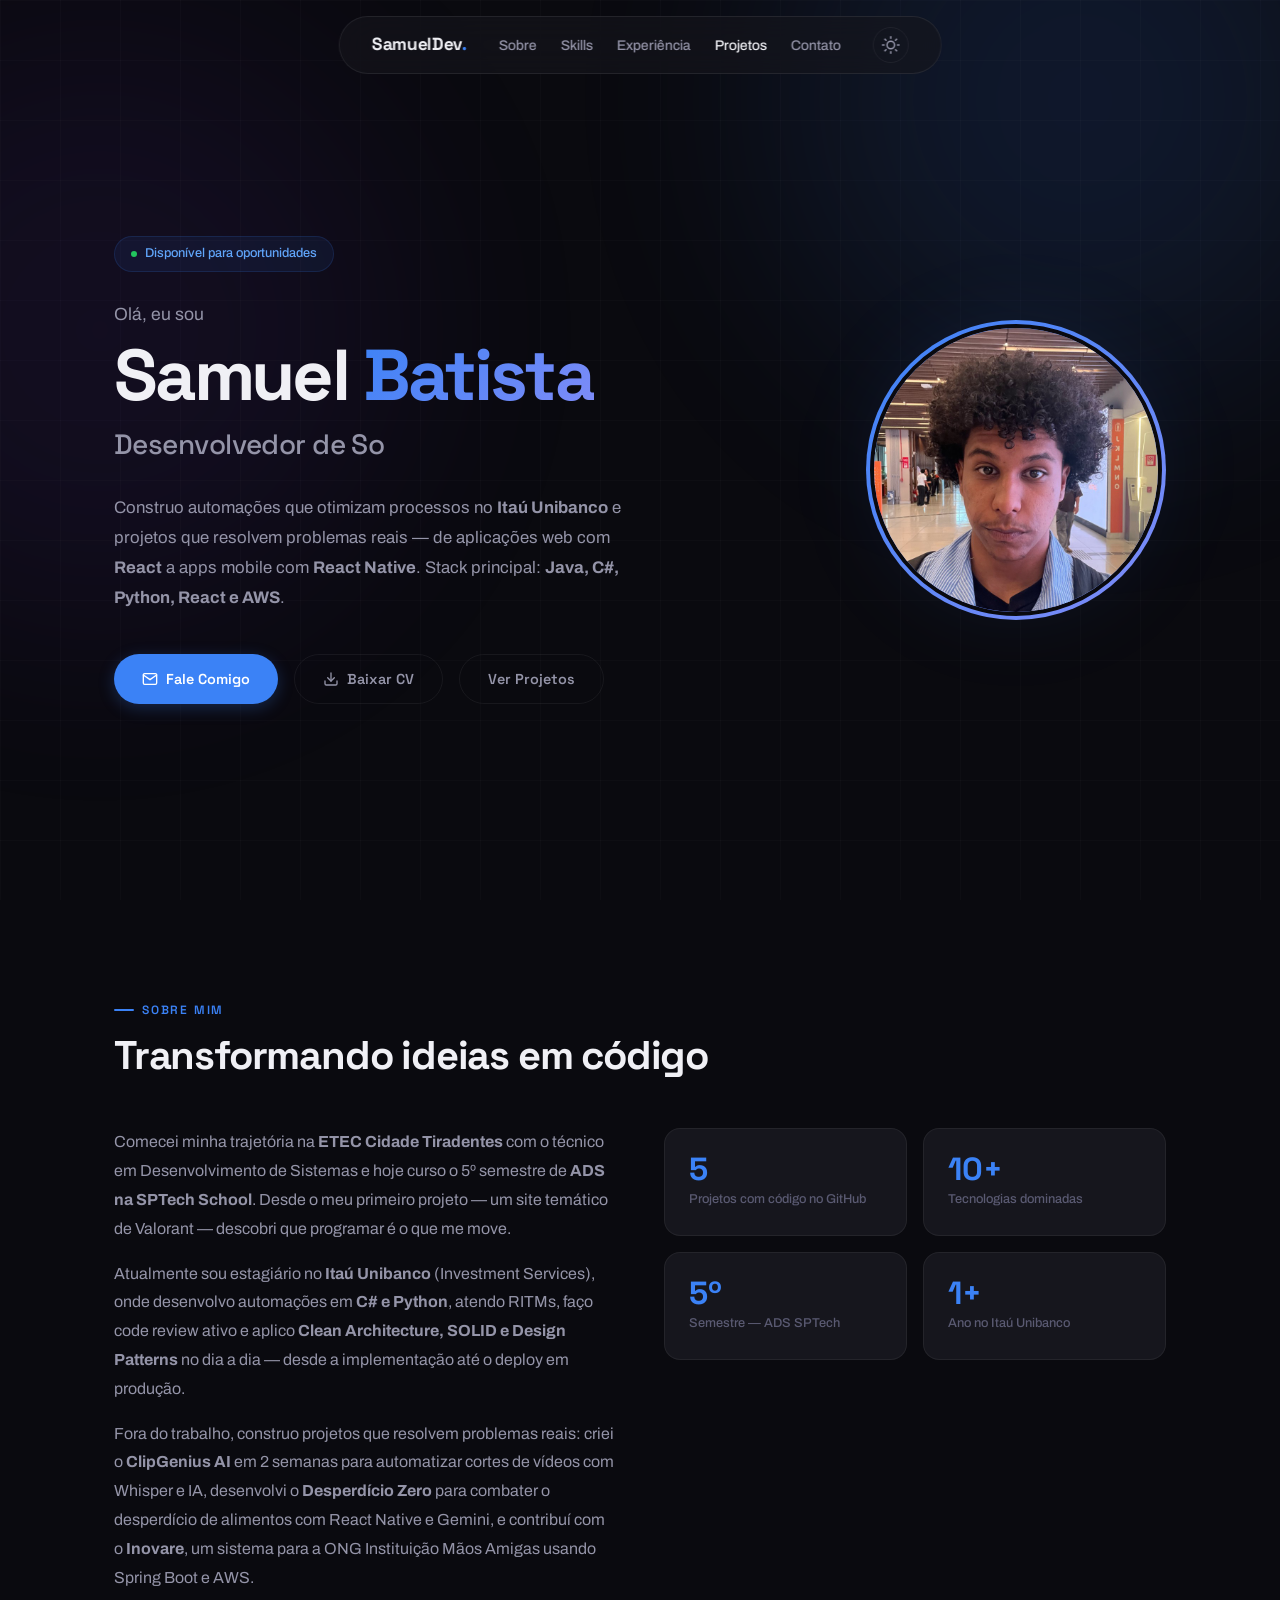
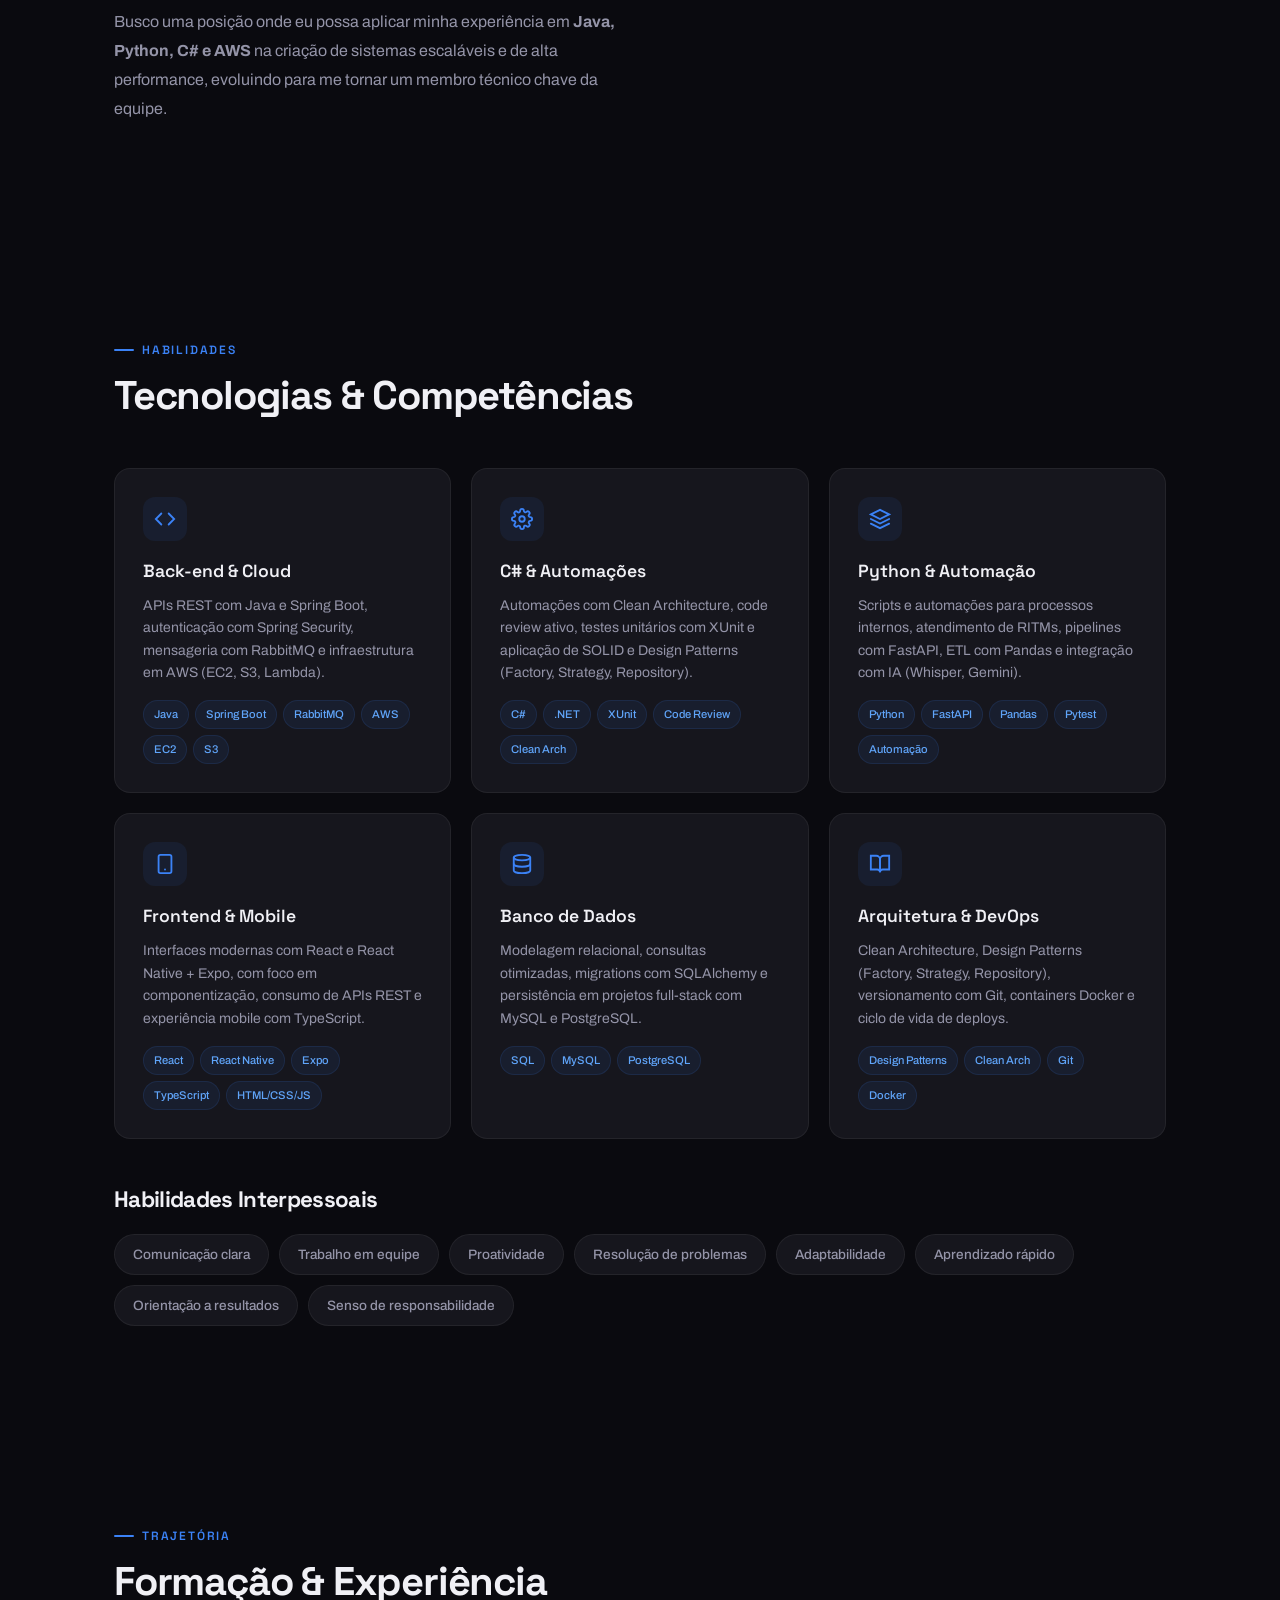
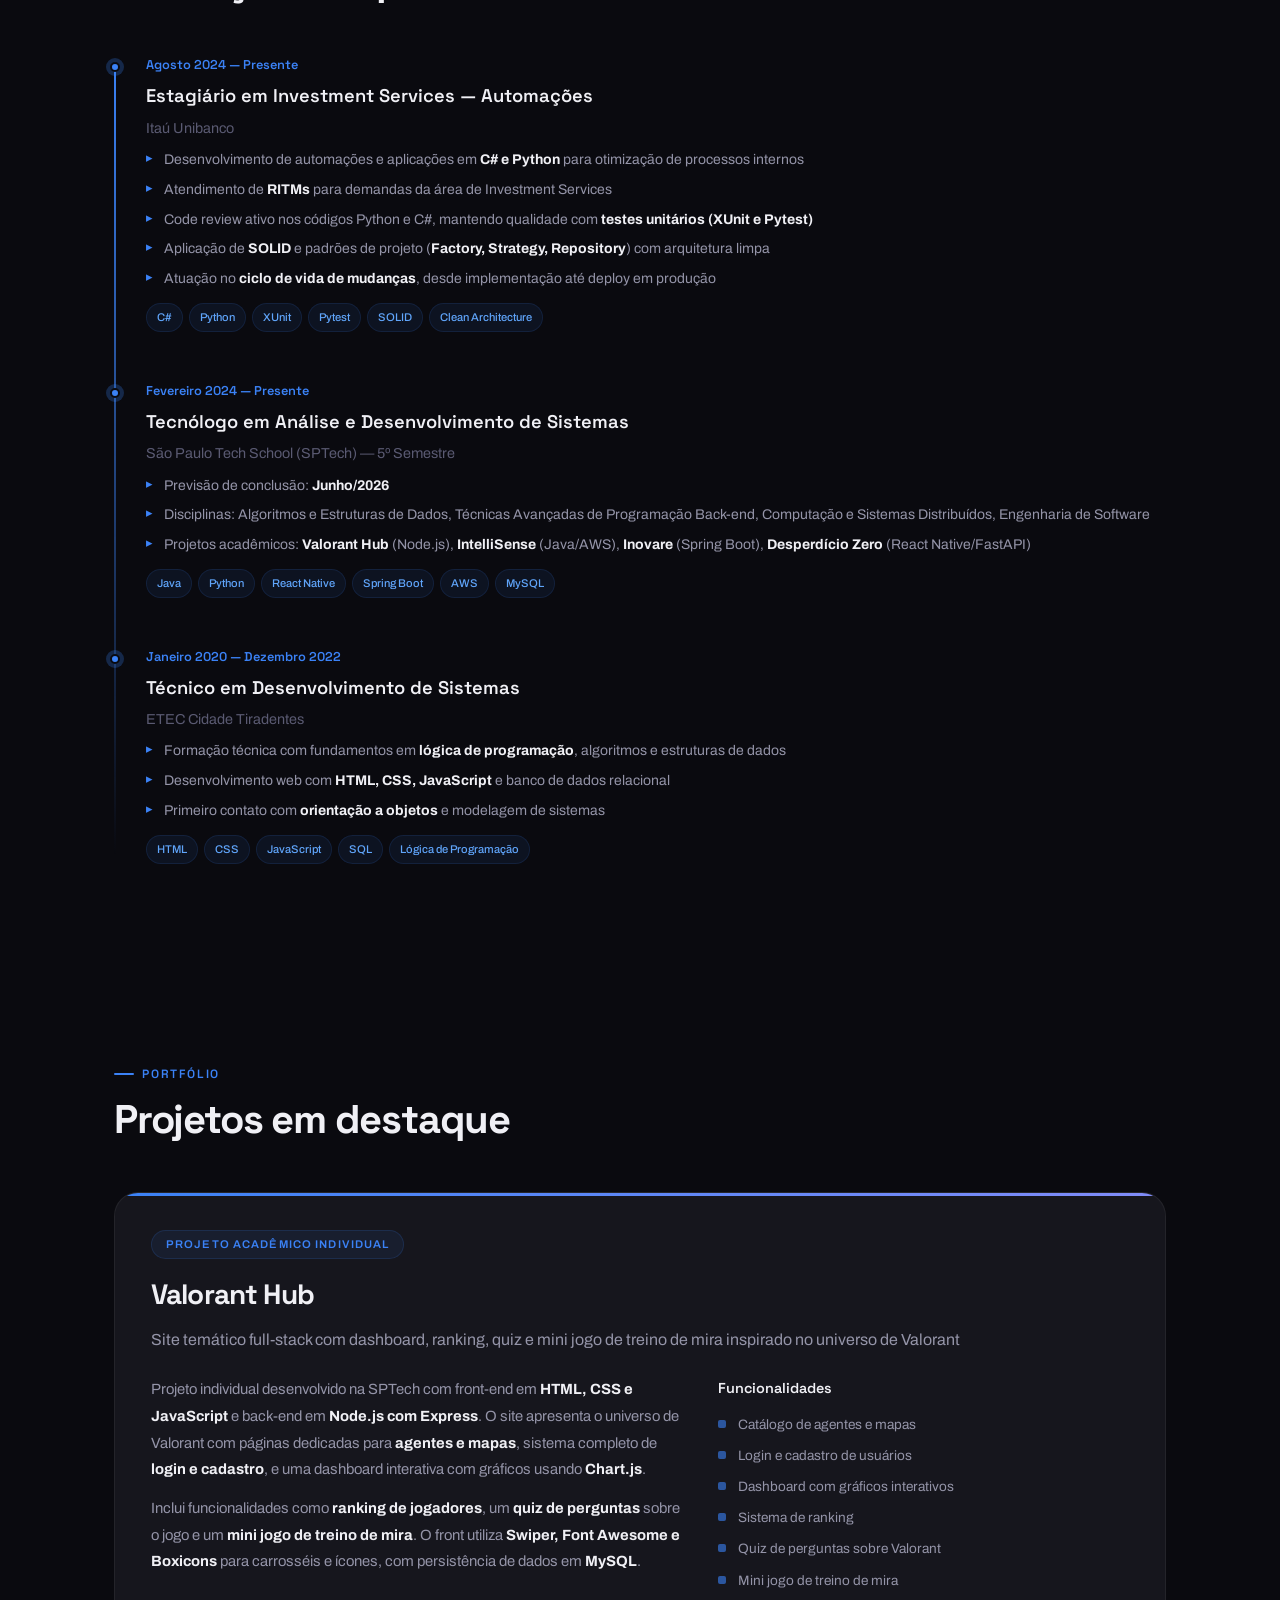
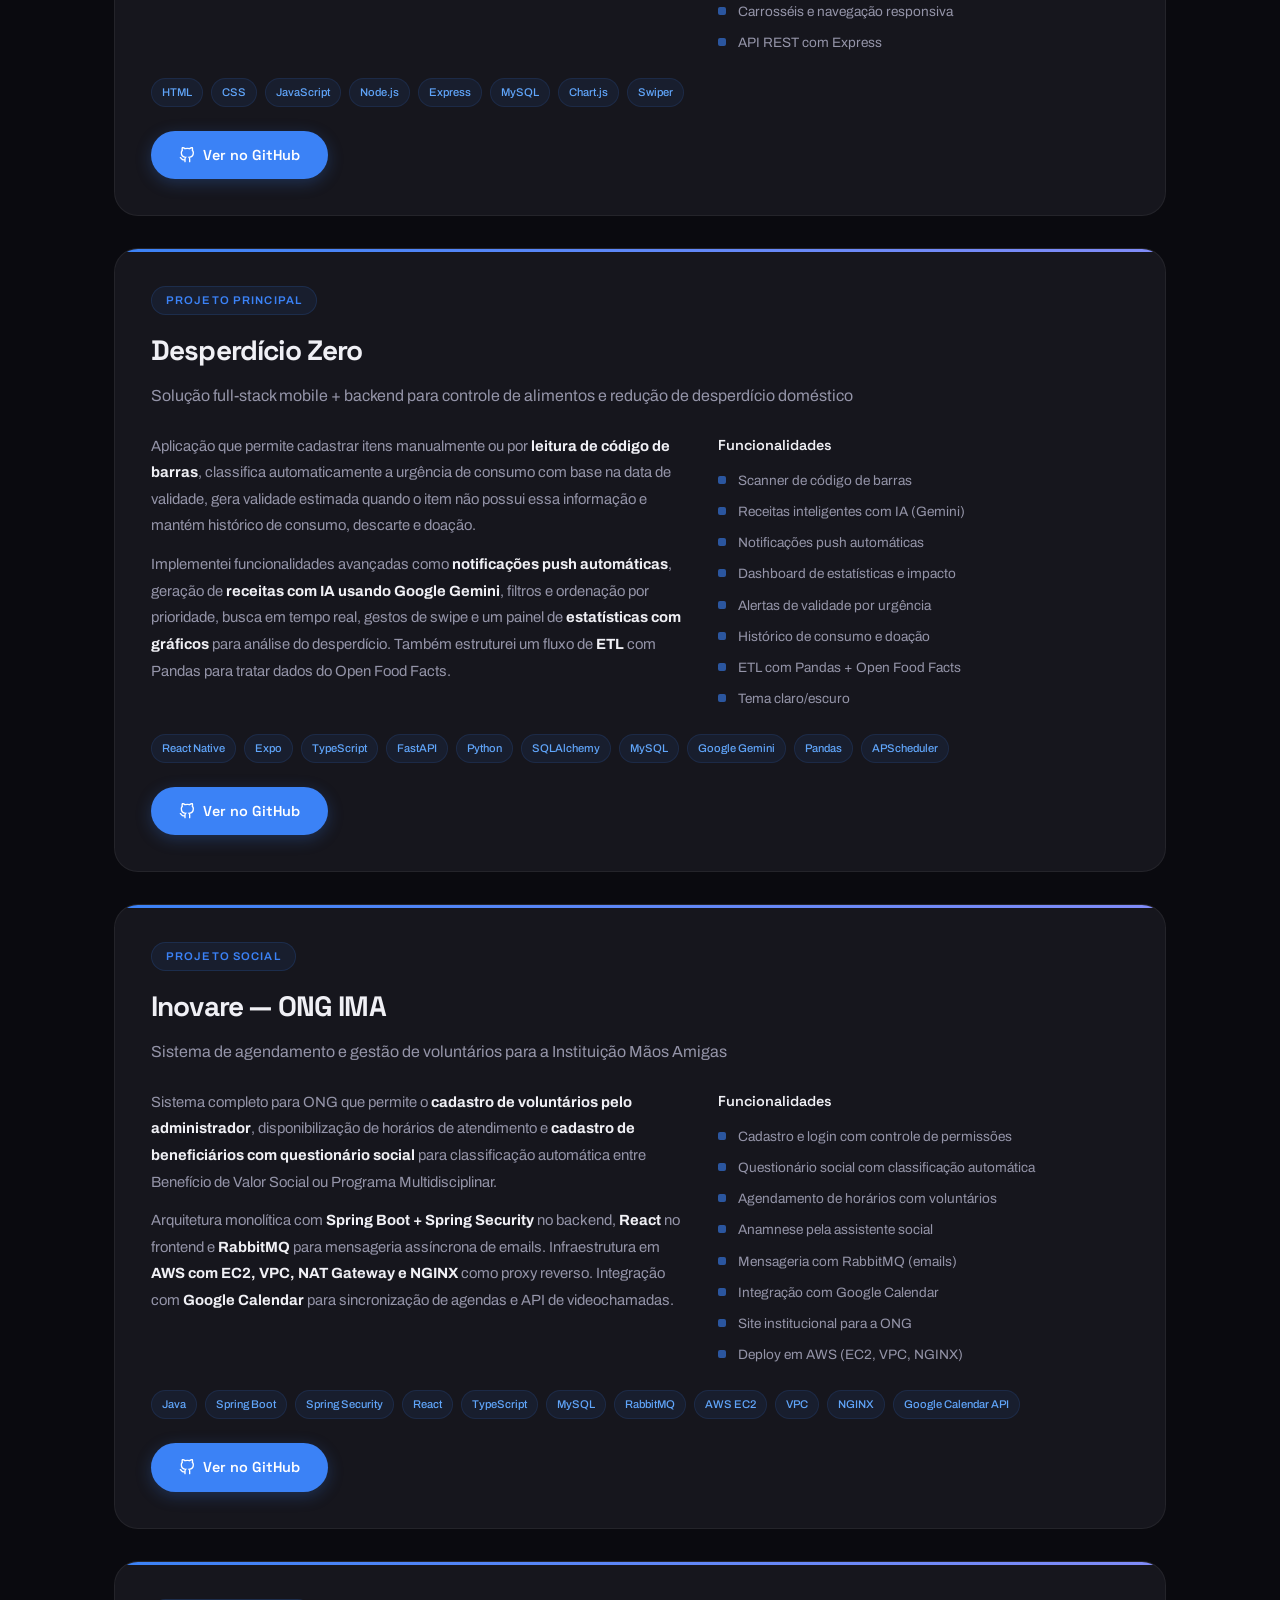
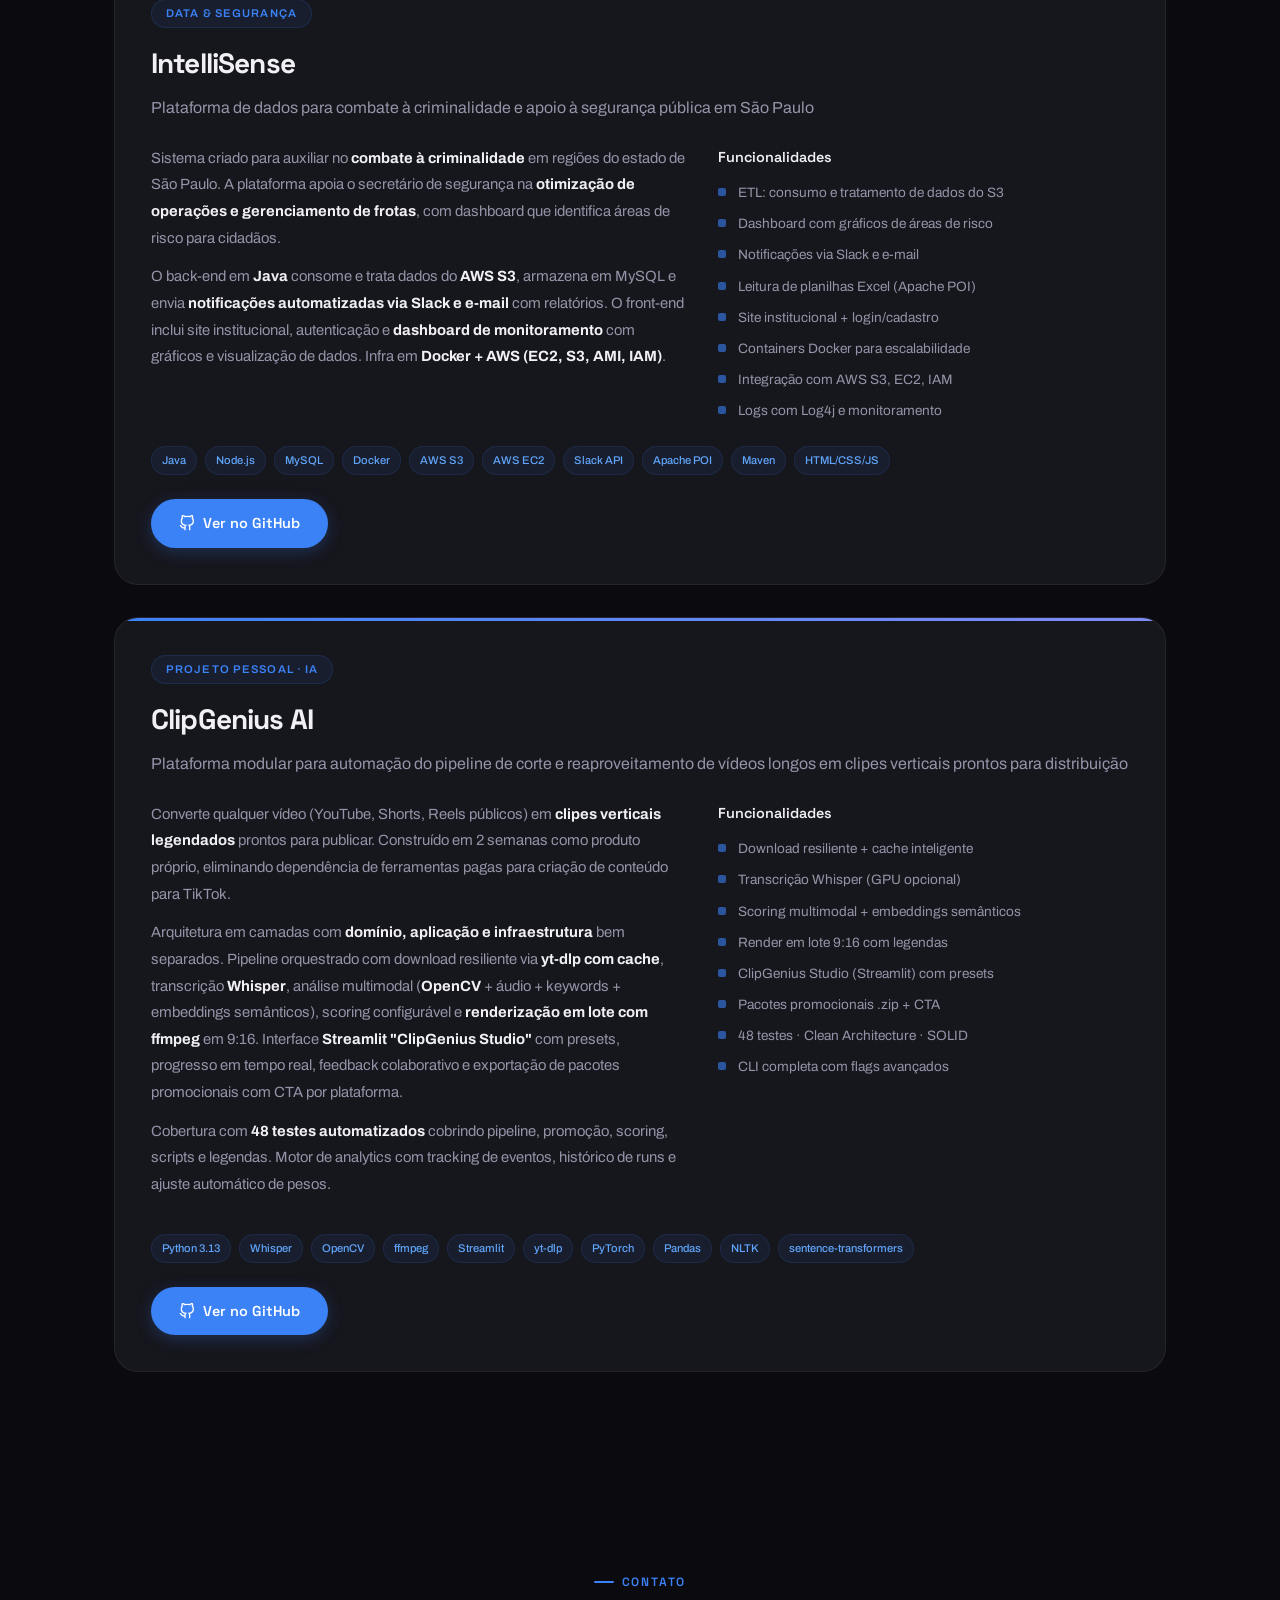
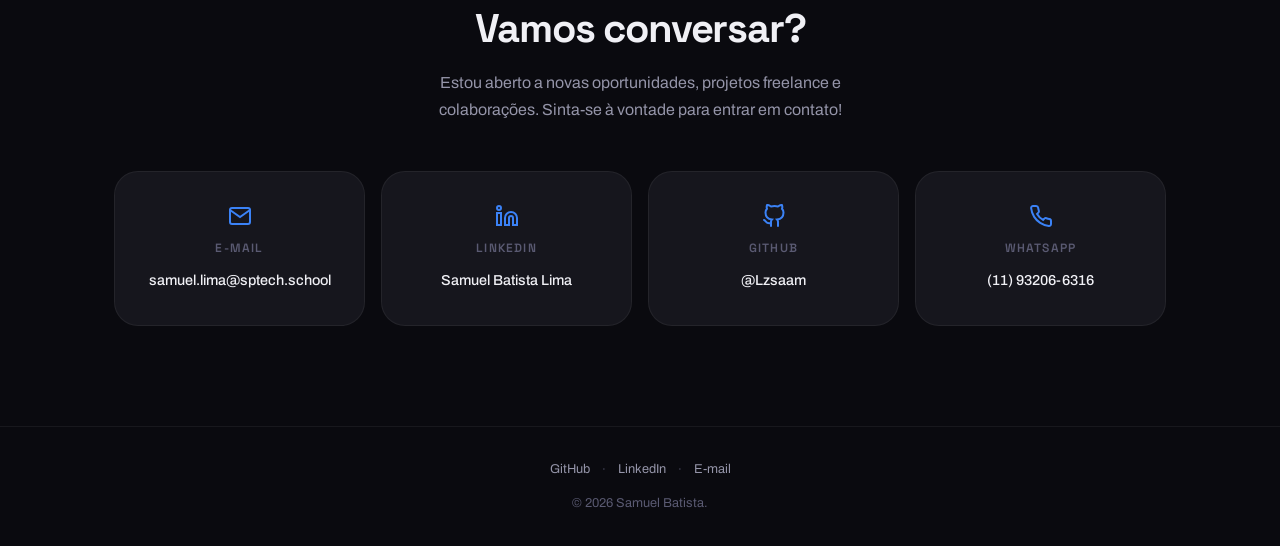
==== index.html @ 1a1e1f3d "feat: portfolio profissional SamuelDev" ====
<!DOCTYPE html>
<html lang="pt-BR">
<head>
  <meta charset="UTF-8">
  <meta name="viewport" content="width=device-width, initial-scale=1.0">
  <meta name="description" content="Portfólio de Samuel Batista — Desenvolvedor de Software, estagiário no Itaú Unibanco e estudante de ADS na SPTech.">
  <title>Samuel Batista — Desenvolvedor de Software</title>
  <!-- Favicon -->
  <link rel="icon" type="image/svg+xml" href="data:image/svg+xml,%3Csvg xmlns='http://www.w3.org/2000/svg' viewBox='0 0 100 100'%3E%3Ctext y='.9em' font-size='90'%3E💻%3C/text%3E%3C/svg%3E">
  <!-- Open Graph -->
  <meta property="og:title" content="Samuel Batista — Desenvolvedor de Software">
  <meta property="og:description" content="Estagiário no Itaú Unibanco | Java, C#, Python, AWS | Estudante de ADS na SPTech School">
  <meta property="og:type" content="website">
  <meta property="og:locale" content="pt_BR">
  <meta name="twitter:card" content="summary">
  <meta name="twitter:title" content="Samuel Batista — Desenvolvedor de Software">
  <link rel="stylesheet" href="style.css">
</head>
<body>

  <!-- Preloader -->
  <div class="preloader" id="preloader">
    <div class="preloader__spinner"></div>
  </div>

  <!-- Background Effects -->
  <div class="bg-grid"></div>
  <div class="bg-glow bg-glow--blue"></div>
  <div class="bg-glow bg-glow--purple"></div>
  <div class="cursor-glow" id="cursor-glow"></div>

  <!-- Mobile Nav Overlay -->
  <div class="mobile-nav" id="mobile-nav">
    <button class="mobile-nav__close" aria-label="Fechar menu">&times;</button>
    <a href="#sobre">Sobre</a>
    <a href="#skills">Skills</a>
    <a href="#experiencia">Experiência</a>
    <a href="#projetos">Projetos</a>
    <a href="#contato">Contato</a>
  </div>

  <!-- Navigation -->
  <nav class="navbar" id="navbar">
    <div class="navbar__logo">SamuelDev<span>.</span></div>
    <ul class="navbar__links">
      <li><a href="#sobre">Sobre</a></li>
      <li><a href="#skills">Skills</a></li>
      <li><a href="#experiencia">Experiência</a></li>
      <li><a href="#projetos">Projetos</a></li>
      <li><a href="#contato">Contato</a></li>
    </ul>
    <button class="theme-toggle" id="theme-toggle" aria-label="Alternar tema">
      <svg class="theme-toggle__icon theme-toggle__icon--sun" width="18" height="18" viewBox="0 0 24 24" fill="none" stroke="currentColor" stroke-width="2" stroke-linecap="round"><circle cx="12" cy="12" r="5"/><line x1="12" y1="1" x2="12" y2="3"/><line x1="12" y1="21" x2="12" y2="23"/><line x1="4.22" y1="4.22" x2="5.64" y2="5.64"/><line x1="18.36" y1="18.36" x2="19.78" y2="19.78"/><line x1="1" y1="12" x2="3" y2="12"/><line x1="21" y1="12" x2="23" y2="12"/><line x1="4.22" y1="19.78" x2="5.64" y2="18.36"/><line x1="18.36" y1="5.64" x2="19.78" y2="4.22"/></svg>
      <svg class="theme-toggle__icon theme-toggle__icon--moon" width="18" height="18" viewBox="0 0 24 24" fill="none" stroke="currentColor" stroke-width="2" stroke-linecap="round"><path d="M21 12.79A9 9 0 1 1 11.21 3 7 7 0 0 0 21 12.79z"/></svg>
    </button>
    <button class="navbar__menu-btn" aria-label="Abrir menu">
      <svg width="24" height="24" viewBox="0 0 24 24" fill="none" stroke="currentColor" stroke-width="2" stroke-linecap="round"><line x1="3" y1="6" x2="21" y2="6"/><line x1="3" y1="12" x2="21" y2="12"/><line x1="3" y1="18" x2="21" y2="18"/></svg>
    </button>
  </nav>

  <!-- Hero -->
  <header class="hero">
    <div class="hero__content hero-animate">
      <div class="hero__badge hero-animate__item"><span class="dot"></span> Disponível para oportunidades</div>
      <p class="hero__greeting hero-animate__item">Olá, eu sou</p>
      <h1 class="hero__name hero-animate__item">Samuel <span class="accent">Batista</span></h1>
      <p class="hero__role hero-animate__item">Desenvolvedor de Software</p>
      <p class="hero__description">
        Construo automações que otimizam processos no <strong>Itaú Unibanco</strong> e projetos que resolvem problemas reais — de aplicações web com <strong>React</strong> a apps mobile com <strong>React Native</strong>. Stack principal: <strong>Java, C#, Python, React e AWS</strong>.
      </p>
      <div class="hero__actions hero-animate__item">
        <a href="#contato" class="btn btn--primary">
          <svg width="16" height="16" viewBox="0 0 24 24" fill="none" stroke="currentColor" stroke-width="2" stroke-linecap="round"><path d="M4 4h16c1.1 0 2 .9 2 2v12c0 1.1-.9 2-2 2H4c-1.1 0-2-.9-2-2V6c0-1.1.9-2 2-2z"/><polyline points="22,6 12,13 2,6"/></svg>
          Fale Comigo
        </a>
        <a href="Samuel Batista CV (1).docx" download class="btn btn--ghost">
          <svg width="16" height="16" viewBox="0 0 24 24" fill="none" stroke="currentColor" stroke-width="2" stroke-linecap="round"><path d="M21 15v4a2 2 0 0 1-2 2H5a2 2 0 0 1-2-2v-4"/><polyline points="7 10 12 15 17 10"/><line x1="12" y1="15" x2="12" y2="3"/></svg>
          Baixar CV
        </a>
        <a href="#projetos" class="btn btn--ghost">Ver Projetos</a>
      </div>
    </div>
    <div class="hero__photo hero-animate__item">
      <div class="hero__photo-glow"></div>
      <div class="hero__photo-frame">
        <img src="1773773077274.jpeg" alt="Samuel Batista — Desenvolvedor de Software">
      </div>
    </div>
  </header>

  <!-- Sobre -->
  <section class="section" id="sobre">
    <div class="reveal">
      <span class="section__label">Sobre Mim</span>
      <h2 class="section__title">Transformando ideias em código</h2>
    </div>
    <div class="about__grid">
      <div class="about__text reveal">
        <p>Comecei minha trajetória na <strong>ETEC Cidade Tiradentes</strong> com o técnico em Desenvolvimento de Sistemas e hoje curso o 5º semestre de <strong>ADS na SPTech School</strong>. Desde o meu primeiro projeto — um site temático de Valorant — descobri que programar é o que me move.</p>
        <p>Atualmente sou estagiário no <strong>Itaú Unibanco</strong> (Investment Services), onde desenvolvo automações em <strong>C# e Python</strong>, atendo RITMs, faço code review ativo e aplico <strong>Clean Architecture, SOLID e Design Patterns</strong> no dia a dia — desde a implementação até o deploy em produção.</p>
        <p>Fora do trabalho, construo projetos que resolvem problemas reais: criei o <strong>ClipGenius AI</strong> em 2 semanas para automatizar cortes de vídeos com Whisper e IA, desenvolvi o <strong>Desperdício Zero</strong> para combater o desperdício de alimentos com React Native e Gemini, e contribuí com o <strong>Inovare</strong>, um sistema para a ONG Instituição Mãos Amigas usando Spring Boot e AWS.</p>
        <p>Busco uma posição onde eu possa aplicar minha experiência em <strong>Java, Python, C# e AWS</strong> na criação de sistemas escaláveis e de alta performance, evoluindo para me tornar um membro técnico chave da equipe.</p>
      </div>
      <div class="about__stats reveal">
        <div class="stat-card">
          <div class="stat-card__number" data-count="5" data-suffix="">0</div>
          <div class="stat-card__label">Projetos com código no GitHub</div>
        </div>
        <div class="stat-card">
          <div class="stat-card__number" data-count="10" data-suffix="+">0</div>
          <div class="stat-card__label">Tecnologias dominadas</div>
        </div>
        <div class="stat-card">
          <div class="stat-card__number" data-count="5" data-suffix="º">0</div>
          <div class="stat-card__label">Semestre — ADS SPTech</div>
        </div>
        <div class="stat-card">
          <div class="stat-card__number" data-count="1" data-suffix="+">0</div>
          <div class="stat-card__label">Ano no Itaú Unibanco</div>
        </div>
      </div>
    </div>
  </section>

  <!-- Skills -->
  <section class="section" id="skills">
    <div class="reveal">
      <span class="section__label">Habilidades</span>
      <h2 class="section__title">Tecnologias & Competências</h2>
    </div>
    <div class="skills__grid">
      <!-- Back-end & Cloud -->
      <div class="skill-card reveal">
        <div class="skill-card__icon">
          <svg width="22" height="22" viewBox="0 0 24 24" fill="none" stroke="currentColor" stroke-width="2" stroke-linecap="round"><polyline points="16 18 22 12 16 6"/><polyline points="8 6 2 12 8 18"/></svg>
        </div>
        <h3 class="skill-card__title">Back-end & Cloud</h3>
        <p class="skill-card__desc">APIs REST com Java e Spring Boot, autenticação com Spring Security, mensageria com RabbitMQ e infraestrutura em AWS (EC2, S3, Lambda).</p>
        <div class="skill-card__tags">
          <span class="tag">Java</span><span class="tag">Spring Boot</span><span class="tag">RabbitMQ</span><span class="tag">AWS</span><span class="tag">EC2</span><span class="tag">S3</span>
        </div>
      </div>
      <!-- C# -->
      <div class="skill-card reveal">
        <div class="skill-card__icon">
          <svg width="22" height="22" viewBox="0 0 24 24" fill="none" stroke="currentColor" stroke-width="2" stroke-linecap="round"><circle cx="12" cy="12" r="3"/><path d="M19.4 15a1.65 1.65 0 0 0 .33 1.82l.06.06a2 2 0 0 1-2.83 2.83l-.06-.06a1.65 1.65 0 0 0-1.82-.33 1.65 1.65 0 0 0-1 1.51V21a2 2 0 0 1-4 0v-.09A1.65 1.65 0 0 0 9 19.4a1.65 1.65 0 0 0-1.82.33l-.06.06a2 2 0 0 1-2.83-2.83l.06-.06A1.65 1.65 0 0 0 4.68 15a1.65 1.65 0 0 0-1.51-1H3a2 2 0 0 1 0-4h.09A1.65 1.65 0 0 0 4.6 9a1.65 1.65 0 0 0-.33-1.82l-.06-.06a2 2 0 0 1 2.83-2.83l.06.06A1.65 1.65 0 0 0 9 4.68a1.65 1.65 0 0 0 1-1.51V3a2 2 0 0 1 4 0v.09a1.65 1.65 0 0 0 1 1.51 1.65 1.65 0 0 0 1.82-.33l.06-.06a2 2 0 0 1 2.83 2.83l-.06.06A1.65 1.65 0 0 0 19.4 9a1.65 1.65 0 0 0 1.51 1H21a2 2 0 0 1 0 4h-.09a1.65 1.65 0 0 0-1.51 1z"/></svg>
        </div>
        <h3 class="skill-card__title">C# & Automações</h3>
        <p class="skill-card__desc">Automações com Clean Architecture, code review ativo, testes unitários com XUnit e aplicação de SOLID e Design Patterns (Factory, Strategy, Repository).</p>
        <div class="skill-card__tags">
          <span class="tag">C#</span><span class="tag">.NET</span><span class="tag">XUnit</span><span class="tag">Code Review</span><span class="tag">Clean Arch</span>
        </div>
      </div>
      <!-- Python -->
      <div class="skill-card reveal">
        <div class="skill-card__icon">
          <svg width="22" height="22" viewBox="0 0 24 24" fill="none" stroke="currentColor" stroke-width="2" stroke-linecap="round"><path d="M12 2L2 7l10 5 10-5-10-5z"/><path d="M2 17l10 5 10-5"/><path d="M2 12l10 5 10-5"/></svg>
        </div>
        <h3 class="skill-card__title">Python & Automação</h3>
        <p class="skill-card__desc">Scripts e automações para processos internos, atendimento de RITMs, pipelines com FastAPI, ETL com Pandas e integração com IA (Whisper, Gemini).</p>
        <div class="skill-card__tags">
          <span class="tag">Python</span><span class="tag">FastAPI</span><span class="tag">Pandas</span><span class="tag">Pytest</span><span class="tag">Automação</span>
        </div>
      </div>
      <!-- Frontend & Mobile -->
      <div class="skill-card reveal">
        <div class="skill-card__icon">
          <svg width="22" height="22" viewBox="0 0 24 24" fill="none" stroke="currentColor" stroke-width="2" stroke-linecap="round"><rect x="5" y="2" width="14" height="20" rx="2" ry="2"/><line x1="12" y1="18" x2="12.01" y2="18"/></svg>
        </div>
        <h3 class="skill-card__title">Frontend & Mobile</h3>
        <p class="skill-card__desc">Interfaces modernas com React e React Native + Expo, com foco em componentização, consumo de APIs REST e experiência mobile com TypeScript.</p>
        <div class="skill-card__tags">
          <span class="tag">React</span><span class="tag">React Native</span><span class="tag">Expo</span><span class="tag">TypeScript</span><span class="tag">HTML/CSS/JS</span>
        </div>
      </div>
      <!-- Banco de Dados -->
      <div class="skill-card reveal">
        <div class="skill-card__icon">
          <svg width="22" height="22" viewBox="0 0 24 24" fill="none" stroke="currentColor" stroke-width="2" stroke-linecap="round"><ellipse cx="12" cy="5" rx="9" ry="3"/><path d="M21 12c0 1.66-4 3-9 3s-9-1.34-9-3"/><path d="M3 5v14c0 1.66 4 3 9 3s9-1.34 9-3V5"/></svg>
        </div>
        <h3 class="skill-card__title">Banco de Dados</h3>
        <p class="skill-card__desc">Modelagem relacional, consultas otimizadas, migrations com SQLAlchemy e persistência em projetos full-stack com MySQL e PostgreSQL.</p>
        <div class="skill-card__tags">
          <span class="tag">SQL</span><span class="tag">MySQL</span><span class="tag">PostgreSQL</span>
        </div>
      </div>
      <!-- DevOps & Padrões -->
      <div class="skill-card reveal">
        <div class="skill-card__icon">
          <svg width="22" height="22" viewBox="0 0 24 24" fill="none" stroke="currentColor" stroke-width="2" stroke-linecap="round"><path d="M2 3h6a4 4 0 0 1 4 4v14a3 3 0 0 0-3-3H2z"/><path d="M22 3h-6a4 4 0 0 0-4 4v14a3 3 0 0 1 3-3h7z"/></svg>
        </div>
        <h3 class="skill-card__title">Arquitetura & DevOps</h3>
        <p class="skill-card__desc">Clean Architecture, Design Patterns (Factory, Strategy, Repository), versionamento com Git, containers Docker e ciclo de vida de deploys.</p>
        <div class="skill-card__tags">
          <span class="tag">Design Patterns</span><span class="tag">Clean Arch</span><span class="tag">Git</span><span class="tag">Docker</span>
        </div>
      </div>
    </div>

    <!-- Soft Skills -->
    <div class="reveal" style="margin-top: 48px;">
      <h3 class="section__title" style="font-size: 1.4rem; margin-bottom: 20px;">Habilidades Interpessoais</h3>
    </div>
    <div class="soft-skills reveal">
      <span class="soft-skill-tag">Comunicação clara</span>
      <span class="soft-skill-tag">Trabalho em equipe</span>
      <span class="soft-skill-tag">Proatividade</span>
      <span class="soft-skill-tag">Resolução de problemas</span>
      <span class="soft-skill-tag">Adaptabilidade</span>
      <span class="soft-skill-tag">Aprendizado rápido</span>
      <span class="soft-skill-tag">Orientação a resultados</span>
      <span class="soft-skill-tag">Senso de responsabilidade</span>
    </div>
  </section>

  <!-- Experiência -->
  <section class="section" id="experiencia">
    <div class="reveal">
      <span class="section__label">Trajetória</span>
      <h2 class="section__title">Formação & Experiência</h2>
    </div>
    <div class="timeline">
      <div class="timeline__item reveal">
        <div class="timeline__date">Agosto 2024 — Presente</div>
        <h3 class="timeline__title">Estagiário em Investment Services — Automações</h3>
        <div class="timeline__company">Itaú Unibanco</div>
        <ul class="timeline__bullets">
          <li>Desenvolvimento de automações e aplicações em <strong>C# e Python</strong> para otimização de processos internos</li>
          <li>Atendimento de <strong>RITMs</strong> para demandas da área de Investment Services</li>
          <li>Code review ativo nos códigos Python e C#, mantendo qualidade com <strong>testes unitários (XUnit e Pytest)</strong></li>
          <li>Aplicação de <strong>SOLID</strong> e padrões de projeto (<strong>Factory, Strategy, Repository</strong>) com arquitetura limpa</li>
          <li>Atuação no <strong>ciclo de vida de mudanças</strong>, desde implementação até deploy em produção</li>
        </ul>
        <div class="timeline__tags">
          <span class="tag">C#</span>
          <span class="tag">Python</span>
          <span class="tag">XUnit</span>
          <span class="tag">Pytest</span>
          <span class="tag">SOLID</span>
          <span class="tag">Clean Architecture</span>

        </div>
      </div>
      <div class="timeline__item reveal">
        <div class="timeline__date">Fevereiro 2024 — Presente</div>
        <h3 class="timeline__title">Tecnólogo em Análise e Desenvolvimento de Sistemas</h3>
        <div class="timeline__company">São Paulo Tech School (SPTech) — 5º Semestre</div>
        <ul class="timeline__bullets">
          <li>Previsão de conclusão: <strong>Junho/2026</strong></li>
          <li>Disciplinas: Algoritmos e Estruturas de Dados, Técnicas Avançadas de Programação Back-end, Computação e Sistemas Distribuídos, Engenharia de Software</li>
          <li>Projetos acadêmicos: <strong>Valorant Hub</strong> (Node.js), <strong>IntelliSense</strong> (Java/AWS), <strong>Inovare</strong> (Spring Boot), <strong>Desperdício Zero</strong> (React Native/FastAPI)</li>
        </ul>
        <div class="timeline__tags">
          <span class="tag">Java</span>
          <span class="tag">Python</span>
          <span class="tag">React Native</span>
          <span class="tag">Spring Boot</span>
          <span class="tag">AWS</span>
          <span class="tag">MySQL</span>
        </div>
      </div>
      <div class="timeline__item reveal">
        <div class="timeline__date">Janeiro 2020 — Dezembro 2022</div>
        <h3 class="timeline__title">Técnico em Desenvolvimento de Sistemas</h3>
        <div class="timeline__company">ETEC Cidade Tiradentes</div>
        <ul class="timeline__bullets">
          <li>Formação técnica com fundamentos em <strong>lógica de programação</strong>, algoritmos e estruturas de dados</li>
          <li>Desenvolvimento web com <strong>HTML, CSS, JavaScript</strong> e banco de dados relacional</li>
          <li>Primeiro contato com <strong>orientação a objetos</strong> e modelagem de sistemas</li>
        </ul>
        <div class="timeline__tags">
          <span class="tag">HTML</span>
          <span class="tag">CSS</span>
          <span class="tag">JavaScript</span>
          <span class="tag">SQL</span>
          <span class="tag">Lógica de Programação</span>
        </div>
      </div>
    </div>
  </section>

  <!-- Projetos -->
  <section class="section" id="projetos">
    <div class="reveal">
      <span class="section__label">Portfólio</span>
      <h2 class="section__title">Projetos em destaque</h2>
    </div>

    <!-- Featured Project: Valorant -->
    <div class="featured-project reveal">
      <div class="featured-project__header">
        <div class="featured-project__badge">Projeto Acadêmico Individual</div>
        <h3 class="featured-project__title">Valorant Hub</h3>
        <p class="featured-project__subtitle">Site temático full-stack com dashboard, ranking, quiz e mini jogo de treino de mira inspirado no universo de Valorant</p>
      </div>
      <div class="featured-project__content">
        <div class="featured-project__desc">
          <p>Projeto individual desenvolvido na SPTech com front-end em <strong>HTML, CSS e JavaScript</strong> e back-end em <strong>Node.js com Express</strong>. O site apresenta o universo de Valorant com páginas dedicadas para <strong>agentes e mapas</strong>, sistema completo de <strong>login e cadastro</strong>, e uma dashboard interativa com gráficos usando <strong>Chart.js</strong>.</p>
          <p>Inclui funcionalidades como <strong>ranking de jogadores</strong>, um <strong>quiz de perguntas</strong> sobre o jogo e um <strong>mini jogo de treino de mira</strong>. O front utiliza <strong>Swiper, Font Awesome e Boxicons</strong> para carrosséis e ícones, com persistência de dados em <strong>MySQL</strong>.</p>
        </div>
        <div class="featured-project__features">
          <h4 class="featured-project__features-title">Funcionalidades</h4>
          <ul class="featured-project__list">
            <li>Catálogo de agentes e mapas</li>
            <li>Login e cadastro de usuários</li>
            <li>Dashboard com gráficos interativos</li>
            <li>Sistema de ranking</li>
            <li>Quiz de perguntas sobre Valorant</li>
            <li>Mini jogo de treino de mira</li>
            <li>Carrosséis e navegação responsiva</li>
            <li>API REST com Express</li>
          </ul>
        </div>
      </div>
      <div class="featured-project__tech-stack">
        <span class="tag">HTML</span>
        <span class="tag">CSS</span>
        <span class="tag">JavaScript</span>
        <span class="tag">Node.js</span>
        <span class="tag">Express</span>
        <span class="tag">MySQL</span>
        <span class="tag">Chart.js</span>
        <span class="tag">Swiper</span>
      </div>
      <div class="featured-project__actions">
        <a href="https://github.com/Lzsaam/ProjetoIndividual" target="_blank" rel="noopener" class="btn btn--primary">
          <svg width="16" height="16" viewBox="0 0 24 24" fill="none" stroke="currentColor" stroke-width="2" stroke-linecap="round"><path d="M9 19c-5 1.5-5-2.5-7-3m14 6v-3.87a3.37 3.37 0 0 0-.94-2.61c3.14-.35 6.44-1.54 6.44-7A5.44 5.44 0 0 0 20 4.77 5.07 5.07 0 0 0 19.91 1S18.73.65 16 2.48a13.38 13.38 0 0 0-7 0C6.27.65 5.09 1 5.09 1A5.07 5.07 0 0 0 5 4.77a5.44 5.44 0 0 0-1.5 3.78c0 5.42 3.3 6.61 6.44 7A3.37 3.37 0 0 0 9 18.13V22"/></svg>
          Ver no GitHub
        </a>
      </div>
    </div>

    <!-- Featured Project: Desperdício Zero -->
    <div class="featured-project reveal">
      <div class="featured-project__header">
        <div class="featured-project__badge">Projeto Principal</div>
        <h3 class="featured-project__title">Desperdício Zero</h3>
        <p class="featured-project__subtitle">Solução full-stack mobile + backend para controle de alimentos e redução de desperdício doméstico</p>
      </div>
      <div class="featured-project__content">
        <div class="featured-project__desc">
          <p>Aplicação que permite cadastrar itens manualmente ou por <strong>leitura de código de barras</strong>, classifica automaticamente a urgência de consumo com base na data de validade, gera validade estimada quando o item não possui essa informação e mantém histórico de consumo, descarte e doação.</p>
          <p>Implementei funcionalidades avançadas como <strong>notificações push automáticas</strong>, geração de <strong>receitas com IA usando Google Gemini</strong>, filtros e ordenação por prioridade, busca em tempo real, gestos de swipe e um painel de <strong>estatísticas com gráficos</strong> para análise do desperdício. Também estruturei um fluxo de <strong>ETL</strong> com Pandas para tratar dados do Open Food Facts.</p>
        </div>
        <div class="featured-project__features">
          <h4 class="featured-project__features-title">Funcionalidades</h4>
          <ul class="featured-project__list">
            <li>Scanner de código de barras</li>
            <li>Receitas inteligentes com IA (Gemini)</li>
            <li>Notificações push automáticas</li>
            <li>Dashboard de estatísticas e impacto</li>
            <li>Alertas de validade por urgência</li>
            <li>Histórico de consumo e doação</li>
            <li>ETL com Pandas + Open Food Facts</li>
            <li>Tema claro/escuro</li>
          </ul>
        </div>
      </div>
      <div class="featured-project__tech-stack">
        <span class="tag">React Native</span>
        <span class="tag">Expo</span>
        <span class="tag">TypeScript</span>
        <span class="tag">FastAPI</span>
        <span class="tag">Python</span>
        <span class="tag">SQLAlchemy</span>
        <span class="tag">MySQL</span>
        <span class="tag">Google Gemini</span>
        <span class="tag">Pandas</span>
        <span class="tag">APScheduler</span>
      </div>
      <div class="featured-project__actions">
        <a href="https://github.com/Desperdicio-Zero" target="_blank" rel="noopener" class="btn btn--primary">
          <svg width="16" height="16" viewBox="0 0 24 24" fill="none" stroke="currentColor" stroke-width="2" stroke-linecap="round"><path d="M9 19c-5 1.5-5-2.5-7-3m14 6v-3.87a3.37 3.37 0 0 0-.94-2.61c3.14-.35 6.44-1.54 6.44-7A5.44 5.44 0 0 0 20 4.77 5.07 5.07 0 0 0 19.91 1S18.73.65 16 2.48a13.38 13.38 0 0 0-7 0C6.27.65 5.09 1 5.09 1A5.07 5.07 0 0 0 5 4.77a5.44 5.44 0 0 0-1.5 3.78c0 5.42 3.3 6.61 6.44 7A3.37 3.37 0 0 0 9 18.13V22"/></svg>
          Ver no GitHub
        </a>
      </div>
    </div>

    <!-- Featured Project: Inovare (ONG IMA) -->
    <div class="featured-project reveal">
      <div class="featured-project__header">
        <div class="featured-project__badge">Projeto Social</div>
        <h3 class="featured-project__title">Inovare — ONG IMA</h3>
        <p class="featured-project__subtitle">Sistema de agendamento e gestão de voluntários para a Instituição Mãos Amigas</p>
      </div>
      <div class="featured-project__content">
        <div class="featured-project__desc">
          <p>Sistema completo para ONG que permite o <strong>cadastro de voluntários pelo administrador</strong>, disponibilização de horários de atendimento e <strong>cadastro de beneficiários com questionário social</strong> para classificação automática entre Benefício de Valor Social ou Programa Multidisciplinar.</p>
          <p>Arquitetura monolítica com <strong>Spring Boot + Spring Security</strong> no backend, <strong>React</strong> no frontend e <strong>RabbitMQ</strong> para mensageria assíncrona de emails. Infraestrutura em <strong>AWS com EC2, VPC, NAT Gateway e NGINX</strong> como proxy reverso. Integração com <strong>Google Calendar</strong> para sincronização de agendas e API de videochamadas.</p>
        </div>
        <div class="featured-project__features">
          <h4 class="featured-project__features-title">Funcionalidades</h4>
          <ul class="featured-project__list">
            <li>Cadastro e login com controle de permissões</li>
            <li>Questionário social com classificação automática</li>
            <li>Agendamento de horários com voluntários</li>
            <li>Anamnese pela assistente social</li>
            <li>Mensageria com RabbitMQ (emails)</li>
            <li>Integração com Google Calendar</li>
            <li>Site institucional para a ONG</li>
            <li>Deploy em AWS (EC2, VPC, NGINX)</li>
          </ul>
        </div>
      </div>
      <div class="featured-project__tech-stack">
        <span class="tag">Java</span>
        <span class="tag">Spring Boot</span>
        <span class="tag">Spring Security</span>
        <span class="tag">React</span>
        <span class="tag">TypeScript</span>
        <span class="tag">MySQL</span>
        <span class="tag">RabbitMQ</span>
        <span class="tag">AWS EC2</span>
        <span class="tag">VPC</span>
        <span class="tag">NGINX</span>
        <span class="tag">Google Calendar API</span>
      </div>
      <div class="featured-project__actions">
        <a href="https://github.com/Inovare-Grupo-8" target="_blank" rel="noopener" class="btn btn--primary">
          <svg width="16" height="16" viewBox="0 0 24 24" fill="none" stroke="currentColor" stroke-width="2" stroke-linecap="round"><path d="M9 19c-5 1.5-5-2.5-7-3m14 6v-3.87a3.37 3.37 0 0 0-.94-2.61c3.14-.35 6.44-1.54 6.44-7A5.44 5.44 0 0 0 20 4.77 5.07 5.07 0 0 0 19.91 1S18.73.65 16 2.48a13.38 13.38 0 0 0-7 0C6.27.65 5.09 1 5.09 1A5.07 5.07 0 0 0 5 4.77a5.44 5.44 0 0 0-1.5 3.78c0 5.42 3.3 6.61 6.44 7A3.37 3.37 0 0 0 9 18.13V22"/></svg>
          Ver no GitHub
        </a>
      </div>
    </div>

    <!-- Featured Project: IntelliSense -->
    <div class="featured-project reveal">
      <div class="featured-project__header">
        <div class="featured-project__badge">Data & Segurança</div>
        <h3 class="featured-project__title">IntelliSense</h3>
        <p class="featured-project__subtitle">Plataforma de dados para combate à criminalidade e apoio à segurança pública em São Paulo</p>
      </div>
      <div class="featured-project__content">
        <div class="featured-project__desc">
          <p>Sistema criado para auxiliar no <strong>combate à criminalidade</strong> em regiões do estado de São Paulo. A plataforma apoia o secretário de segurança na <strong>otimização de operações e gerenciamento de frotas</strong>, com dashboard que identifica áreas de risco para cidadãos.</p>
          <p>O back-end em <strong>Java</strong> consome e trata dados do <strong>AWS S3</strong>, armazena em MySQL e envia <strong>notificações automatizadas via Slack e e-mail</strong> com relatórios. O front-end inclui site institucional, autenticação e <strong>dashboard de monitoramento</strong> com gráficos e visualização de dados. Infra em <strong>Docker + AWS (EC2, S3, AMI, IAM)</strong>.</p>
        </div>
        <div class="featured-project__features">
          <h4 class="featured-project__features-title">Funcionalidades</h4>
          <ul class="featured-project__list">
            <li>ETL: consumo e tratamento de dados do S3</li>
            <li>Dashboard com gráficos de áreas de risco</li>
            <li>Notificações via Slack e e-mail</li>
            <li>Leitura de planilhas Excel (Apache POI)</li>
            <li>Site institucional + login/cadastro</li>
            <li>Containers Docker para escalabilidade</li>
            <li>Integração com AWS S3, EC2, IAM</li>
            <li>Logs com Log4j e monitoramento</li>
          </ul>
        </div>
      </div>
      <div class="featured-project__tech-stack">
        <span class="tag">Java</span>
        <span class="tag">Node.js</span>
        <span class="tag">MySQL</span>
        <span class="tag">Docker</span>
        <span class="tag">AWS S3</span>
        <span class="tag">AWS EC2</span>
        <span class="tag">Slack API</span>
        <span class="tag">Apache POI</span>
        <span class="tag">Maven</span>
        <span class="tag">HTML/CSS/JS</span>
      </div>
      <div class="featured-project__actions">
        <a href="https://github.com/IntelliSense-SPTech" target="_blank" rel="noopener" class="btn btn--primary">
          <svg width="16" height="16" viewBox="0 0 24 24" fill="none" stroke="currentColor" stroke-width="2" stroke-linecap="round"><path d="M9 19c-5 1.5-5-2.5-7-3m14 6v-3.87a3.37 3.37 0 0 0-.94-2.61c3.14-.35 6.44-1.54 6.44-7A5.44 5.44 0 0 0 20 4.77 5.07 5.07 0 0 0 19.91 1S18.73.65 16 2.48a13.38 13.38 0 0 0-7 0C6.27.65 5.09 1 5.09 1A5.07 5.07 0 0 0 5 4.77a5.44 5.44 0 0 0-1.5 3.78c0 5.42 3.3 6.61 6.44 7A3.37 3.37 0 0 0 9 18.13V22"/></svg>
          Ver no GitHub
        </a>
      </div>
    </div>

    <!-- Featured Project: ClipGenius AI -->
    <div class="featured-project reveal">
      <div class="featured-project__header">
        <div class="featured-project__badge">Projeto Pessoal · IA</div>
        <h3 class="featured-project__title">ClipGenius AI</h3>
        <p class="featured-project__subtitle">Plataforma modular para automação do pipeline de corte e reaproveitamento de vídeos longos em clipes verticais prontos para distribuição</p>
      </div>
      <div class="featured-project__content">
        <div class="featured-project__desc">
          <p>Converte qualquer vídeo (YouTube, Shorts, Reels públicos) em <strong>clipes verticais legendados</strong> prontos para publicar. Construído em 2 semanas como produto próprio, eliminando dependência de ferramentas pagas para criação de conteúdo para TikTok.</p>
          <p>Arquitetura em camadas com <strong>domínio, aplicação e infraestrutura</strong> bem separados. Pipeline orquestrado com download resiliente via <strong>yt-dlp com cache</strong>, transcrição <strong>Whisper</strong>, análise multimodal (<strong>OpenCV</strong> + áudio + keywords + embeddings semânticos), scoring configurável e <strong>renderização em lote com ffmpeg</strong> em 9:16. Interface <strong>Streamlit "ClipGenius Studio"</strong> com presets, progresso em tempo real, feedback colaborativo e exportação de pacotes promocionais com CTA por plataforma.</p>
          <p>Cobertura com <strong>48 testes automatizados</strong> cobrindo pipeline, promoção, scoring, scripts e legendas. Motor de analytics com tracking de eventos, histórico de runs e ajuste automático de pesos.</p>
        </div>
        <div class="featured-project__features">
          <h4 class="featured-project__features-title">Funcionalidades</h4>
          <ul class="featured-project__list">
            <li>Download resiliente + cache inteligente</li>
            <li>Transcrição Whisper (GPU opcional)</li>
            <li>Scoring multimodal + embeddings semânticos</li>
            <li>Render em lote 9:16 com legendas</li>
            <li>ClipGenius Studio (Streamlit) com presets</li>
            <li>Pacotes promocionais .zip + CTA</li>
            <li>48 testes · Clean Architecture · SOLID</li>
            <li>CLI completa com flags avançados</li>
          </ul>
        </div>
      </div>
      <div class="featured-project__tech-stack">
        <span class="tag">Python 3.13</span>
        <span class="tag">Whisper</span>
        <span class="tag">OpenCV</span>
        <span class="tag">ffmpeg</span>
        <span class="tag">Streamlit</span>
        <span class="tag">yt-dlp</span>
        <span class="tag">PyTorch</span>
        <span class="tag">Pandas</span>
        <span class="tag">NLTK</span>
        <span class="tag">sentence-transformers</span>
      </div>
      <div class="featured-project__actions">
        <a href="https://github.com/Lzsaam/ClipsGenius" target="_blank" rel="noopener" class="btn btn--primary">
          <svg width="16" height="16" viewBox="0 0 24 24" fill="none" stroke="currentColor" stroke-width="2" stroke-linecap="round"><path d="M9 19c-5 1.5-5-2.5-7-3m14 6v-3.87a3.37 3.37 0 0 0-.94-2.61c3.14-.35 6.44-1.54 6.44-7A5.44 5.44 0 0 0 20 4.77 5.07 5.07 0 0 0 19.91 1S18.73.65 16 2.48a13.38 13.38 0 0 0-7 0C6.27.65 5.09 1 5.09 1A5.07 5.07 0 0 0 5 4.77a5.44 5.44 0 0 0-1.5 3.78c0 5.42 3.3 6.61 6.44 7A3.37 3.37 0 0 0 9 18.13V22"/></svg>
          Ver no GitHub
        </a>
      </div>
    </div>

  </section>

  <!-- Contato -->
  <section class="section" id="contato">
    <div class="reveal" style="text-align: center;">
      <span class="section__label" style="justify-content: center;">Contato</span>
      <h2 class="section__title">Vamos conversar?</h2>
      <p style="color: var(--color-text-secondary); max-width: 500px; margin: -32px auto 48px; font-size: 1rem; line-height: 1.7;">Estou aberto a novas oportunidades, projetos freelance e colaborações. Sinta-se à vontade para entrar em contato!</p>
    </div>
    <div class="contact__cards reveal">
      <a class="contact-card" href="mailto:samuel.lima@sptech.school">
        <svg width="24" height="24" viewBox="0 0 24 24" fill="none" stroke="currentColor" stroke-width="2" stroke-linecap="round"><path d="M4 4h16c1.1 0 2 .9 2 2v12c0 1.1-.9 2-2 2H4c-1.1 0-2-.9-2-2V6c0-1.1.9-2 2-2z"/><polyline points="22,6 12,13 2,6"/></svg>
        <span class="contact-card__label">E-mail</span>
        <span class="contact-card__value">samuel.lima@sptech.school</span>
      </a>
      <a class="contact-card" href="https://www.linkedin.com/in/samuel-batista-lima-73294a320/" target="_blank" rel="noopener">
        <svg width="24" height="24" viewBox="0 0 24 24" fill="none" stroke="currentColor" stroke-width="2" stroke-linecap="round"><path d="M16 8a6 6 0 0 1 6 6v7h-4v-7a2 2 0 0 0-2-2 2 2 0 0 0-2 2v7h-4v-7a6 6 0 0 1 6-6z"/><rect x="2" y="9" width="4" height="12"/><circle cx="4" cy="4" r="2"/></svg>
        <span class="contact-card__label">LinkedIn</span>
        <span class="contact-card__value">Samuel Batista Lima</span>
      </a>
      <a class="contact-card" href="https://github.com/Lzsaam" target="_blank" rel="noopener">
        <svg width="24" height="24" viewBox="0 0 24 24" fill="none" stroke="currentColor" stroke-width="2" stroke-linecap="round"><path d="M9 19c-5 1.5-5-2.5-7-3m14 6v-3.87a3.37 3.37 0 0 0-.94-2.61c3.14-.35 6.44-1.54 6.44-7A5.44 5.44 0 0 0 20 4.77 5.07 5.07 0 0 0 19.91 1S18.73.65 16 2.48a13.38 13.38 0 0 0-7 0C6.27.65 5.09 1 5.09 1A5.07 5.07 0 0 0 5 4.77a5.44 5.44 0 0 0-1.5 3.78c0 5.42 3.3 6.61 6.44 7A3.37 3.37 0 0 0 9 18.13V22"/></svg>
        <span class="contact-card__label">GitHub</span>
        <span class="contact-card__value">@Lzsaam</span>
      </a>
      <a class="contact-card" href="https://wa.me/5511932066316" target="_blank" rel="noopener">
        <svg width="24" height="24" viewBox="0 0 24 24" fill="none" stroke="currentColor" stroke-width="2" stroke-linecap="round"><path d="M22 16.92v3a2 2 0 0 1-2.18 2 19.79 19.79 0 0 1-8.63-3.07 19.5 19.5 0 0 1-6-6 19.79 19.79 0 0 1-3.07-8.67A2 2 0 0 1 4.11 2h3a2 2 0 0 1 2 1.72 12.84 12.84 0 0 0 .7 2.81 2 2 0 0 1-.45 2.11L8.09 9.91a16 16 0 0 0 6 6l1.27-1.27a2 2 0 0 1 2.11-.45 12.84 12.84 0 0 0 2.81.7A2 2 0 0 1 22 16.92z"/></svg>
        <span class="contact-card__label">WhatsApp</span>
        <span class="contact-card__value">(11) 93206-6316</span>
      </a>
    </div>
  </section>

  <!-- Footer -->
  <footer class="footer">
    <div class="footer__links">
      <a href="https://github.com/Lzsaam" target="_blank" rel="noopener">GitHub</a>
      <span class="footer__dot">·</span>
      <a href="https://www.linkedin.com/in/samuel-batista-lima-73294a320/" target="_blank" rel="noopener">LinkedIn</a>
      <span class="footer__dot">·</span>
      <a href="mailto:samuel.lima@sptech.school">E-mail</a>
    </div>
    <p>&copy; 2026 Samuel Batista.</p>
  </footer>

  <!-- Back to Top -->
  <button class="back-to-top" id="back-to-top" aria-label="Voltar ao topo">
    <svg width="20" height="20" viewBox="0 0 24 24" fill="none" stroke="currentColor" stroke-width="2" stroke-linecap="round"><polyline points="18 15 12 9 6 15"/></svg>
  </button>

  <script src="script.js"></script>
</body>
</html>
---- style.css ----
/* ========================================
   DESIGN SYSTEM — Samuel Batista Portfolio
   Palette: Monochrome + Blue Accent
   Typography: Space Grotesk + Archivo
   Style: Dark Glassmorphism + Motion
   ======================================== */

@import url('https://fonts.googleapis.com/css2?family=Space+Grotesk:wght@400;500;600;700&family=Archivo:wght@300;400;500;600&display=swap');

/* --- Design Tokens --- */
:root {
  --color-bg: #0a0a0f;
  --color-bg-secondary: #111118;
  --color-surface: #16161d;
  --color-surface-hover: #1e1e28;
  --color-border: rgba(255, 255, 255, 0.06);
  --color-border-hover: rgba(255, 255, 255, 0.12);
  --color-text: #f0f0f5;
  --color-text-secondary: #9494a8;
  --color-text-muted: #5a5a72;
  --color-accent: #3b82f6;
  --color-accent-hover: #60a5fa;
  --color-accent-glow: rgba(59, 130, 246, 0.25);
  --color-accent-subtle: rgba(59, 130, 246, 0.08);
  --color-success: #22c55e;
  --color-glass: rgba(22, 22, 29, 0.6);
  --color-glass-border: rgba(255, 255, 255, 0.08);

  --font-heading: 'Space Grotesk', sans-serif;
  --font-body: 'Archivo', sans-serif;

  --radius-sm: 8px;
  --radius-md: 12px;
  --radius-lg: 16px;
  --radius-xl: 24px;

  --shadow-sm: 0 2px 8px rgba(0, 0, 0, 0.3);
  --shadow-md: 0 8px 24px rgba(0, 0, 0, 0.4);
  --shadow-lg: 0 16px 48px rgba(0, 0, 0, 0.5);
  --shadow-glow: 0 0 30px var(--color-accent-glow);

  --transition-fast: 150ms ease;
  --transition-base: 250ms ease;
  --transition-smooth: 400ms cubic-bezier(0.25, 0.46, 0.45, 0.94);
}

/* --- Preloader --- */
.preloader {
  position: fixed;
  top: 0;
  left: 0;
  width: 100%;
  height: 100%;
  background: var(--color-bg);
  z-index: 9999;
  display: flex;
  align-items: center;
  justify-content: center;
  transition: opacity 0.4s ease, visibility 0.4s ease;
}

.preloader.hidden {
  opacity: 0;
  visibility: hidden;
}

.preloader__spinner {
  width: 32px;
  height: 32px;
  border: 3px solid var(--color-border);
  border-top-color: var(--color-accent);
  border-radius: 50%;
  animation: spin 0.7s linear infinite;
}

@keyframes spin {
  to { transform: rotate(360deg); }
}

/* --- Reset & Base --- */
*,
*::before,
*::after {
  margin: 0;
  padding: 0;
  box-sizing: border-box;
}

html {
  scroll-behavior: smooth;
  font-size: 16px;
}

body {
  font-family: var(--font-body);
  background-color: var(--color-bg);
  color: var(--color-text);
  line-height: 1.7;
  overflow-x: hidden;
  -webkit-font-smoothing: antialiased;
  -moz-osx-font-smoothing: grayscale;
}

a {
  color: var(--color-accent);
  text-decoration: none;
  transition: color var(--transition-fast);
}

a:hover {
  color: var(--color-accent-hover);
}

img {
  max-width: 100%;
  display: block;
}

/* --- Scrollbar --- */
::-webkit-scrollbar {
  width: 6px;
}

::-webkit-scrollbar-track {
  background: var(--color-bg);
}

::-webkit-scrollbar-thumb {
  background: var(--color-text-muted);
  border-radius: 3px;
}

/* --- Background Effects --- */
.bg-grid {
  position: fixed;
  top: 0;
  left: 0;
  width: 100%;
  height: 100%;
  background-image:
    linear-gradient(rgba(255, 255, 255, 0.02) 1px, transparent 1px),
    linear-gradient(90deg, rgba(255, 255, 255, 0.02) 1px, transparent 1px);
  background-size: 60px 60px;
  z-index: 0;
  pointer-events: none;
}

.bg-glow {
  position: fixed;
  width: 600px;
  height: 600px;
  border-radius: 50%;
  filter: blur(120px);
  opacity: 0.12;
  pointer-events: none;
  z-index: 0;
}

.bg-glow--blue {
  background: var(--color-accent);
  top: -200px;
  right: -100px;
}

.bg-glow--purple {
  background: #7c3aed;
  bottom: 30%;
  left: -200px;
  opacity: 0.08;
}

/* --- Navigation --- */
.navbar {
  position: fixed;
  top: 16px;
  left: 50%;
  transform: translateX(-50%);
  z-index: 1000;
  background: var(--color-glass);
  backdrop-filter: blur(20px);
  -webkit-backdrop-filter: blur(20px);
  border: 1px solid var(--color-glass-border);
  border-radius: 100px;
  padding: 10px 32px;
  display: flex;
  align-items: center;
  gap: 32px;
  transition: box-shadow var(--transition-base);
}

.navbar:hover {
  box-shadow: var(--shadow-sm);
}

.navbar__logo {
  font-family: var(--font-heading);
  font-weight: 700;
  font-size: 1.1rem;
  color: var(--color-text);
  letter-spacing: -0.02em;
}

.navbar__logo span {
  color: var(--color-accent);
}

.navbar__links {
  display: flex;
  list-style: none;
  gap: 24px;
}

.navbar__links a {
  color: var(--color-text-secondary);
  font-size: 0.875rem;
  font-weight: 500;
  transition: color var(--transition-fast);
  cursor: pointer;
}

.navbar__links a:hover,
.navbar__links a.active {
  color: var(--color-text);
}

.navbar__menu-btn {
  display: none;
  background: none;
  border: none;
  color: var(--color-text);
  cursor: pointer;
  padding: 4px;
}

/* --- Section Base --- */
.section {
  position: relative;
  z-index: 1;
  max-width: 1100px;
  margin: 0 auto;
  padding: 100px 24px;
}

.section__label {
  font-family: var(--font-heading);
  font-size: 0.75rem;
  font-weight: 600;
  letter-spacing: 0.15em;
  text-transform: uppercase;
  color: var(--color-accent);
  margin-bottom: 12px;
  display: flex;
  align-items: center;
  gap: 8px;
}

.section__label::before {
  content: '';
  display: inline-block;
  width: 20px;
  height: 2px;
  background: var(--color-accent);
  border-radius: 1px;
}

.section__title {
  font-family: var(--font-heading);
  font-size: clamp(1.75rem, 4vw, 2.5rem);
  font-weight: 700;
  letter-spacing: -0.03em;
  line-height: 1.2;
  margin-bottom: 48px;
  color: var(--color-text);
}

/* --- Hero Section --- */
.hero {
  min-height: 100vh;
  display: flex;
  align-items: center;
  justify-content: space-between;
  gap: 48px;
  position: relative;
  z-index: 1;
  max-width: 1100px;
  margin: 0 auto;
  padding: 120px 24px 80px;
}

.hero__content {
  max-width: 560px;
  flex-shrink: 0;
}

/* --- Hero Photo --- */
.hero__photo {
  position: relative;
  flex-shrink: 0;
  animation: float 6s ease-in-out infinite;
}

.hero__photo-glow {
  position: absolute;
  top: 50%;
  left: 50%;
  transform: translate(-50%, -50%);
  width: 340px;
  height: 340px;
  border-radius: 50%;
  background: radial-gradient(circle, var(--color-accent-glow) 0%, transparent 70%);
  filter: blur(40px);
  z-index: 0;
}

.hero__photo-frame {
  position: relative;
  z-index: 1;
  width: 300px;
  height: 300px;
  border-radius: 50%;
  padding: 4px;
  background: linear-gradient(135deg, var(--color-accent), #818cf8, var(--color-accent));
  background-size: 200% 200%;
  animation: gradient-spin 4s ease infinite;
}

.hero__photo-frame img {
  width: 100%;
  height: 100%;
  border-radius: 50%;
  object-fit: cover;
  border: 4px solid var(--color-bg);
  display: block;
}

@keyframes gradient-spin {
  0% { background-position: 0% 50%; }
  50% { background-position: 100% 50%; }
  100% { background-position: 0% 50%; }
}

.hero__badge {
  display: inline-flex;
  align-items: center;
  gap: 8px;
  background: var(--color-accent-subtle);
  border: 1px solid rgba(59, 130, 246, 0.15);
  border-radius: 100px;
  padding: 6px 16px;
  font-size: 0.8rem;
  font-weight: 500;
  color: var(--color-accent-hover);
  margin-bottom: 28px;
}

.hero__badge .dot {
  width: 6px;
  height: 6px;
  border-radius: 50%;
  background: var(--color-success);
  animation: pulse-dot 2s ease-in-out infinite;
}

@keyframes pulse-dot {
  0%, 100% { opacity: 1; }
  50% { opacity: 0.3; }
}

.hero__greeting {
  font-family: var(--font-body);
  font-size: 1.1rem;
  color: var(--color-text-secondary);
  font-weight: 400;
  margin-bottom: 8px;
}

.hero__name {
  font-family: var(--font-heading);
  font-size: clamp(2.5rem, 7vw, 4.5rem);
  font-weight: 700;
  letter-spacing: -0.04em;
  line-height: 1.05;
  margin-bottom: 8px;
}

.hero__name .accent {
  background: linear-gradient(135deg, var(--color-accent), #818cf8);
  -webkit-background-clip: text;
  -webkit-text-fill-color: transparent;
  background-clip: text;
}

.hero__role {
  font-family: var(--font-heading);
  font-size: clamp(1.2rem, 3vw, 1.75rem);
  font-weight: 500;
  color: var(--color-text-secondary);
  margin-bottom: 24px;
  letter-spacing: -0.02em;
}

.hero__description {
  font-size: 1.05rem;
  color: var(--color-text-secondary);
  max-width: 540px;
  line-height: 1.8;
  margin-bottom: 40px;
}

.hero__actions {
  display: flex;
  gap: 16px;
  flex-wrap: wrap;
}

/* --- Buttons --- */
.btn {
  display: inline-flex;
  align-items: center;
  gap: 8px;
  font-family: var(--font-heading);
  font-weight: 600;
  font-size: 0.9rem;
  padding: 12px 28px;
  border-radius: 100px;
  border: none;
  cursor: pointer;
  transition: all var(--transition-base);
  text-decoration: none;
}

.btn--primary {
  background: var(--color-accent);
  color: #fff;
  box-shadow: 0 4px 16px var(--color-accent-glow);
}

.btn--primary:hover {
  background: var(--color-accent-hover);
  transform: translateY(-2px);
  box-shadow: 0 8px 24px var(--color-accent-glow);
  color: #fff;
}

.btn--ghost {
  background: transparent;
  color: var(--color-text-secondary);
  border: 1px solid var(--color-border);
}

.btn--ghost:hover {
  color: var(--color-text);
  border-color: var(--color-border-hover);
  background: var(--color-surface);
  transform: translateY(-2px);
}

/* --- About Section --- */
.about__grid {
  display: grid;
  grid-template-columns: 1fr 1fr;
  gap: 48px;
  align-items: start;
}

.about__text p {
  color: var(--color-text-secondary);
  margin-bottom: 16px;
  font-size: 1rem;
  line-height: 1.8;
}

.about__stats {
  display: grid;
  grid-template-columns: 1fr 1fr;
  gap: 16px;
}

.stat-card {
  background: var(--color-surface);
  border: 1px solid var(--color-border);
  border-radius: var(--radius-lg);
  padding: 24px;
  transition: all var(--transition-base);
}

.stat-card:hover {
  border-color: var(--color-border-hover);
  transform: translateY(-4px);
  box-shadow: var(--shadow-md);
}

.stat-card__number {
  font-family: var(--font-heading);
  font-size: 2rem;
  font-weight: 700;
  color: var(--color-accent);
  line-height: 1;
  margin-bottom: 4px;
}

.stat-card__label {
  font-size: 0.8rem;
  color: var(--color-text-muted);
  font-weight: 500;
}

/* --- Skills Section --- */
.skills__grid {
  display: grid;
  grid-template-columns: repeat(auto-fill, minmax(300px, 1fr));
  gap: 20px;
}

.skill-card {
  background: var(--color-surface);
  border: 1px solid var(--color-border);
  border-radius: var(--radius-lg);
  padding: 28px;
  transition: all var(--transition-smooth);
  cursor: pointer;
}

.skill-card:hover {
  border-color: var(--color-accent);
  transform: translateY(-6px);
  box-shadow: var(--shadow-glow);
}

.skill-card__icon {
  width: 44px;
  height: 44px;
  border-radius: var(--radius-md);
  background: var(--color-accent-subtle);
  display: flex;
  align-items: center;
  justify-content: center;
  margin-bottom: 16px;
  color: var(--color-accent);
  font-size: 1.25rem;
}

.skill-card__title {
  font-family: var(--font-heading);
  font-size: 1.1rem;
  font-weight: 600;
  margin-bottom: 8px;
  color: var(--color-text);
}

.skill-card__desc {
  font-size: 0.875rem;
  color: var(--color-text-secondary);
  line-height: 1.6;
  margin-bottom: 16px;
}

.skill-card__tags {
  display: flex;
  flex-wrap: wrap;
  gap: 6px;
}

.tag {
  font-size: 0.7rem;
  font-weight: 500;
  padding: 4px 10px;
  border-radius: 100px;
  background: rgba(59, 130, 246, 0.08);
  color: var(--color-accent-hover);
  border: 1px solid rgba(59, 130, 246, 0.12);
}

/* --- Soft Skills --- */
.soft-skills {
  display: flex;
  flex-wrap: wrap;
  gap: 10px;
}

.soft-skill-tag {
  font-size: 0.85rem;
  font-weight: 500;
  padding: 8px 18px;
  border-radius: 100px;
  background: var(--color-surface);
  color: var(--color-text-secondary);
  border: 1px solid var(--color-border);
  transition: all var(--transition-base);
  cursor: default;
}

.soft-skill-tag:hover {
  border-color: var(--color-accent);
  color: var(--color-accent-hover);
  background: var(--color-accent-subtle);
  transform: translateY(-2px);
}

/* --- Featured Project --- */
.featured-project {
  background: var(--color-surface);
  border: 1px solid var(--color-border);
  border-radius: var(--radius-xl);
  padding: 36px;
  position: relative;
  overflow: hidden;
  transition: all var(--transition-smooth);
}

.featured-project + .featured-project {
  margin-top: 32px;
}

.featured-project::before {
  content: '';
  position: absolute;
  top: 0;
  left: 0;
  right: 0;
  height: 3px;
  background: linear-gradient(90deg, var(--color-accent), #818cf8, var(--color-accent));
  background-size: 200% 100%;
  animation: gradient-spin 4s ease infinite;
}

.featured-project:hover {
  border-color: var(--color-border-hover);
  box-shadow: var(--shadow-lg);
}

.featured-project__header {
  margin-bottom: 24px;
}

.featured-project__badge {
  display: inline-block;
  font-size: 0.7rem;
  font-weight: 600;
  text-transform: uppercase;
  letter-spacing: 0.1em;
  color: var(--color-accent);
  background: var(--color-accent-subtle);
  border: 1px solid rgba(59, 130, 246, 0.15);
  border-radius: 100px;
  padding: 4px 14px;
  margin-bottom: 12px;
}

.featured-project__title {
  font-family: var(--font-heading);
  font-size: 1.75rem;
  font-weight: 700;
  letter-spacing: -0.03em;
  margin-bottom: 8px;
}

.featured-project__subtitle {
  font-size: 1rem;
  color: var(--color-text-secondary);
  line-height: 1.6;
}

.featured-project__content {
  display: grid;
  grid-template-columns: 1.3fr 1fr;
  gap: 32px;
  margin-bottom: 24px;
}

.featured-project__desc p {
  color: var(--color-text-secondary);
  font-size: 0.925rem;
  line-height: 1.8;
  margin-bottom: 12px;
}

.featured-project__desc strong {
  color: var(--color-text);
}

.featured-project__features-title {
  font-family: var(--font-heading);
  font-size: 0.9rem;
  font-weight: 600;
  margin-bottom: 12px;
  color: var(--color-text);
}

.featured-project__list {
  list-style: none;
  display: flex;
  flex-direction: column;
  gap: 8px;
}

.featured-project__list li {
  font-size: 0.85rem;
  color: var(--color-text-secondary);
  padding-left: 20px;
  position: relative;
}

.featured-project__list li::before {
  content: '';
  position: absolute;
  left: 0;
  top: 7px;
  width: 8px;
  height: 8px;
  border-radius: 2px;
  background: var(--color-accent);
  opacity: 0.6;
}

.featured-project__tech-stack {
  display: flex;
  flex-wrap: wrap;
  gap: 8px;
  margin-bottom: 24px;
}

.featured-project__actions {
  display: flex;
  gap: 12px;
}

@media (max-width: 768px) {
  .featured-project__content {
    grid-template-columns: 1fr;
    gap: 24px;
  }

  .featured-project {
    padding: 24px;
  }
}

/* --- First Project (Origin Story) --- */
.first-project {
  background: var(--color-surface);
  border: 1px dashed var(--color-border-hover);
  border-radius: var(--radius-xl);
  padding: 28px 32px;
  transition: all var(--transition-smooth);
}

.first-project:hover {
  border-color: var(--color-accent);
  border-style: solid;
}

.first-project__badge {
  font-size: 0.75rem;
  font-weight: 500;
  color: var(--color-text-muted);
  margin-bottom: 8px;
}

.first-project__title {
  font-family: var(--font-heading);
  font-size: 1.15rem;
  font-weight: 600;
  margin-bottom: 8px;
}

.first-project__desc {
  font-size: 0.875rem;
  color: var(--color-text-secondary);
  line-height: 1.7;
  margin-bottom: 14px;
}

.first-project__tags {
  display: flex;
  flex-wrap: wrap;
  gap: 6px;
  margin-bottom: 14px;
}

.first-project__link {
  display: inline-flex;
  align-items: center;
  gap: 6px;
  font-size: 0.85rem;
  font-weight: 500;
  color: var(--color-text-muted);
  transition: color var(--transition-fast);
}

.first-project__link:hover {
  color: var(--color-accent);
}

/* --- Experience / Timeline --- */
.timeline {
  position: relative;
  padding-left: 32px;
}

.timeline::before {
  content: '';
  position: absolute;
  left: 0;
  top: 8px;
  bottom: 8px;
  width: 2px;
  background: linear-gradient(to bottom, var(--color-accent), transparent);
  border-radius: 1px;
}

.timeline__item {
  position: relative;
  padding-bottom: 48px;
}

.timeline__item:last-child {
  padding-bottom: 0;
}

.timeline__item::before {
  content: '';
  position: absolute;
  left: -36px;
  top: 8px;
  width: 10px;
  height: 10px;
  border-radius: 50%;
  background: var(--color-accent);
  border: 2px solid var(--color-bg);
  box-shadow: 0 0 0 4px var(--color-accent-glow);
}

.timeline__date {
  font-size: 0.8rem;
  font-weight: 600;
  color: var(--color-accent);
  margin-bottom: 4px;
  font-family: var(--font-heading);
}

.timeline__title {
  font-family: var(--font-heading);
  font-size: 1.15rem;
  font-weight: 600;
  margin-bottom: 4px;
}

.timeline__company {
  font-size: 0.9rem;
  color: var(--color-text-muted);
  margin-bottom: 8px;
}

.timeline__desc {
  font-size: 0.9rem;
  color: var(--color-text-secondary);
  line-height: 1.7;
}

.timeline__bullets {
  list-style: none;
  display: flex;
  flex-direction: column;
  gap: 6px;
  margin-bottom: 12px;
}

.timeline__bullets li {
  font-size: 0.875rem;
  color: var(--color-text-secondary);
  line-height: 1.7;
  padding-left: 18px;
  position: relative;
}

.timeline__bullets li::before {
  content: '▸';
  position: absolute;
  left: 0;
  color: var(--color-accent);
  font-size: 0.8rem;
}

.timeline__bullets li strong {
  color: var(--color-text);
}

.timeline__tags {
  display: flex;
  flex-wrap: wrap;
  gap: 6px;
  margin-top: 4px;
}

/* --- Projects Section --- */
.projects__grid {
  display: grid;
  grid-template-columns: repeat(auto-fill, minmax(320px, 1fr));
  gap: 24px;
}

.project-card {
  background: var(--color-surface);
  border: 1px solid var(--color-border);
  border-radius: var(--radius-xl);
  overflow: hidden;
  transition: all var(--transition-smooth);
  cursor: pointer;
}

.project-card:hover {
  border-color: var(--color-border-hover);
  transform: translateY(-8px);
  box-shadow: var(--shadow-lg);
}

.project-card__image {
  width: 100%;
  height: 200px;
  object-fit: cover;
  background: linear-gradient(135deg, var(--color-surface), var(--color-bg-secondary));
  display: flex;
  align-items: center;
  justify-content: center;
  font-size: 3rem;
  color: var(--color-text-muted);
  border-bottom: 1px solid var(--color-border);
}

.project-card__body {
  padding: 24px;
}

.project-card__title {
  font-family: var(--font-heading);
  font-size: 1.15rem;
  font-weight: 600;
  margin-bottom: 8px;
}

.project-card__desc {
  font-size: 0.875rem;
  color: var(--color-text-secondary);
  line-height: 1.6;
  margin-bottom: 16px;
}

.project-card__footer {
  display: flex;
  justify-content: space-between;
  align-items: center;
}

.project-card__tech {
  display: flex;
  gap: 6px;
  flex-wrap: wrap;
}

.project-card__link {
  font-size: 0.8rem;
  font-weight: 600;
  color: var(--color-accent);
  display: flex;
  align-items: center;
  gap: 4px;
  cursor: pointer;
}

.project-card__link:hover {
  color: var(--color-accent-hover);
}

/* --- Contact Section --- */
.contact__cards {
  display: grid;
  grid-template-columns: repeat(4, 1fr);
  gap: 16px;
}

.contact-card {
  display: flex;
  flex-direction: column;
  align-items: center;
  gap: 10px;
  padding: 32px 20px;
  background: var(--color-surface);
  border: 1px solid var(--color-border);
  border-radius: var(--radius-xl);
  text-decoration: none;
  transition: all var(--transition-smooth);
  text-align: center;
}

.contact-card:hover {
  border-color: var(--color-accent);
  transform: translateY(-6px);
  box-shadow: var(--shadow-glow);
}

.contact-card svg {
  color: var(--color-accent);
  flex-shrink: 0;
}

.contact-card__label {
  font-family: var(--font-heading);
  font-size: 0.75rem;
  font-weight: 600;
  text-transform: uppercase;
  letter-spacing: 0.1em;
  color: var(--color-text-muted);
}

.contact-card__value {
  font-size: 0.9rem;
  font-weight: 500;
  color: var(--color-text);
}

@media (max-width: 768px) {
  .contact__cards {
    grid-template-columns: 1fr 1fr;
  }
}

@media (max-width: 480px) {
  .contact__cards {
    grid-template-columns: 1fr;
  }
}

/* --- Footer --- */
.footer {
  position: relative;
  z-index: 1;
  text-align: center;
  padding: 32px 24px;
  border-top: 1px solid var(--color-border);
  color: var(--color-text-muted);
  font-size: 0.8rem;
}

.footer__links {
  display: flex;
  justify-content: center;
  align-items: center;
  gap: 12px;
  margin-bottom: 12px;
}

.footer__dot {
  color: var(--color-text-muted);
  font-size: 0.7rem;
}

.footer a {
  color: var(--color-text-secondary);
  transition: color var(--transition-fast);
}

.footer a:hover {
  color: var(--color-accent);
}

/* --- Animations --- */
.reveal {
  opacity: 0;
  transform: translateY(30px);
  transition: opacity 0.7s ease, transform 0.7s ease;
}

.reveal.revealed {
  opacity: 1;
  transform: translateY(0);
}

@keyframes float {
  0%, 100% { transform: translateY(0); }
  50% { transform: translateY(-12px); }
}

/* --- Mobile Nav Overlay --- */
.mobile-nav {
  display: none;
  position: fixed;
  top: 0;
  left: 0;
  width: 100%;
  height: 100%;
  background: rgba(10, 10, 15, 0.95);
  backdrop-filter: blur(20px);
  z-index: 999;
  flex-direction: column;
  align-items: center;
  justify-content: center;
  gap: 32px;
}

.mobile-nav.open {
  display: flex;
}

.mobile-nav a {
  font-family: var(--font-heading);
  font-size: 1.5rem;
  font-weight: 600;
  color: var(--color-text-secondary);
  transition: color var(--transition-fast);
}

.mobile-nav a:hover {
  color: var(--color-accent);
}

.mobile-nav__close {
  position: absolute;
  top: 24px;
  right: 24px;
  background: none;
  border: none;
  color: var(--color-text);
  font-size: 1.5rem;
  cursor: pointer;
}

/* --- Responsive --- */
@media (max-width: 768px) {
  .navbar__links {
    display: none;
  }

  .navbar__menu-btn {
    display: block;
  }

  .hero {
    padding: 100px 20px 60px;
    flex-direction: column-reverse;
    text-align: center;
    gap: 32px;
  }

  .hero__content {
    max-width: 100%;
  }

  .hero__name {
    font-size: clamp(2rem, 10vw, 3rem);
  }

  .hero__description {
    margin-left: auto;
    margin-right: auto;
  }

  .hero__actions {
    justify-content: center;
  }

  .hero__photo-frame {
    width: 200px;
    height: 200px;
  }

  .hero__photo-glow {
    width: 240px;
    height: 240px;
  }

  .about__grid {
    grid-template-columns: 1fr;
    gap: 32px;
  }

  .skills__grid {
    grid-template-columns: 1fr;
  }

  .projects__grid {
    grid-template-columns: 1fr;
  }

  .contact__wrapper {
    grid-template-columns: 1fr;
  }

  .section {
    padding: 60px 20px;
  }
}

@media (prefers-reduced-motion: reduce) {
  .reveal {
    opacity: 1;
    transform: none;
    transition: none;
  }

  .hero__badge .dot {
    animation: none;
  }
}

/* --- Cursor Glow --- */
.cursor-glow {
  position: fixed;
  width: 300px;
  height: 300px;
  border-radius: 50%;
  background: radial-gradient(circle, var(--color-accent-glow) 0%, transparent 70%);
  pointer-events: none;
  z-index: 0;
  opacity: 0;
  transform: translate(-50%, -50%);
  transition: opacity 0.3s ease;
}

.cursor-glow.active {
  opacity: 0.5;
}

/* --- Theme Toggle --- */
.theme-toggle {
  background: none;
  border: 1px solid var(--color-border);
  border-radius: 50%;
  width: 36px;
  height: 36px;
  display: flex;
  align-items: center;
  justify-content: center;
  cursor: pointer;
  color: var(--color-text-secondary);
  transition: all var(--transition-base);
  flex-shrink: 0;
}

.theme-toggle:hover {
  color: var(--color-accent);
  border-color: var(--color-accent);
  background: var(--color-accent-subtle);
}

.theme-toggle__icon--moon {
  display: none;
}

[data-theme="light"] .theme-toggle__icon--sun {
  display: none;
}

[data-theme="light"] .theme-toggle__icon--moon {
  display: block;
}

/* --- Hero Cascade Animation --- */
.hero-animate__item {
  opacity: 0;
  transform: translateY(24px);
  animation: hero-fade-in 0.7s ease forwards;
}

.hero-animate__item:nth-child(1) { animation-delay: 0.1s; }
.hero-animate__item:nth-child(2) { animation-delay: 0.2s; }
.hero-animate__item:nth-child(3) { animation-delay: 0.35s; }
.hero-animate__item:nth-child(4) { animation-delay: 0.5s; }
.hero-animate__item:nth-child(5) { animation-delay: 0.6s; }
.hero-animate__item:nth-child(6) { animation-delay: 0.7s; }

.hero__photo.hero-animate__item {
  animation-delay: 0.4s;
}

@keyframes hero-fade-in {
  to {
    opacity: 1;
    transform: translateY(0);
  }
}

/* --- Back to Top --- */
.back-to-top {
  position: fixed;
  bottom: 32px;
  right: 32px;
  z-index: 999;
  width: 44px;
  height: 44px;
  border-radius: 50%;
  background: var(--color-accent);
  color: #fff;
  border: none;
  cursor: pointer;
  display: flex;
  align-items: center;
  justify-content: center;
  box-shadow: 0 4px 16px var(--color-accent-glow);
  opacity: 0;
  transform: translateY(20px);
  transition: all var(--transition-base);
  pointer-events: none;
}

.back-to-top.visible {
  opacity: 1;
  transform: translateY(0);
  pointer-events: auto;
}

.back-to-top:hover {
  background: var(--color-accent-hover);
  transform: translateY(-4px);
}

/* --- Light Theme --- */
[data-theme="light"] {
  --color-bg: #f8f9fc;
  --color-bg-secondary: #eef0f5;
  --color-surface: #ffffff;
  --color-surface-hover: #f0f2f7;
  --color-border: rgba(0, 0, 0, 0.08);
  --color-border-hover: rgba(0, 0, 0, 0.15);
  --color-text: #1a1a2e;
  --color-text-secondary: #555570;
  --color-text-muted: #8888a0;
  --color-accent: #2563eb;
  --color-accent-hover: #1d4ed8;
  --color-accent-glow: rgba(37, 99, 235, 0.2);
  --color-accent-subtle: rgba(37, 99, 235, 0.06);
  --color-glass: rgba(255, 255, 255, 0.7);
  --color-glass-border: rgba(0, 0, 0, 0.06);
  --shadow-sm: 0 2px 8px rgba(0, 0, 0, 0.06);
  --shadow-md: 0 8px 24px rgba(0, 0, 0, 0.08);
  --shadow-lg: 0 16px 48px rgba(0, 0, 0, 0.1);
}

[data-theme="light"] .bg-grid {
  background-image:
    linear-gradient(rgba(0, 0, 0, 0.03) 1px, transparent 1px),
    linear-gradient(90deg, rgba(0, 0, 0, 0.03) 1px, transparent 1px);
}

[data-theme="light"] .bg-glow { opacity: 0.06; }
[data-theme="light"] .cursor-glow { opacity: 0; }
[data-theme="light"] .hero__photo-frame img { border-color: var(--color-bg); }
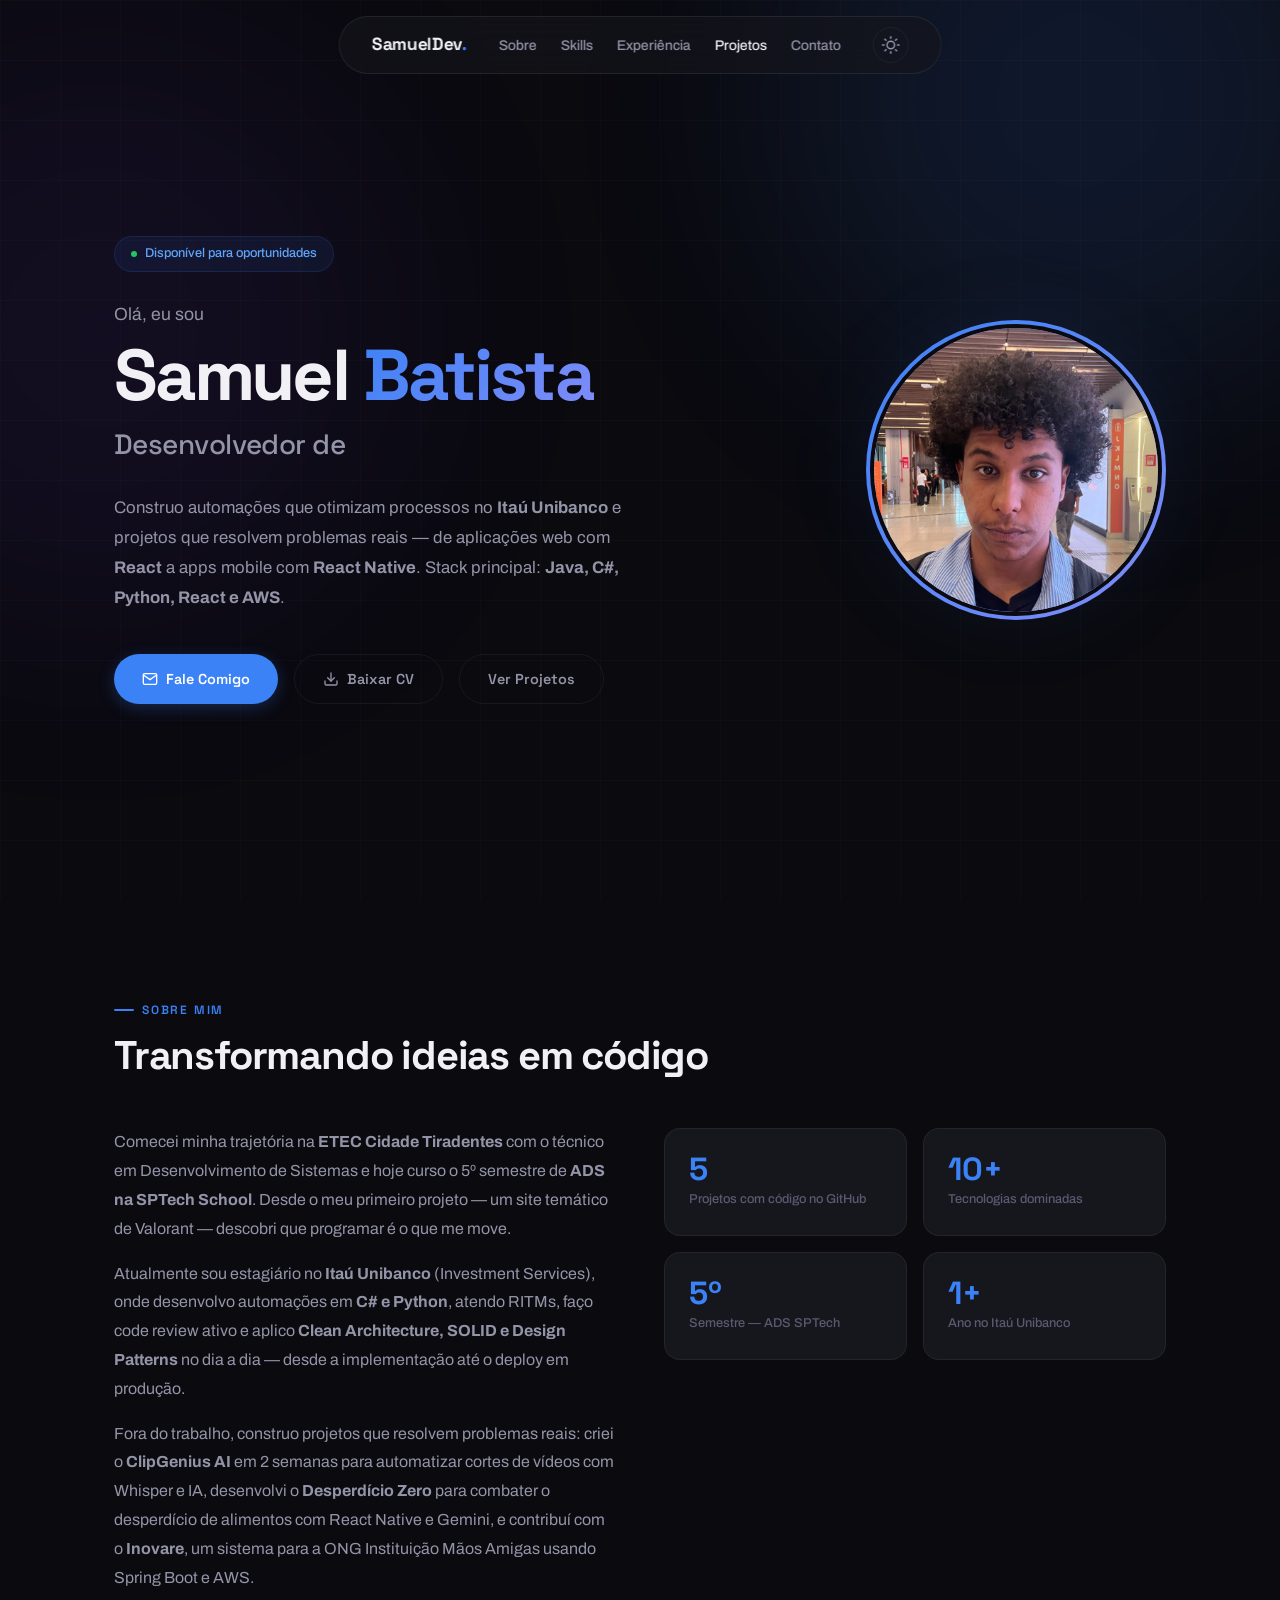
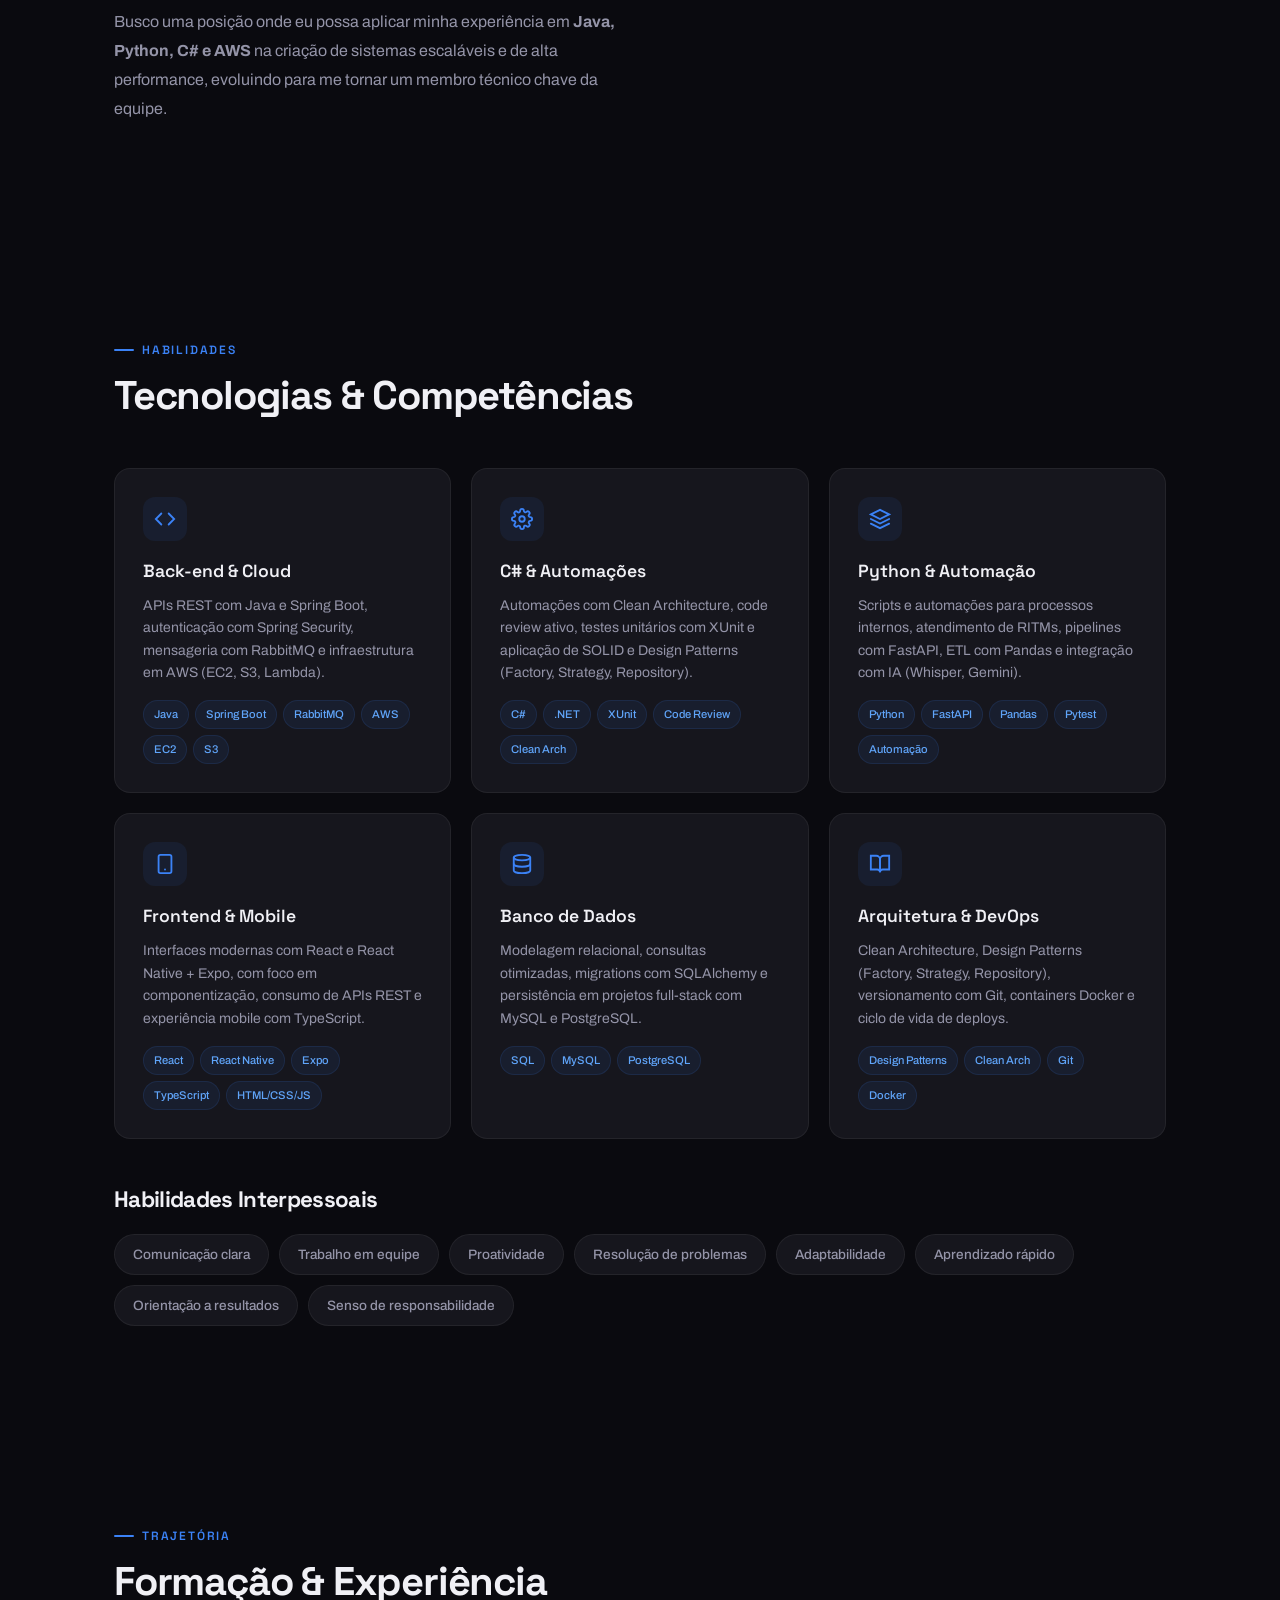
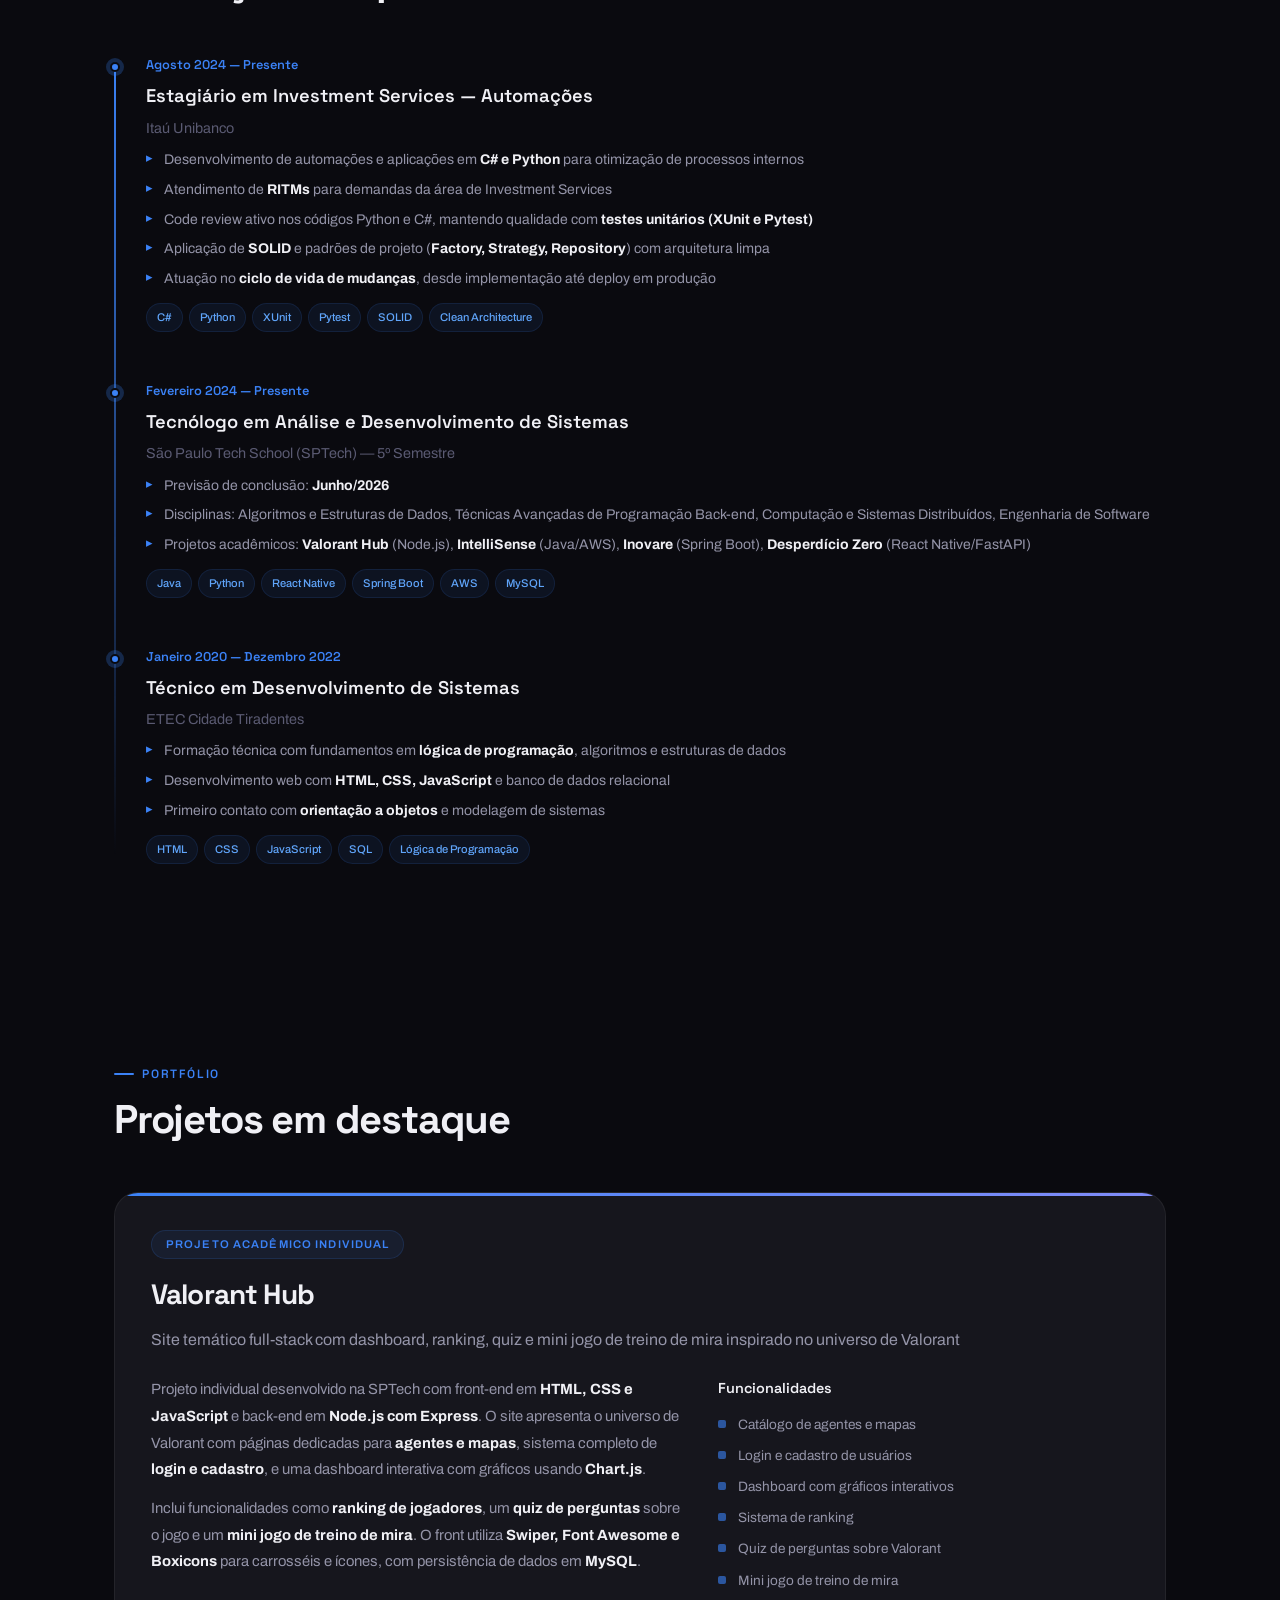
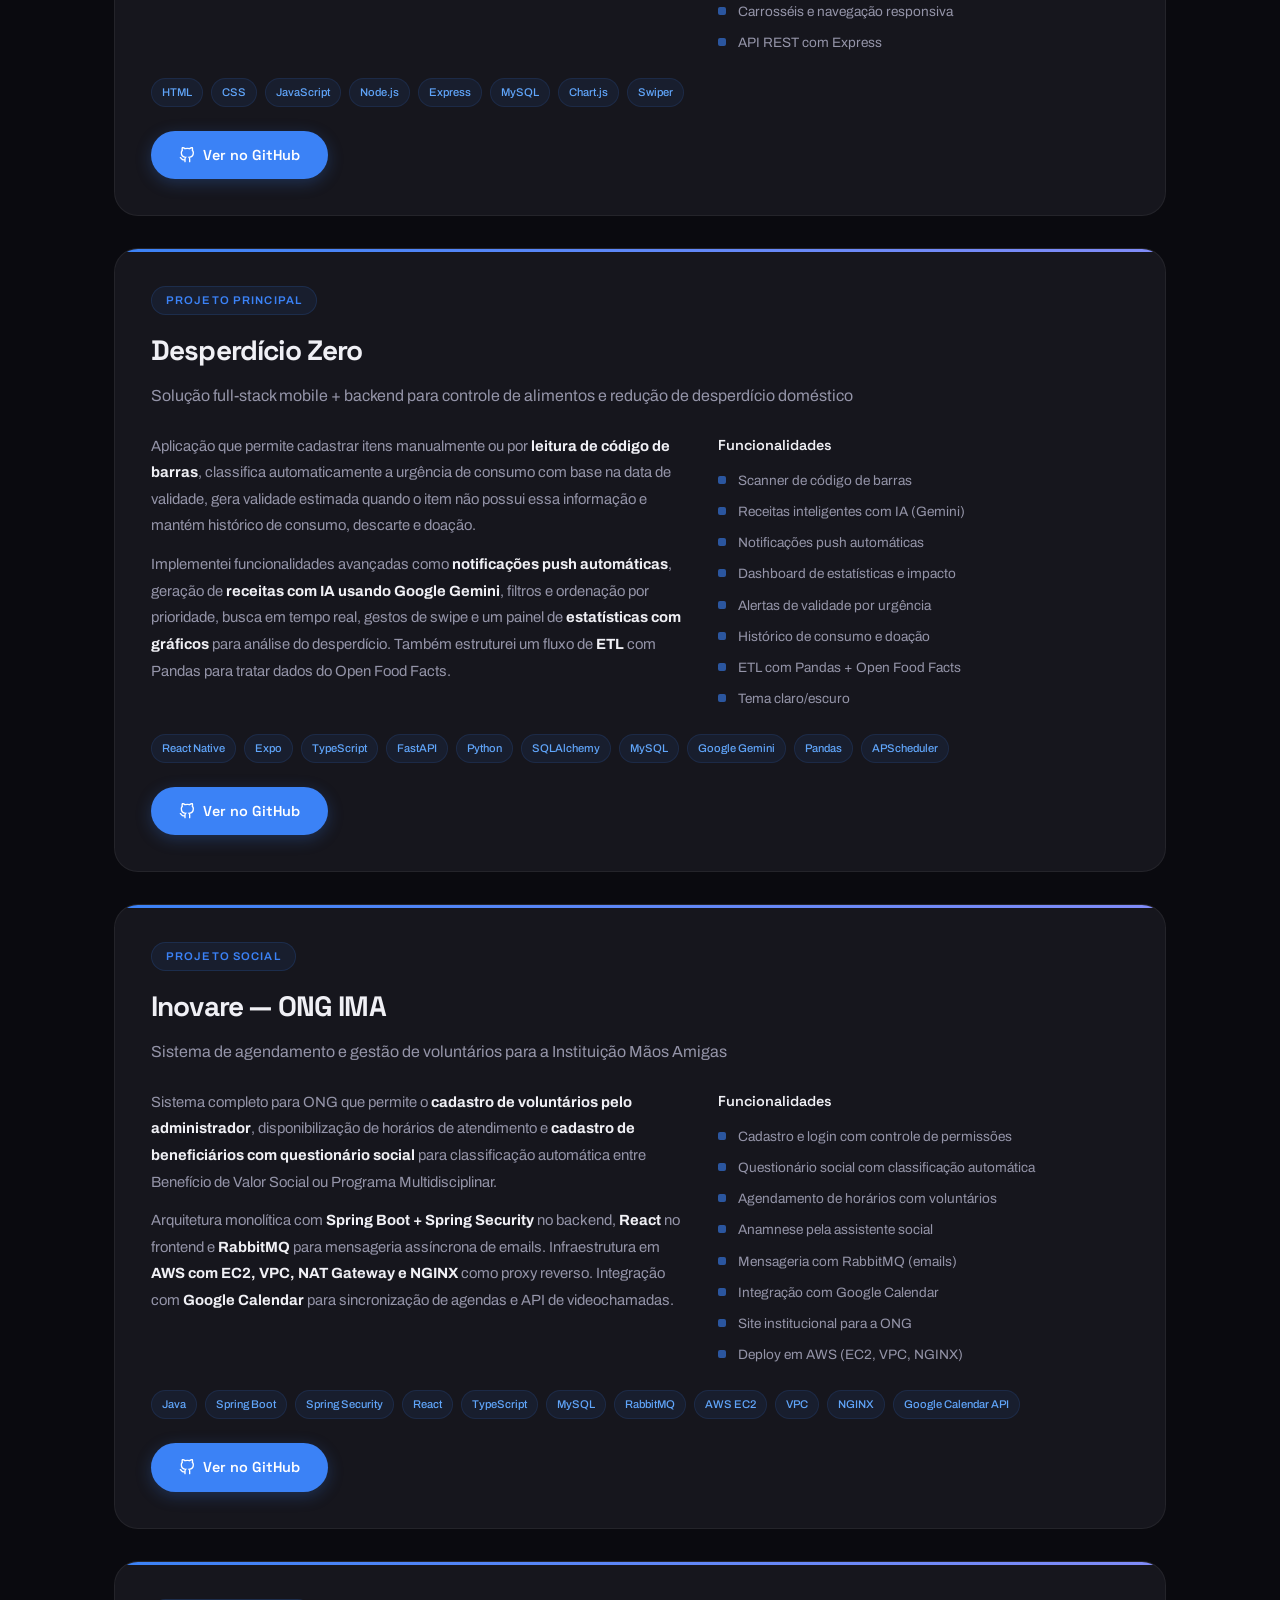
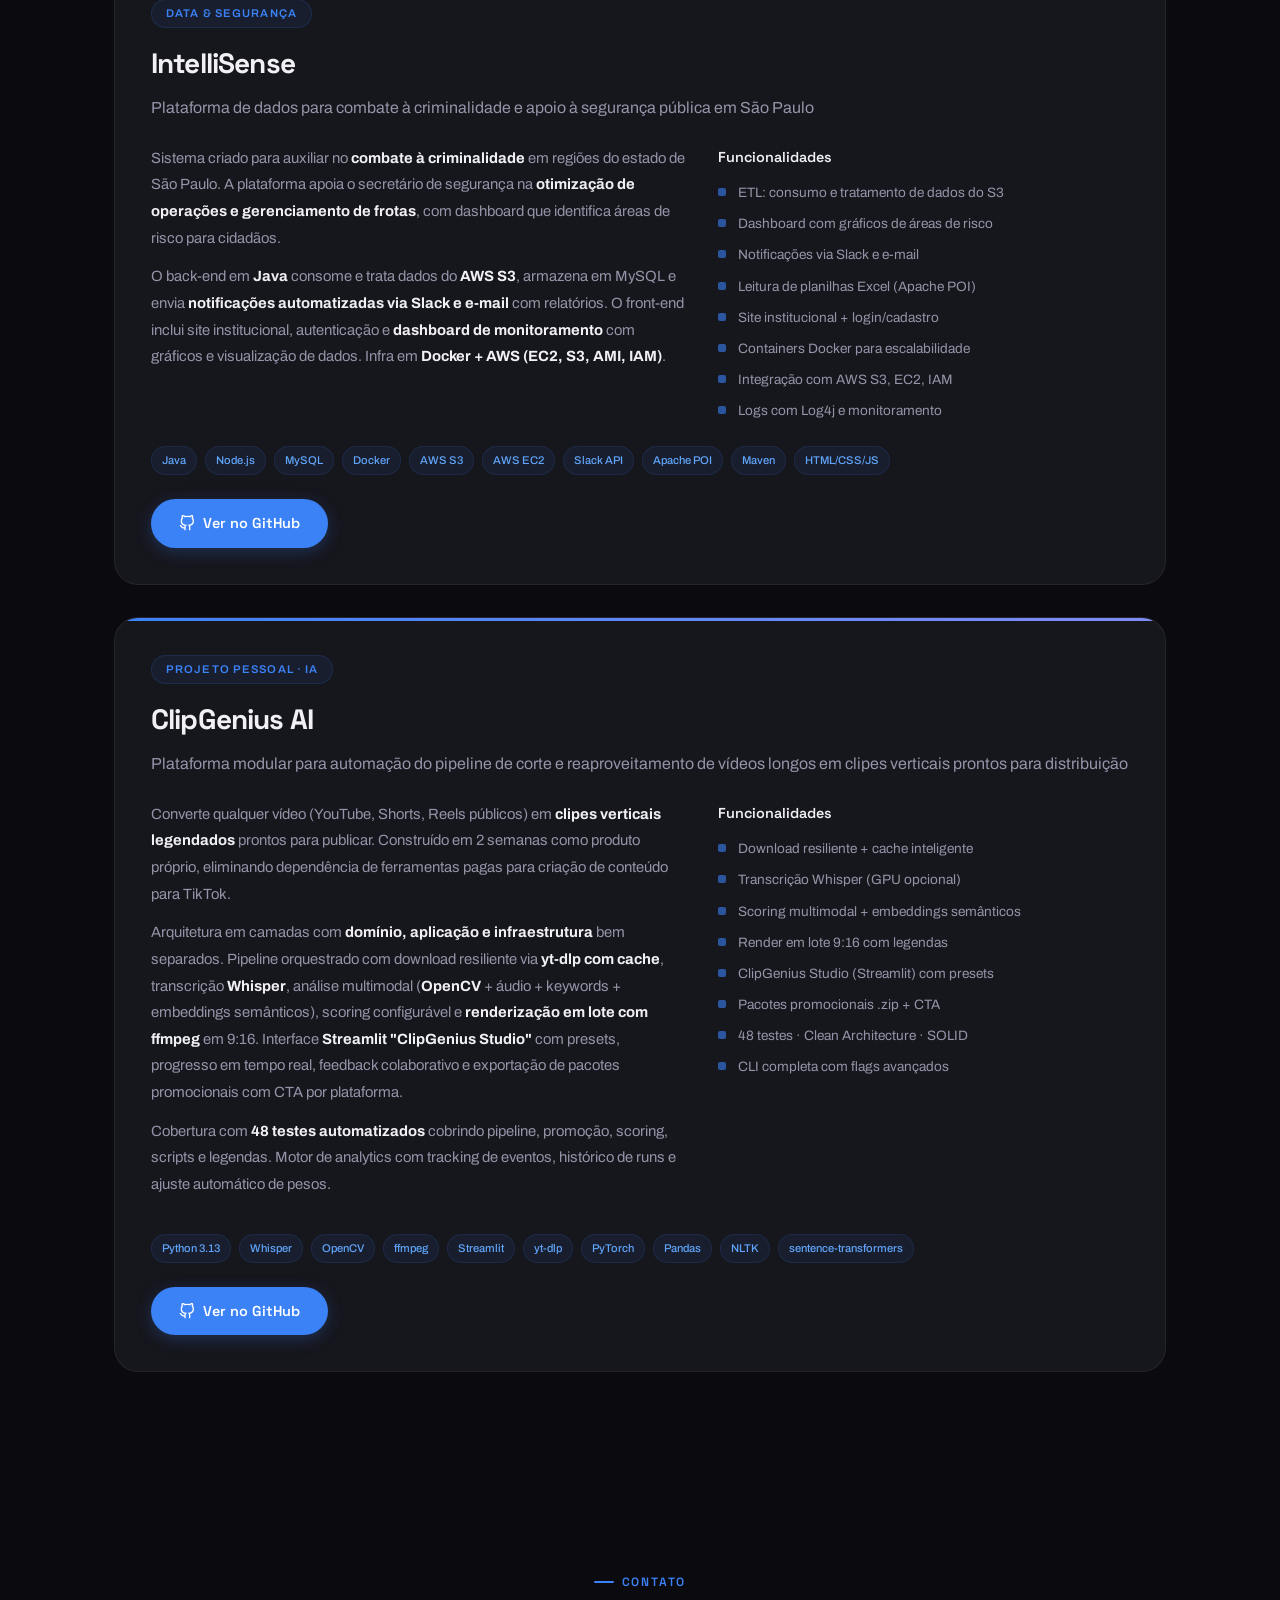
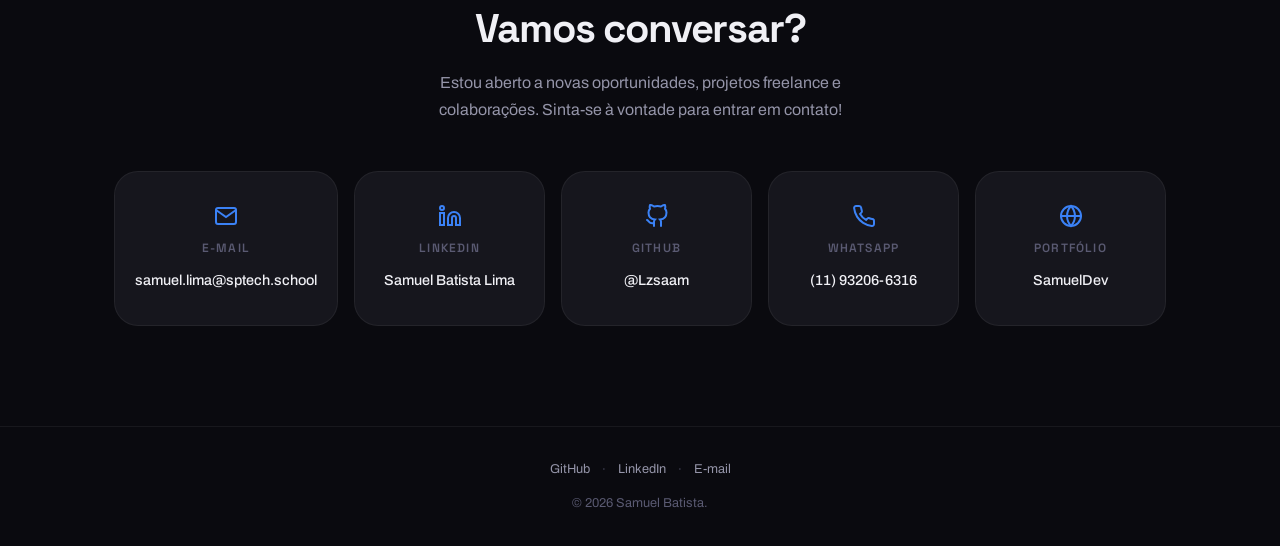
==== commit 56b40d22: "feat: smooth scroll, OG atualizado, lazy load e card portfólio" ====
--- a/index.html
+++ b/index.html
@@ -1,5 +1,5 @@
 <!DOCTYPE html>
-<html lang="pt-BR">
+<html lang="pt-BR" style="scroll-behavior: smooth;">
 <head>
   <meta charset="UTF-8">
   <meta name="viewport" content="width=device-width, initial-scale=1.0">
@@ -9,7 +9,7 @@
   <link rel="icon" type="image/svg+xml" href="data:image/svg+xml,%3Csvg xmlns='http://www.w3.org/2000/svg' viewBox='0 0 100 100'%3E%3Ctext y='.9em' font-size='90'%3E💻%3C/text%3E%3C/svg%3E">
   <!-- Open Graph -->
   <meta property="og:title" content="Samuel Batista — Desenvolvedor de Software">
-  <meta property="og:description" content="Estagiário no Itaú Unibanco | Java, C#, Python, AWS | Estudante de ADS na SPTech School">
+  <meta property="og:description" content="Construo automações no Itaú Unibanco e projetos que resolvem problemas reais — de aplicações web com React a apps mobile com React Native. Java, C#, Python e AWS.">
   <meta property="og:type" content="website">
   <meta property="og:locale" content="pt_BR">
   <meta name="twitter:card" content="summary">
@@ -83,7 +83,7 @@
     <div class="hero__photo hero-animate__item">
       <div class="hero__photo-glow"></div>
       <div class="hero__photo-frame">
-        <img src="1773773077274.jpeg" alt="Samuel Batista — Desenvolvedor de Software">
+        <img src="1773773077274.jpeg" alt="Samuel Batista — Desenvolvedor de Software" loading="lazy">
       </div>
     </div>
   </header>
@@ -546,6 +546,11 @@
         <span class="contact-card__label">WhatsApp</span>
         <span class="contact-card__value">(11) 93206-6316</span>
       </a>
+      <a class="contact-card" href="https://lzsaam.github.io/SamuelDev/" target="_blank" rel="noopener">
+        <svg width="24" height="24" viewBox="0 0 24 24" fill="none" stroke="currentColor" stroke-width="2" stroke-linecap="round"><circle cx="12" cy="12" r="10"/><line x1="2" y1="12" x2="22" y2="12"/><path d="M12 2a15.3 15.3 0 0 1 4 10 15.3 15.3 0 0 1-4 10 15.3 15.3 0 0 1-4-10 15.3 15.3 0 0 1 4-10z"/></svg>
+        <span class="contact-card__label">Portfólio</span>
+        <span class="contact-card__value">SamuelDev</span>
+      </a>
     </div>
   </section>
 
--- a/style.css
+++ b/style.css
@@ -975,7 +975,7 @@
 /* --- Contact Section --- */
 .contact__cards {
   display: grid;
-  grid-template-columns: repeat(4, 1fr);
+  grid-template-columns: repeat(5, 1fr);
   gap: 16px;
 }
 
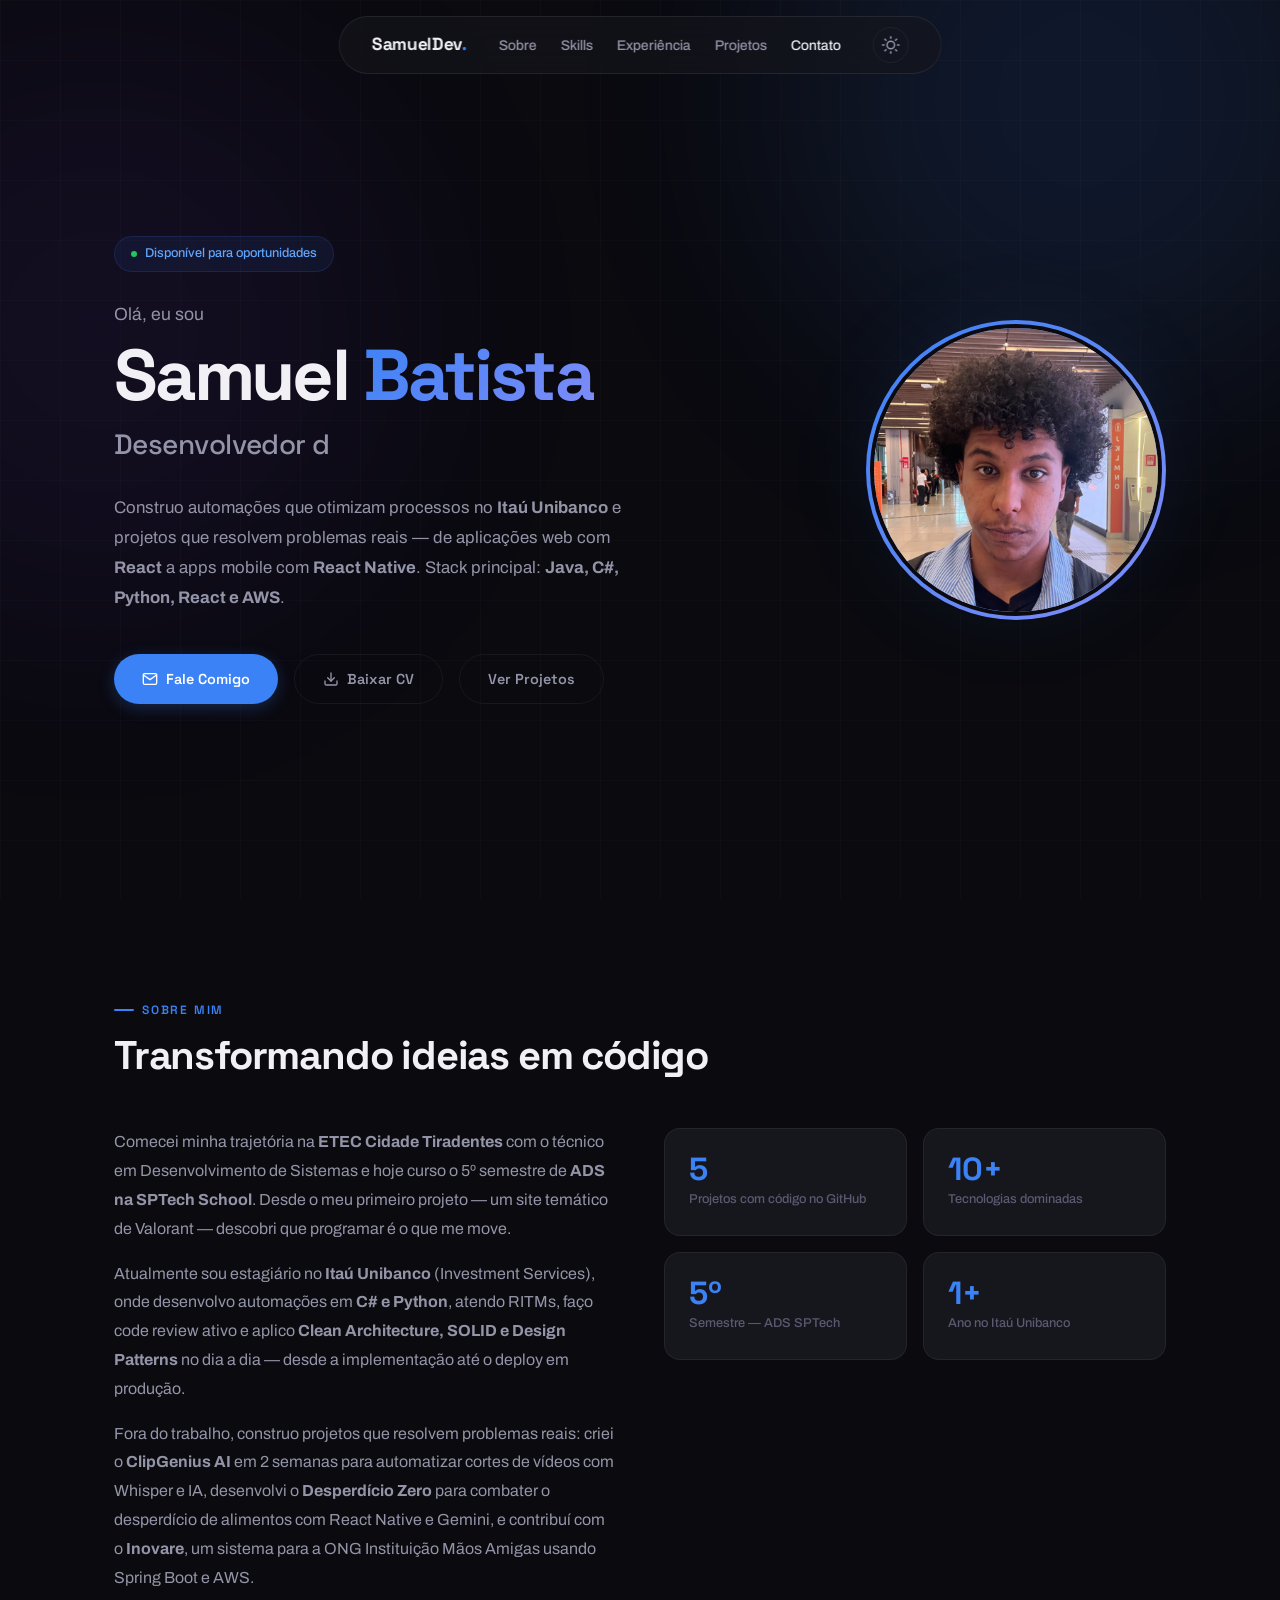
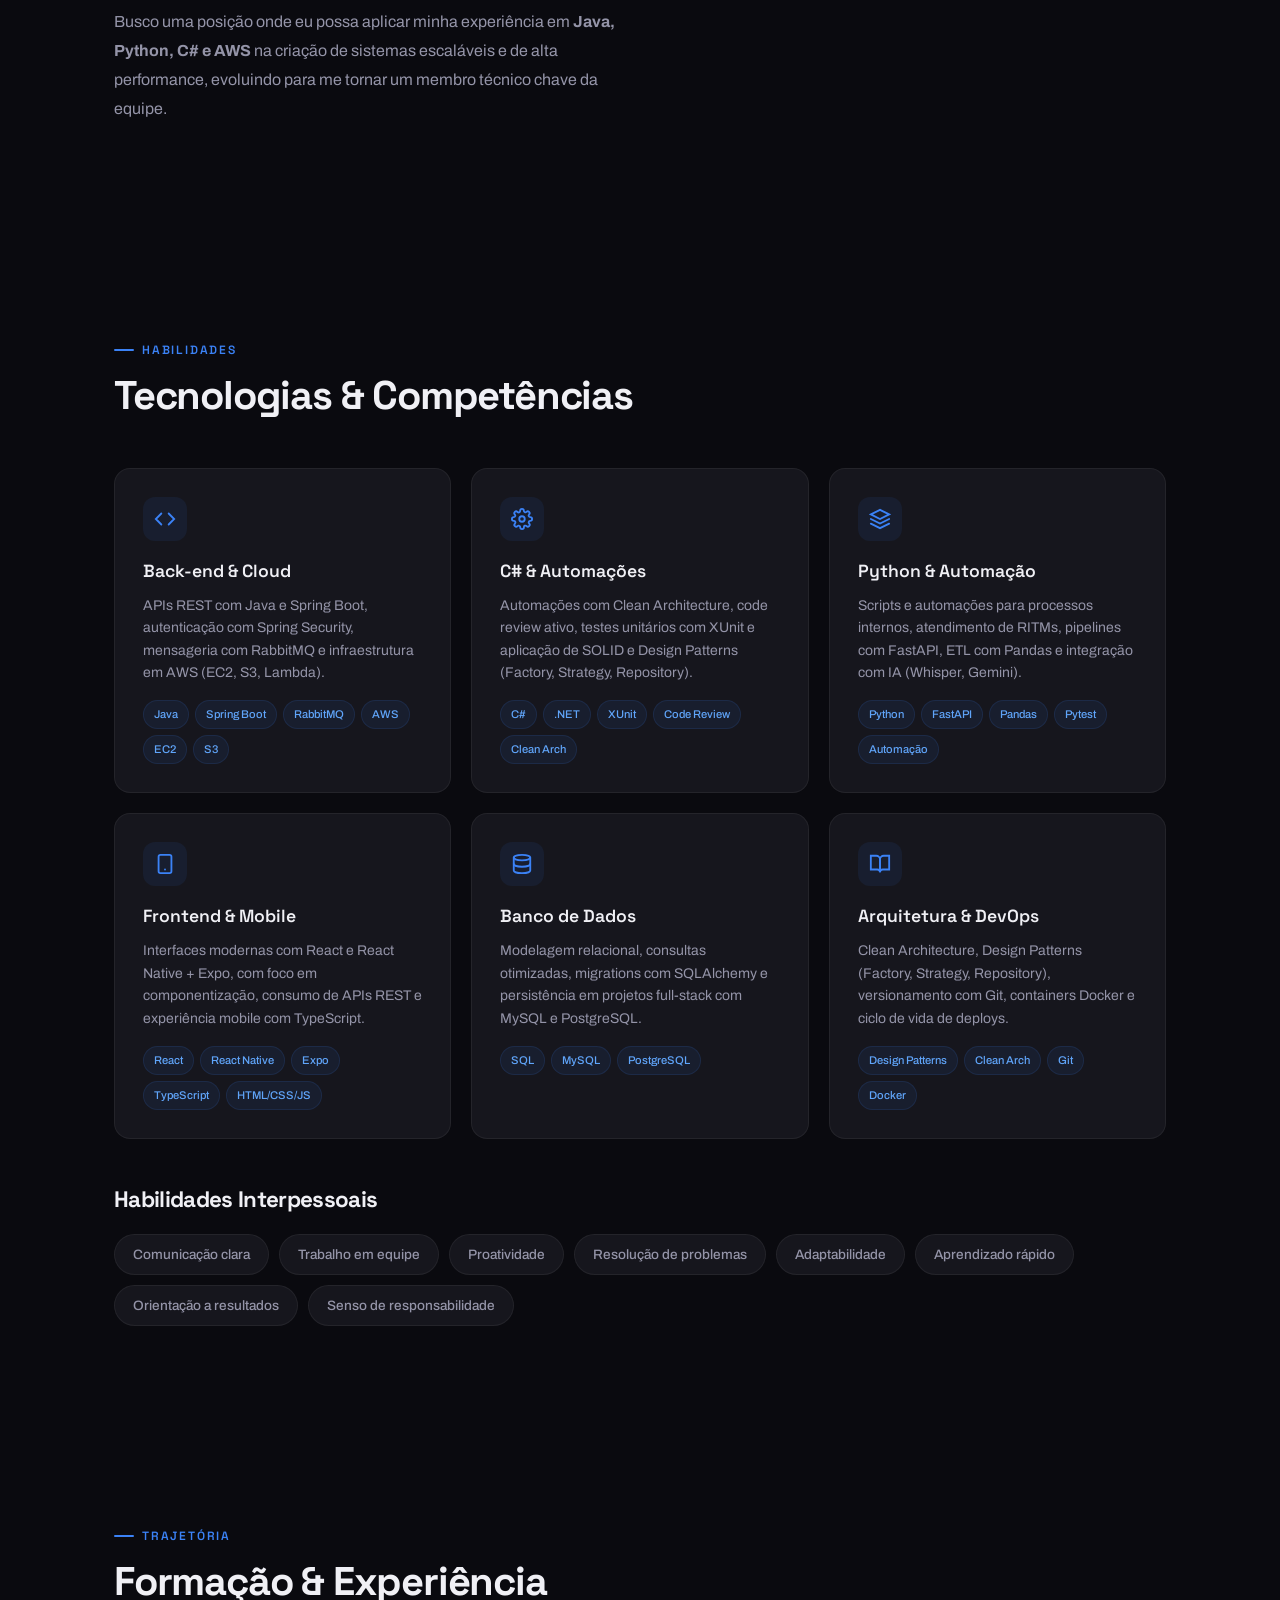
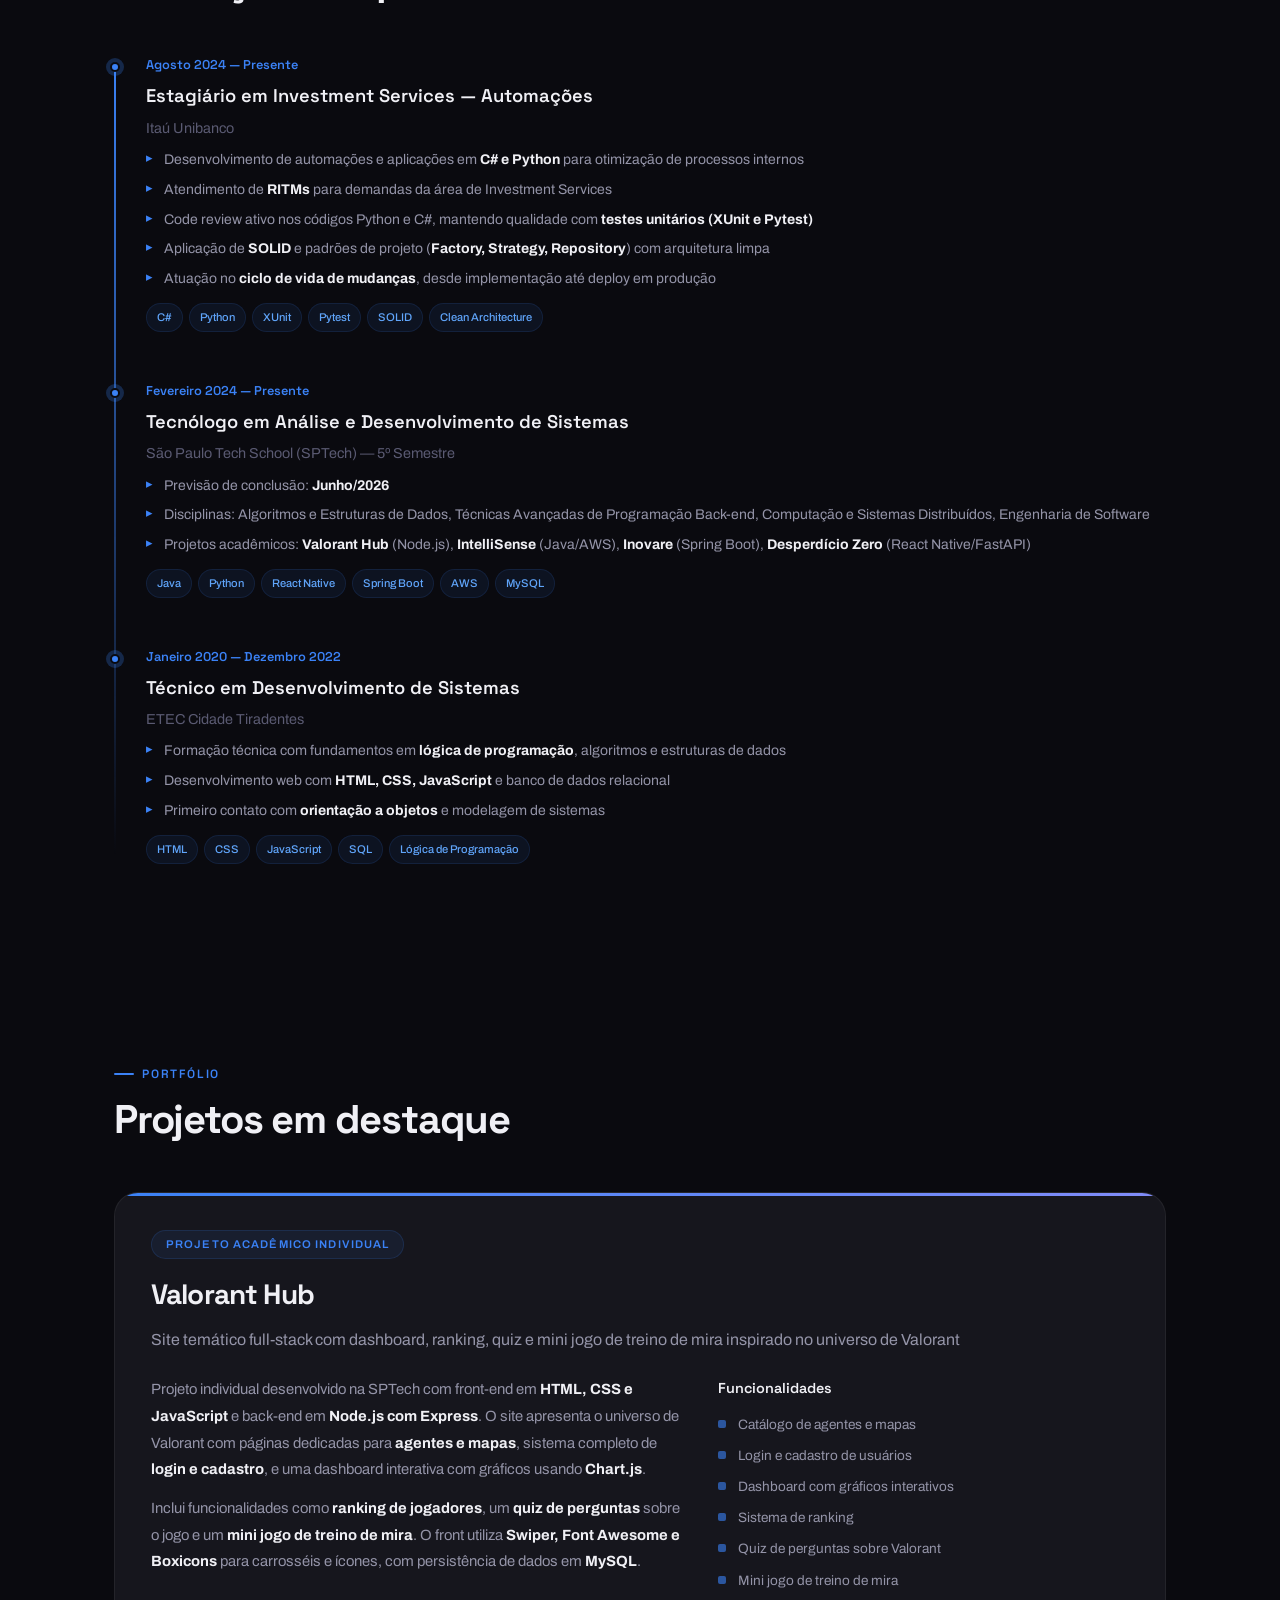
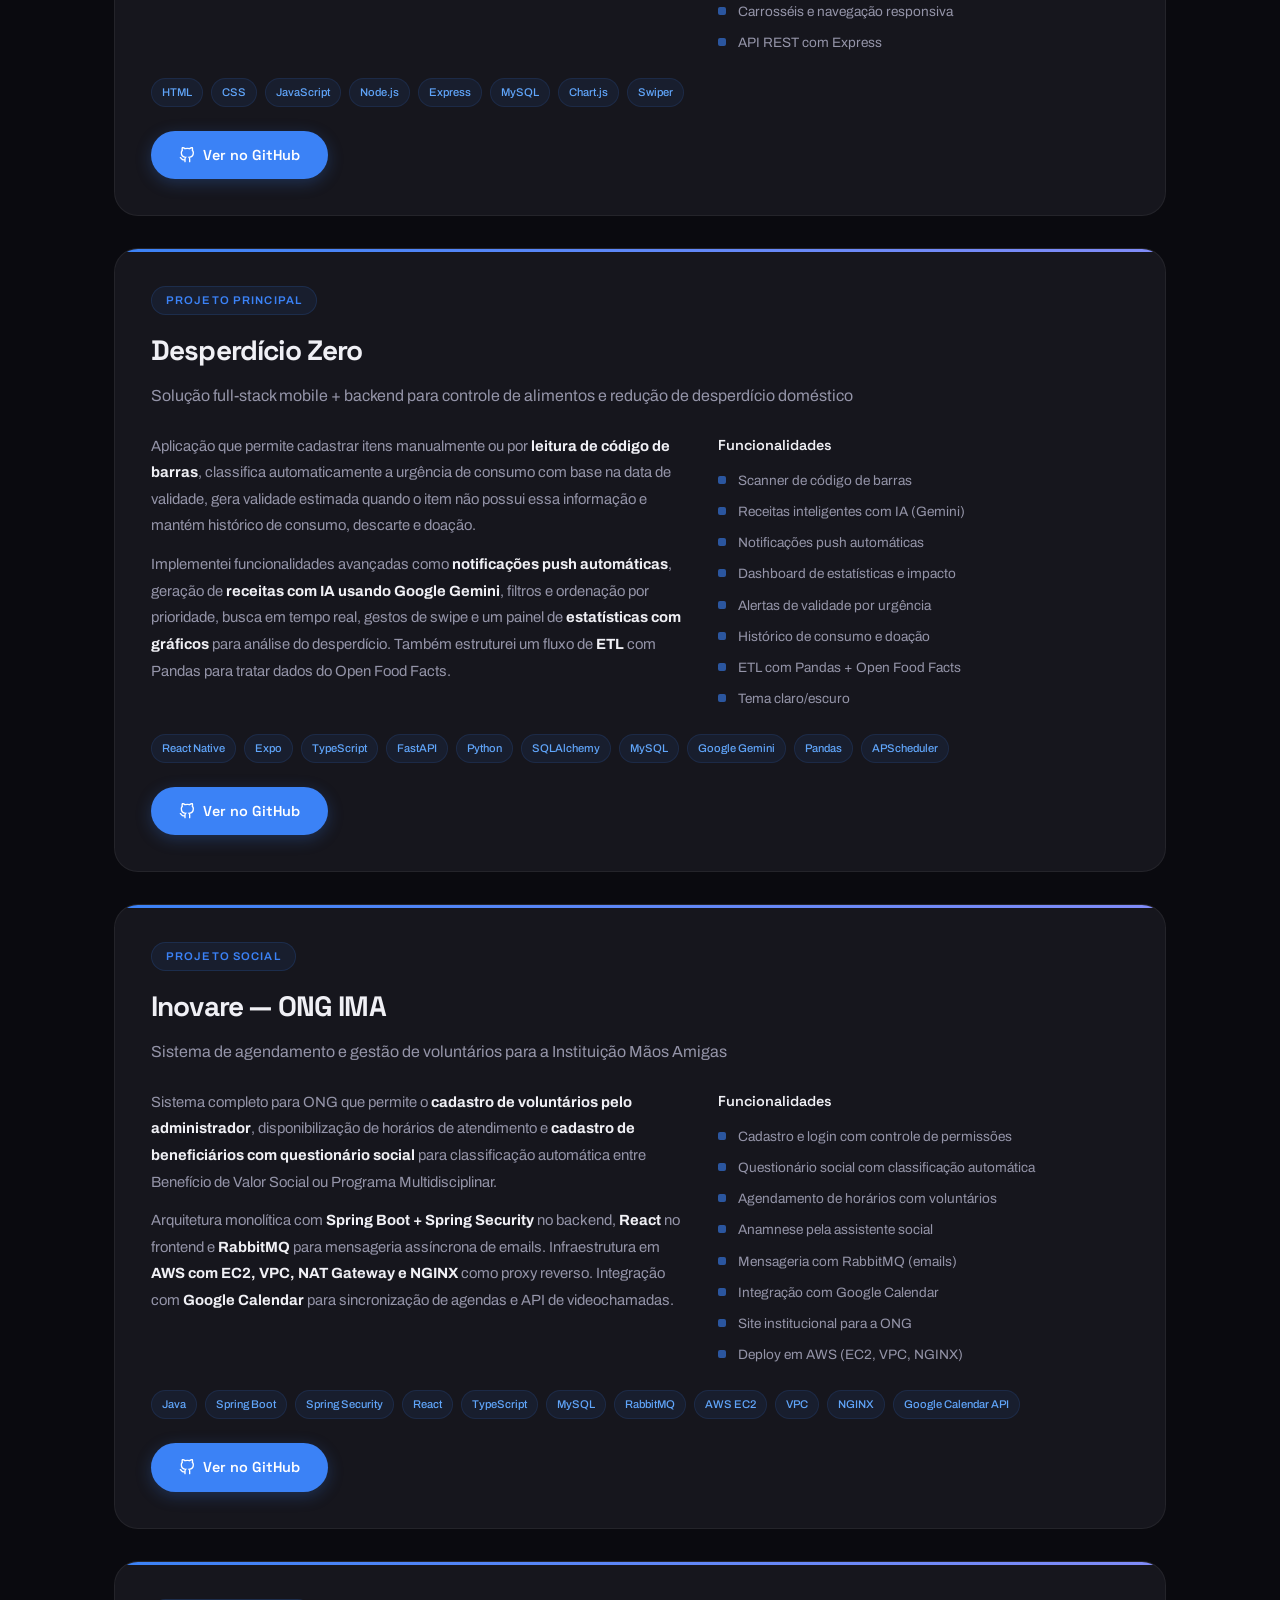
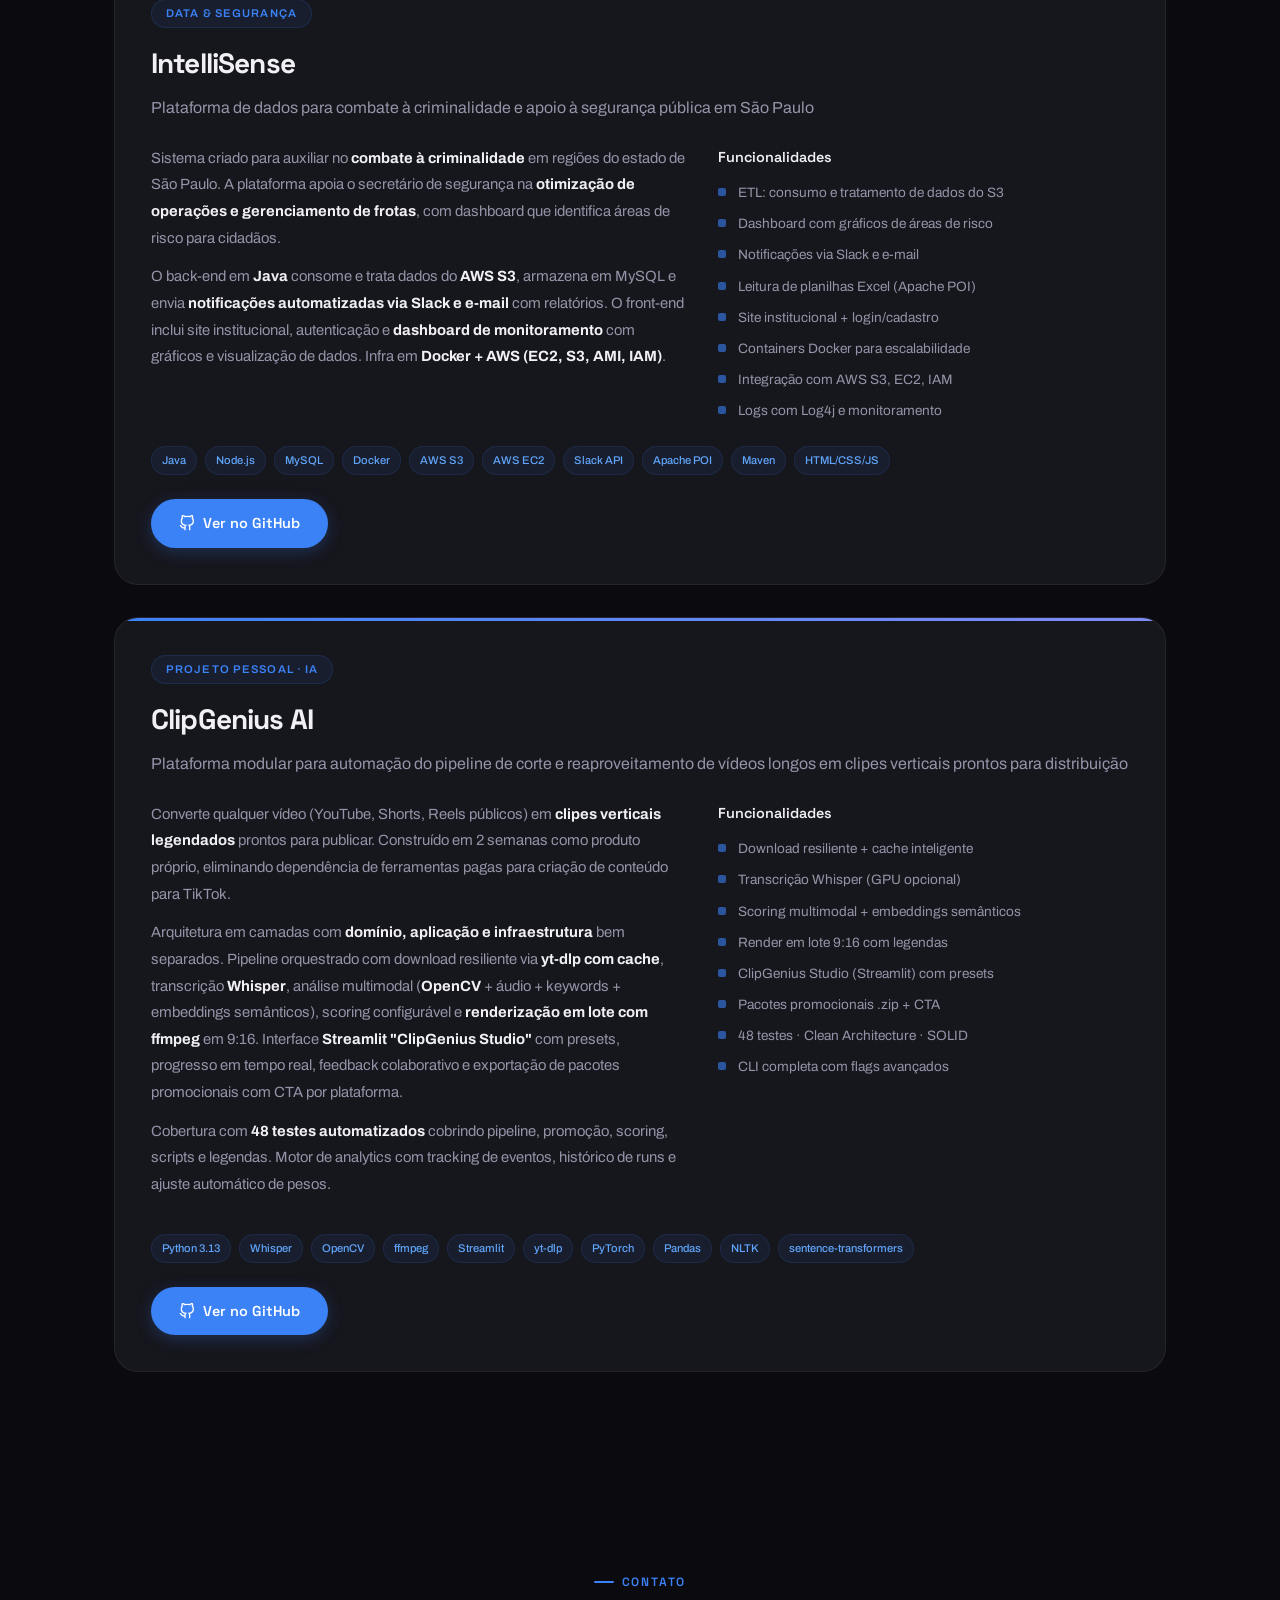
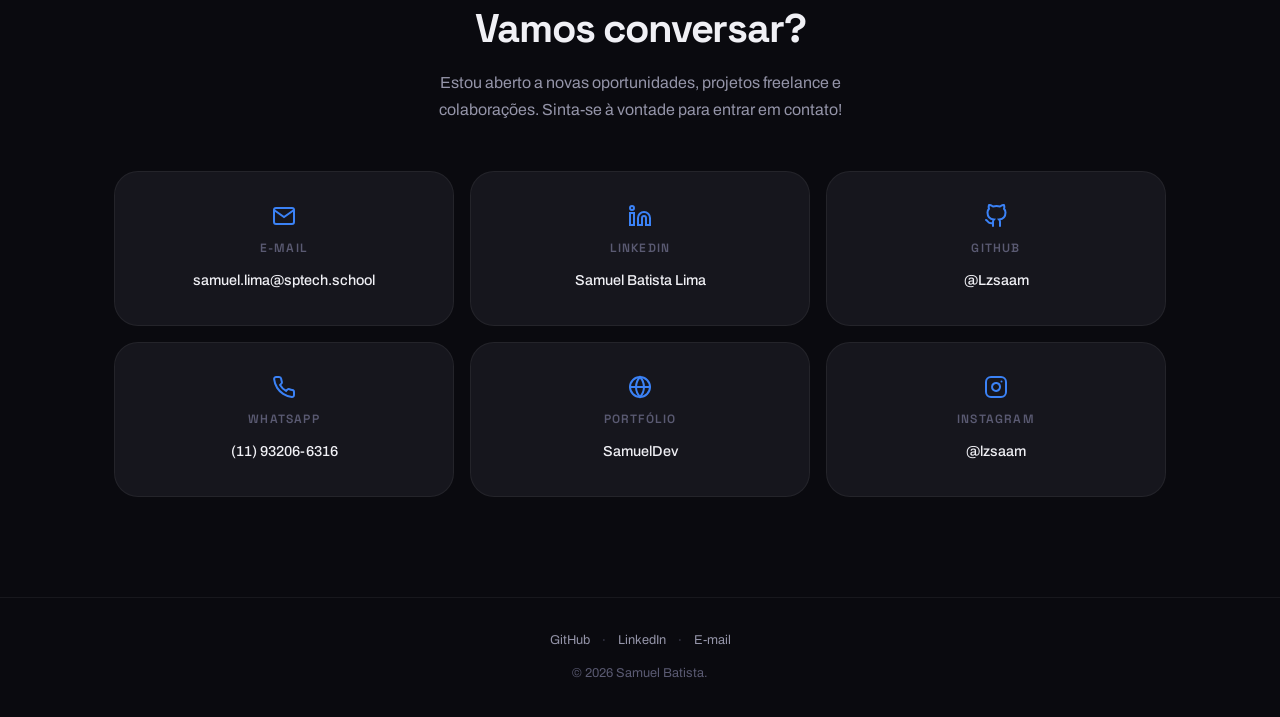
==== commit 6154a413: "feat: renomear foto, adicionar Instagram e ajustar contato" ====
--- a/index.html
+++ b/index.html
@@ -83,7 +83,7 @@
     <div class="hero__photo hero-animate__item">
       <div class="hero__photo-glow"></div>
       <div class="hero__photo-frame">
-        <img src="1773773077274.jpeg" alt="Samuel Batista — Desenvolvedor de Software" loading="lazy">
+        <img src="samuel-batista.jpeg" alt="Samuel Batista — Desenvolvedor de Software" loading="lazy">
       </div>
     </div>
   </header>
@@ -551,6 +551,11 @@
         <span class="contact-card__label">Portfólio</span>
         <span class="contact-card__value">SamuelDev</span>
       </a>
+      <a class="contact-card" href="https://www.instagram.com/lzsaam/" target="_blank" rel="noopener">
+        <svg width="24" height="24" viewBox="0 0 24 24" fill="none" stroke="currentColor" stroke-width="2" stroke-linecap="round" stroke-linejoin="round"><rect x="2" y="2" width="20" height="20" rx="5" ry="5"/><path d="M16 11.37A4 4 0 1 1 12.63 8 4 4 0 0 1 16 11.37z"/><line x1="17.5" y1="6.5" x2="17.51" y2="6.5"/></svg>
+        <span class="contact-card__label">Instagram</span>
+        <span class="contact-card__value">@lzsaam</span>
+      </a>
     </div>
   </section>
 
--- a/style.css
+++ b/style.css
@@ -975,7 +975,7 @@
 /* --- Contact Section --- */
 .contact__cards {
   display: grid;
-  grid-template-columns: repeat(5, 1fr);
+  grid-template-columns: repeat(3, 1fr);
   gap: 16px;
 }
 
@@ -1021,7 +1021,7 @@
 
 @media (max-width: 768px) {
   .contact__cards {
-    grid-template-columns: 1fr 1fr;
+    grid-template-columns: repeat(2, 1fr);
   }
 }
 
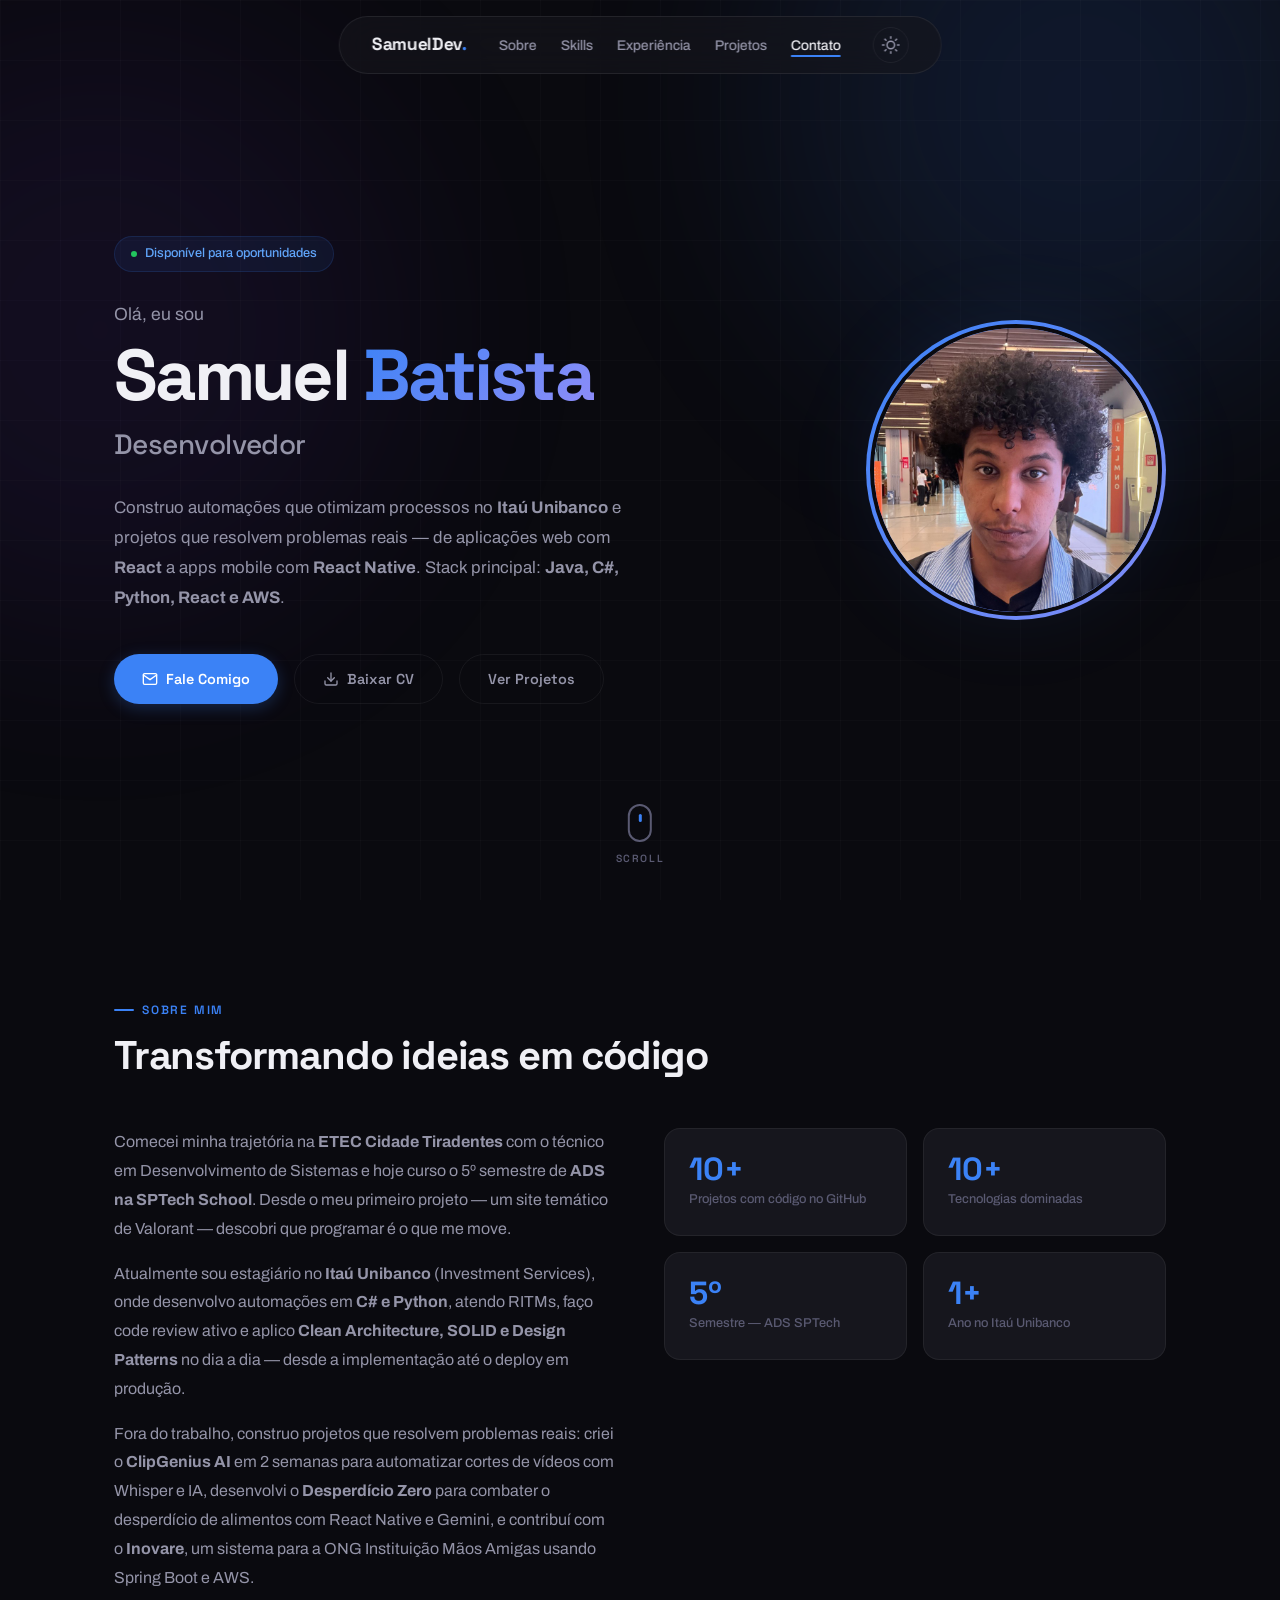
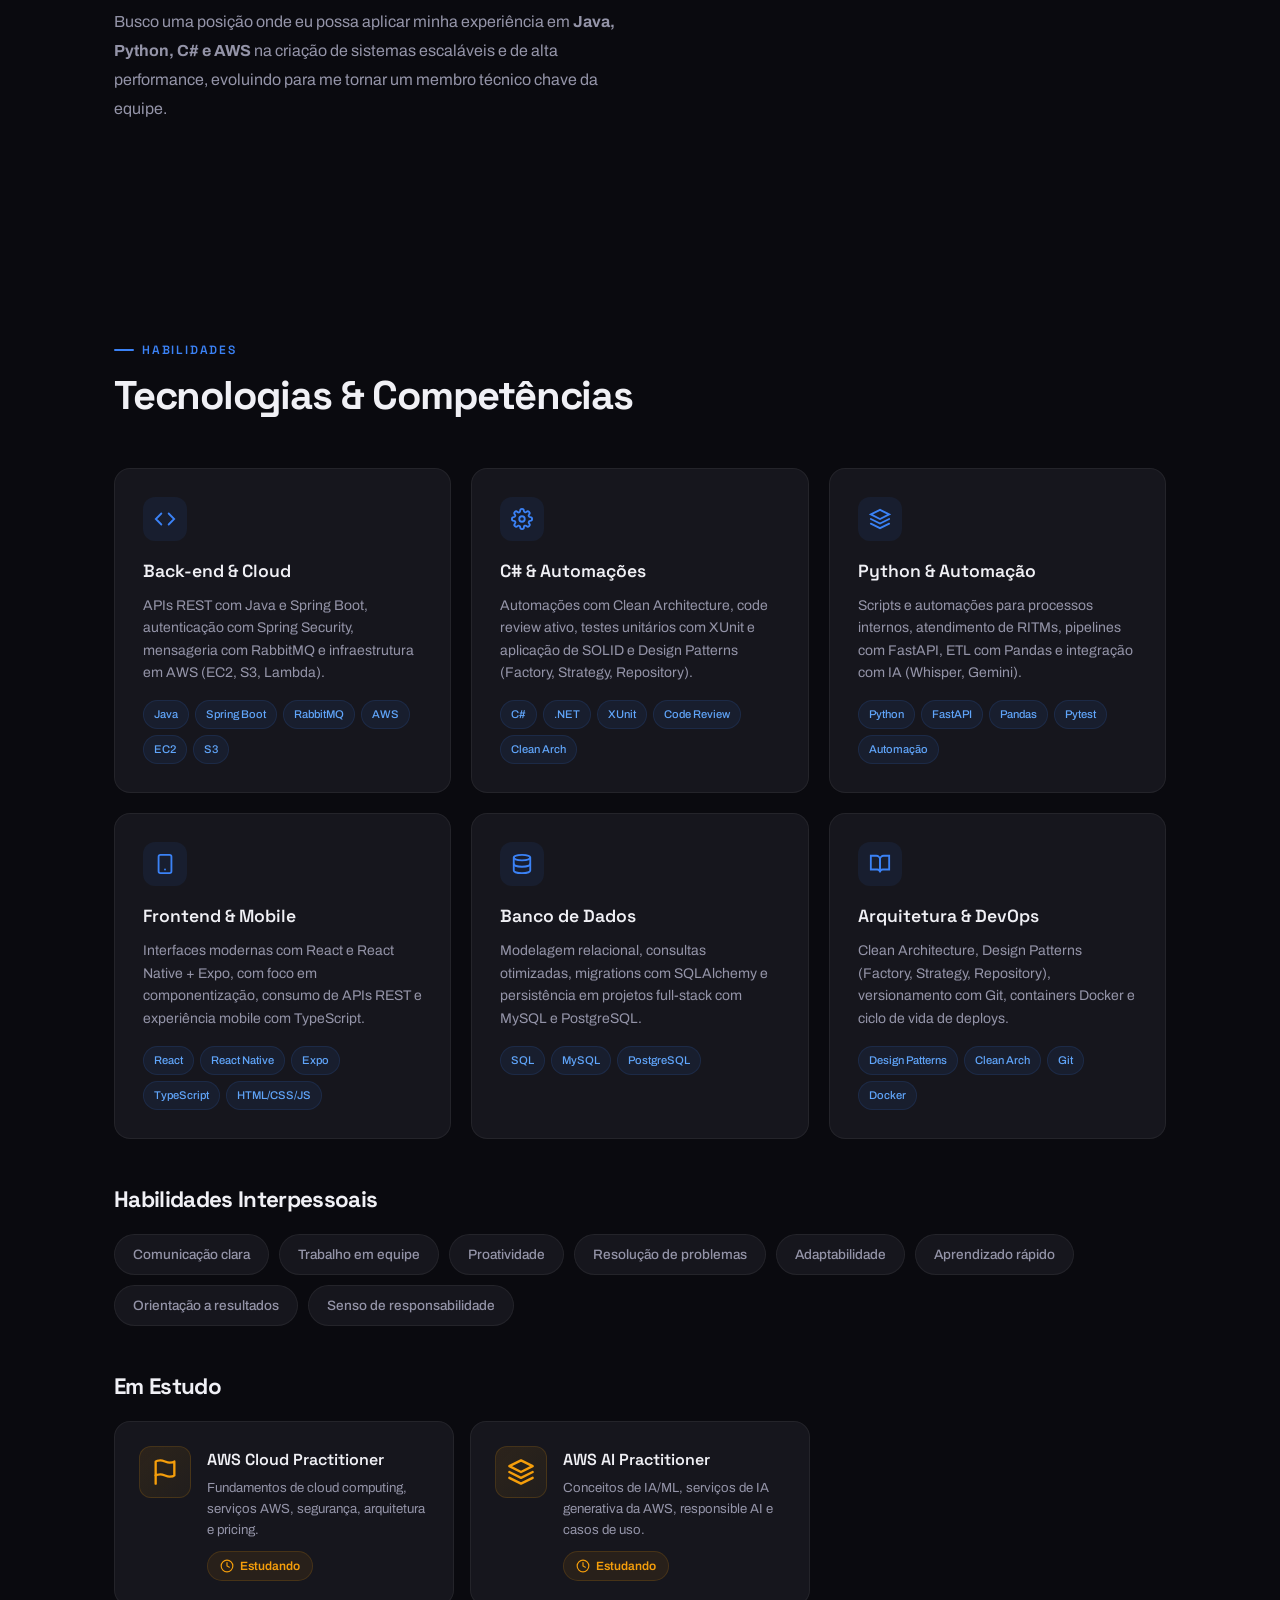
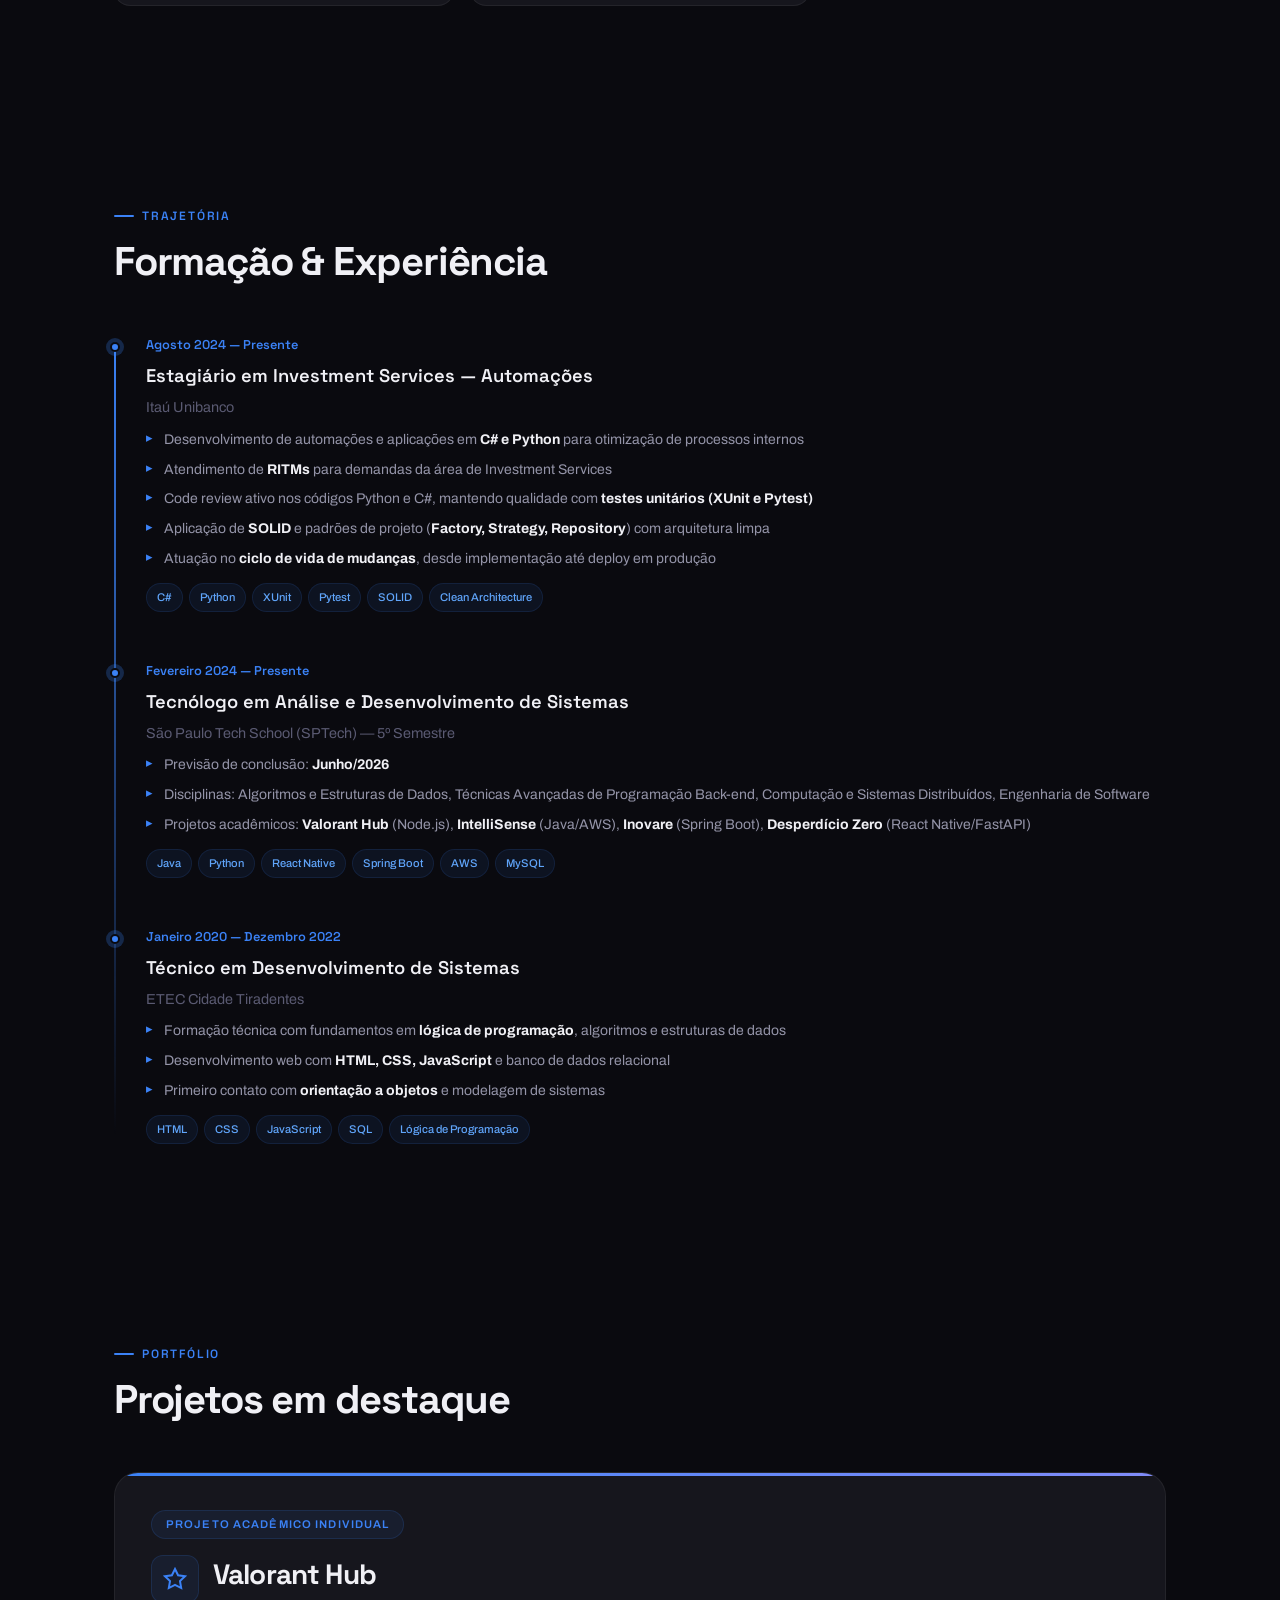
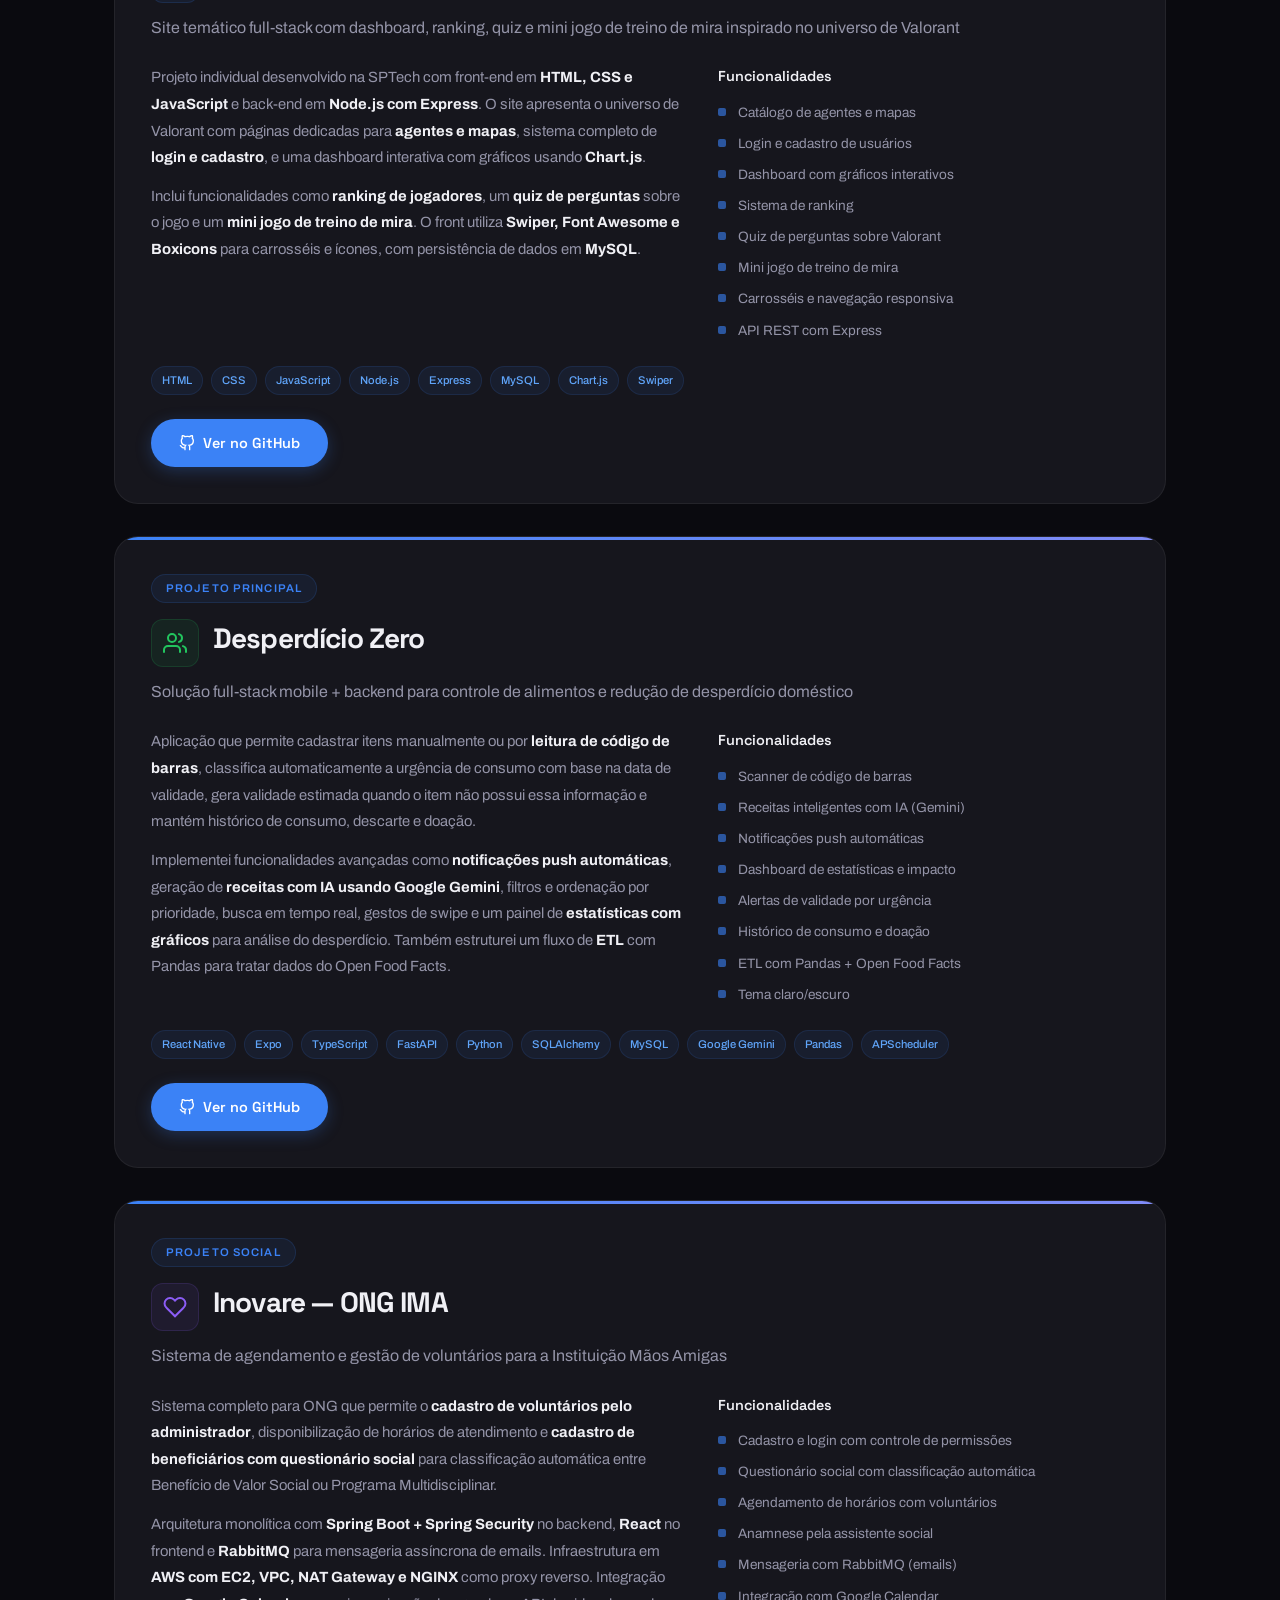
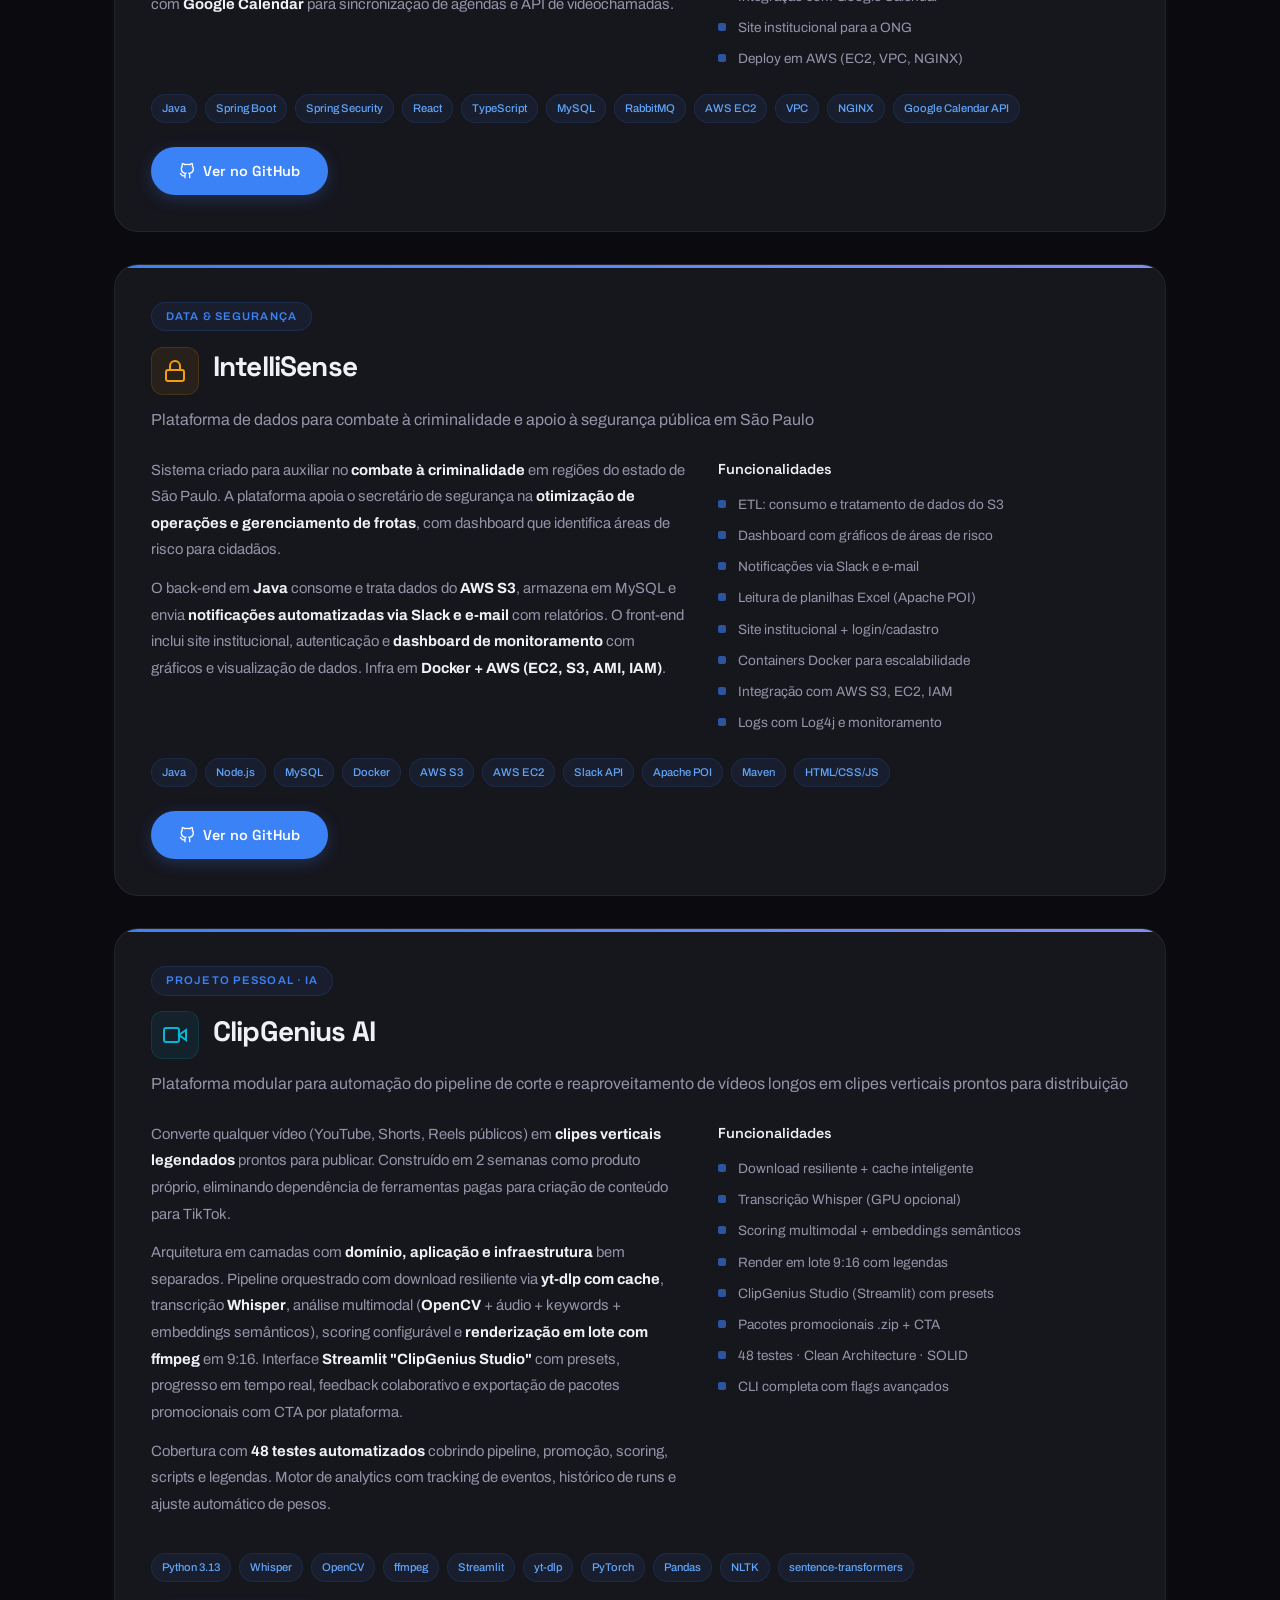
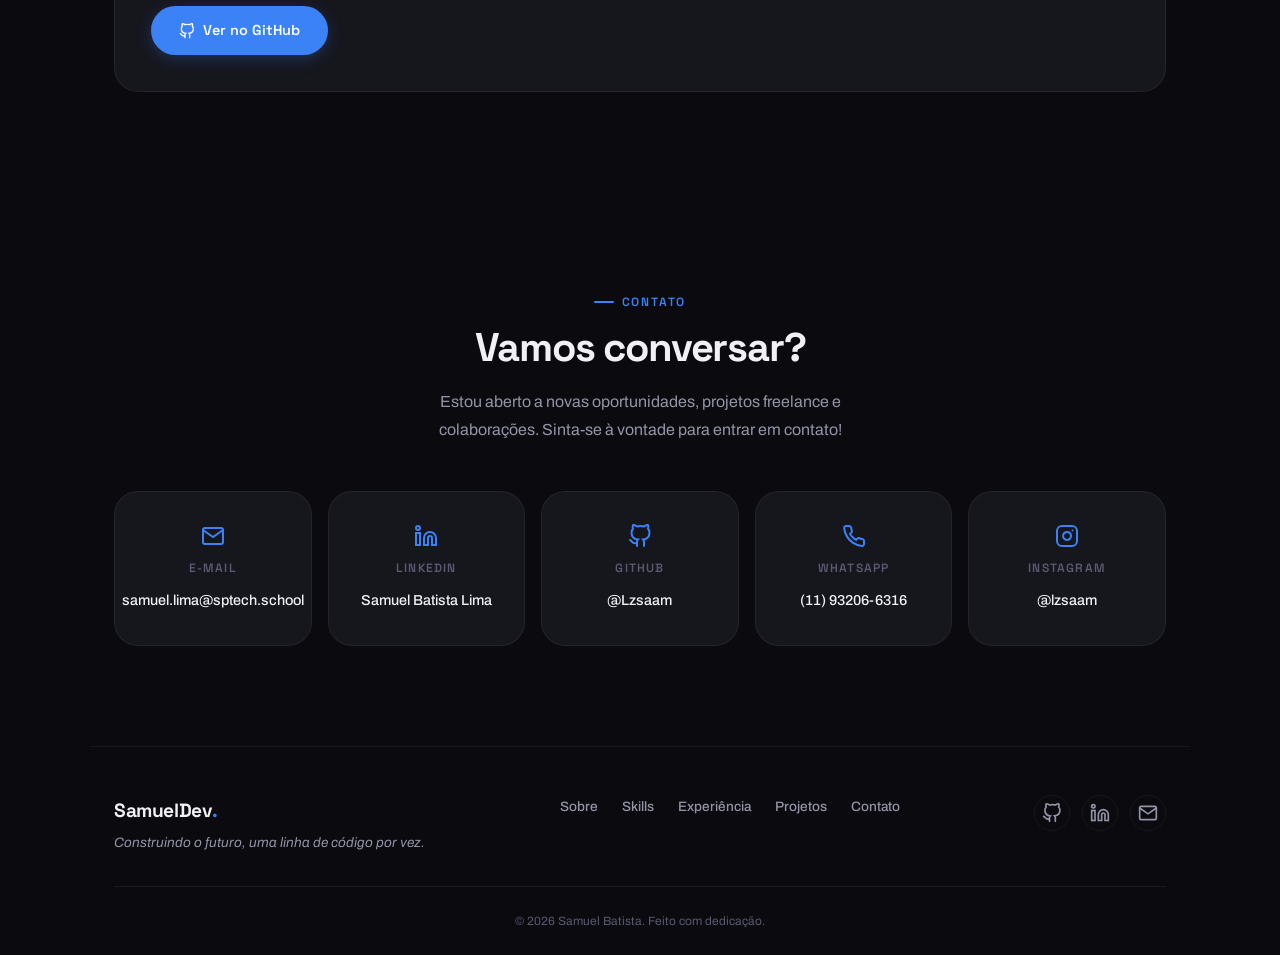
==== commit ac94b25a: "feat: melhorias visuais - scroll indicator, icones nos projetos, certificacoes AWS, footer premium, " ====
--- a/index.html
+++ b/index.html
@@ -88,6 +88,14 @@
     </div>
   </header>
 
+  <!-- Scroll Indicator -->
+  <div class="scroll-indicator" id="scroll-indicator">
+    <div class="scroll-indicator__mouse">
+      <div class="scroll-indicator__wheel"></div>
+    </div>
+    <span class="scroll-indicator__text">Scroll</span>
+  </div>
+
   <!-- Sobre -->
   <section class="section" id="sobre">
     <div class="reveal">
@@ -101,9 +109,9 @@
         <p>Fora do trabalho, construo projetos que resolvem problemas reais: criei o <strong>ClipGenius AI</strong> em 2 semanas para automatizar cortes de vídeos com Whisper e IA, desenvolvi o <strong>Desperdício Zero</strong> para combater o desperdício de alimentos com React Native e Gemini, e contribuí com o <strong>Inovare</strong>, um sistema para a ONG Instituição Mãos Amigas usando Spring Boot e AWS.</p>
         <p>Busco uma posição onde eu possa aplicar minha experiência em <strong>Java, Python, C# e AWS</strong> na criação de sistemas escaláveis e de alta performance, evoluindo para me tornar um membro técnico chave da equipe.</p>
       </div>
-      <div class="about__stats reveal">
+      <div class="about__stats reveal-scale">
         <div class="stat-card">
-          <div class="stat-card__number" data-count="5" data-suffix="">0</div>
+          <div class="stat-card__number" data-count="10" data-suffix="+">0</div>
           <div class="stat-card__label">Projetos com código no GitHub</div>
         </div>
         <div class="stat-card">
@@ -130,7 +138,7 @@
     </div>
     <div class="skills__grid">
       <!-- Back-end & Cloud -->
-      <div class="skill-card reveal">
+      <div class="skill-card reveal-left" style="--stagger-index: 0;">
         <div class="skill-card__icon">
           <svg width="22" height="22" viewBox="0 0 24 24" fill="none" stroke="currentColor" stroke-width="2" stroke-linecap="round"><polyline points="16 18 22 12 16 6"/><polyline points="8 6 2 12 8 18"/></svg>
         </div>
@@ -141,7 +149,7 @@
         </div>
       </div>
       <!-- C# -->
-      <div class="skill-card reveal">
+      <div class="skill-card reveal-right" style="--stagger-index: 1;">
         <div class="skill-card__icon">
           <svg width="22" height="22" viewBox="0 0 24 24" fill="none" stroke="currentColor" stroke-width="2" stroke-linecap="round"><circle cx="12" cy="12" r="3"/><path d="M19.4 15a1.65 1.65 0 0 0 .33 1.82l.06.06a2 2 0 0 1-2.83 2.83l-.06-.06a1.65 1.65 0 0 0-1.82-.33 1.65 1.65 0 0 0-1 1.51V21a2 2 0 0 1-4 0v-.09A1.65 1.65 0 0 0 9 19.4a1.65 1.65 0 0 0-1.82.33l-.06.06a2 2 0 0 1-2.83-2.83l.06-.06A1.65 1.65 0 0 0 4.68 15a1.65 1.65 0 0 0-1.51-1H3a2 2 0 0 1 0-4h.09A1.65 1.65 0 0 0 4.6 9a1.65 1.65 0 0 0-.33-1.82l-.06-.06a2 2 0 0 1 2.83-2.83l.06.06A1.65 1.65 0 0 0 9 4.68a1.65 1.65 0 0 0 1-1.51V3a2 2 0 0 1 4 0v.09a1.65 1.65 0 0 0 1 1.51 1.65 1.65 0 0 0 1.82-.33l.06-.06a2 2 0 0 1 2.83 2.83l-.06.06A1.65 1.65 0 0 0 19.4 9a1.65 1.65 0 0 0 1.51 1H21a2 2 0 0 1 0 4h-.09a1.65 1.65 0 0 0-1.51 1z"/></svg>
         </div>
@@ -152,7 +160,7 @@
         </div>
       </div>
       <!-- Python -->
-      <div class="skill-card reveal">
+      <div class="skill-card reveal-left" style="--stagger-index: 2;">
         <div class="skill-card__icon">
           <svg width="22" height="22" viewBox="0 0 24 24" fill="none" stroke="currentColor" stroke-width="2" stroke-linecap="round"><path d="M12 2L2 7l10 5 10-5-10-5z"/><path d="M2 17l10 5 10-5"/><path d="M2 12l10 5 10-5"/></svg>
         </div>
@@ -163,7 +171,7 @@
         </div>
       </div>
       <!-- Frontend & Mobile -->
-      <div class="skill-card reveal">
+      <div class="skill-card reveal-right" style="--stagger-index: 3;">
         <div class="skill-card__icon">
           <svg width="22" height="22" viewBox="0 0 24 24" fill="none" stroke="currentColor" stroke-width="2" stroke-linecap="round"><rect x="5" y="2" width="14" height="20" rx="2" ry="2"/><line x1="12" y1="18" x2="12.01" y2="18"/></svg>
         </div>
@@ -174,7 +182,7 @@
         </div>
       </div>
       <!-- Banco de Dados -->
-      <div class="skill-card reveal">
+      <div class="skill-card reveal-left" style="--stagger-index: 4;">
         <div class="skill-card__icon">
           <svg width="22" height="22" viewBox="0 0 24 24" fill="none" stroke="currentColor" stroke-width="2" stroke-linecap="round"><ellipse cx="12" cy="5" rx="9" ry="3"/><path d="M21 12c0 1.66-4 3-9 3s-9-1.34-9-3"/><path d="M3 5v14c0 1.66 4 3 9 3s9-1.34 9-3V5"/></svg>
         </div>
@@ -185,7 +193,7 @@
         </div>
       </div>
       <!-- DevOps & Padrões -->
-      <div class="skill-card reveal">
+      <div class="skill-card reveal-right" style="--stagger-index: 5;">
         <div class="skill-card__icon">
           <svg width="22" height="22" viewBox="0 0 24 24" fill="none" stroke="currentColor" stroke-width="2" stroke-linecap="round"><path d="M2 3h6a4 4 0 0 1 4 4v14a3 3 0 0 0-3-3H2z"/><path d="M22 3h-6a4 4 0 0 0-4 4v14a3 3 0 0 1 3-3h7z"/></svg>
         </div>
@@ -201,7 +209,7 @@
     <div class="reveal" style="margin-top: 48px;">
       <h3 class="section__title" style="font-size: 1.4rem; margin-bottom: 20px;">Habilidades Interpessoais</h3>
     </div>
-    <div class="soft-skills reveal">
+    <div class="soft-skills reveal stagger-children">
       <span class="soft-skill-tag">Comunicação clara</span>
       <span class="soft-skill-tag">Trabalho em equipe</span>
       <span class="soft-skill-tag">Proatividade</span>
@@ -211,6 +219,39 @@
       <span class="soft-skill-tag">Orientação a resultados</span>
       <span class="soft-skill-tag">Senso de responsabilidade</span>
     </div>
+
+    <!-- Certificações em Estudo -->
+    <div class="reveal" style="margin-top: 48px;">
+      <h3 class="section__title" style="font-size: 1.4rem; margin-bottom: 20px;">Em Estudo</h3>
+    </div>
+    <div class="certifications__grid reveal-scale">
+      <div class="cert-card">
+        <div class="cert-card__icon">
+          <svg width="28" height="28" viewBox="0 0 24 24" fill="none" stroke="currentColor" stroke-width="2" stroke-linecap="round" stroke-linejoin="round"><path d="M4 15s1-1 4-1 5 2 8 2 4-1 4-1V3s-1 1-4 1-5-2-8-2-4 1-4 1z"/><line x1="4" y1="22" x2="4" y2="15"/></svg>
+        </div>
+        <div class="cert-card__content">
+          <h4 class="cert-card__title">AWS Cloud Practitioner</h4>
+          <p class="cert-card__desc">Fundamentos de cloud computing, serviços AWS, segurança, arquitetura e pricing.</p>
+          <div class="cert-card__status">
+            <svg width="14" height="14" viewBox="0 0 24 24" fill="none" stroke="currentColor" stroke-width="2" stroke-linecap="round"><circle cx="12" cy="12" r="10"/><polyline points="12 6 12 12 16 14"/></svg>
+            Estudando
+          </div>
+        </div>
+      </div>
+      <div class="cert-card">
+        <div class="cert-card__icon">
+          <svg width="28" height="28" viewBox="0 0 24 24" fill="none" stroke="currentColor" stroke-width="2" stroke-linecap="round" stroke-linejoin="round"><path d="M12 2L2 7l10 5 10-5-10-5z"/><path d="M2 17l10 5 10-5"/><path d="M2 12l10 5 10-5"/></svg>
+        </div>
+        <div class="cert-card__content">
+          <h4 class="cert-card__title">AWS AI Practitioner</h4>
+          <p class="cert-card__desc">Conceitos de IA/ML, serviços de IA generativa da AWS, responsible AI e casos de uso.</p>
+          <div class="cert-card__status">
+            <svg width="14" height="14" viewBox="0 0 24 24" fill="none" stroke="currentColor" stroke-width="2" stroke-linecap="round"><circle cx="12" cy="12" r="10"/><polyline points="12 6 12 12 16 14"/></svg>
+            Estudando
+          </div>
+        </div>
+      </div>
+    </div>
   </section>
 
   <!-- Experiência -->
@@ -220,7 +261,7 @@
       <h2 class="section__title">Formação & Experiência</h2>
     </div>
     <div class="timeline">
-      <div class="timeline__item reveal">
+      <div class="timeline__item reveal-left">
         <div class="timeline__date">Agosto 2024 — Presente</div>
         <h3 class="timeline__title">Estagiário em Investment Services — Automações</h3>
         <div class="timeline__company">Itaú Unibanco</div>
@@ -241,7 +282,7 @@
 
         </div>
       </div>
-      <div class="timeline__item reveal">
+      <div class="timeline__item reveal-left">
         <div class="timeline__date">Fevereiro 2024 — Presente</div>
         <h3 class="timeline__title">Tecnólogo em Análise e Desenvolvimento de Sistemas</h3>
         <div class="timeline__company">São Paulo Tech School (SPTech) — 5º Semestre</div>
@@ -259,7 +300,7 @@
           <span class="tag">MySQL</span>
         </div>
       </div>
-      <div class="timeline__item reveal">
+      <div class="timeline__item reveal-left">
         <div class="timeline__date">Janeiro 2020 — Dezembro 2022</div>
         <h3 class="timeline__title">Técnico em Desenvolvimento de Sistemas</h3>
         <div class="timeline__company">ETEC Cidade Tiradentes</div>
@@ -287,10 +328,15 @@
     </div>
 
     <!-- Featured Project: Valorant -->
-    <div class="featured-project reveal">
+    <div class="featured-project reveal-rotate">
       <div class="featured-project__header">
         <div class="featured-project__badge">Projeto Acadêmico Individual</div>
-        <h3 class="featured-project__title">Valorant Hub</h3>
+        <div class="featured-project__title-row">
+          <div class="featured-project__icon">
+            <svg width="24" height="24" viewBox="0 0 24 24" fill="none" stroke="currentColor" stroke-width="2" stroke-linecap="round"><polygon points="12 2 15.09 8.26 22 9.27 17 14.14 18.18 21.02 12 17.77 5.82 21.02 7 14.14 2 9.27 8.91 8.26 12 2"/></svg>
+          </div>
+          <h3 class="featured-project__title">Valorant Hub</h3>
+        </div>
         <p class="featured-project__subtitle">Site temático full-stack com dashboard, ranking, quiz e mini jogo de treino de mira inspirado no universo de Valorant</p>
       </div>
       <div class="featured-project__content">
@@ -331,10 +377,15 @@
     </div>
 
     <!-- Featured Project: Desperdício Zero -->
-    <div class="featured-project reveal">
+    <div class="featured-project reveal-rotate">
       <div class="featured-project__header">
         <div class="featured-project__badge">Projeto Principal</div>
-        <h3 class="featured-project__title">Desperdício Zero</h3>
+        <div class="featured-project__title-row">
+          <div class="featured-project__icon featured-project__icon--green">
+            <svg width="24" height="24" viewBox="0 0 24 24" fill="none" stroke="currentColor" stroke-width="2" stroke-linecap="round"><path d="M17 21v-2a4 4 0 0 0-4-4H5a4 4 0 0 0-4 4v2"/><circle cx="9" cy="7" r="4"/><path d="M23 21v-2a4 4 0 0 0-3-3.87"/><path d="M16 3.13a4 4 0 0 1 0 7.75"/></svg>
+          </div>
+          <h3 class="featured-project__title">Desperdício Zero</h3>
+        </div>
         <p class="featured-project__subtitle">Solução full-stack mobile + backend para controle de alimentos e redução de desperdício doméstico</p>
       </div>
       <div class="featured-project__content">
@@ -377,10 +428,15 @@
     </div>
 
     <!-- Featured Project: Inovare (ONG IMA) -->
-    <div class="featured-project reveal">
+    <div class="featured-project reveal-rotate">
       <div class="featured-project__header">
         <div class="featured-project__badge">Projeto Social</div>
-        <h3 class="featured-project__title">Inovare — ONG IMA</h3>
+        <div class="featured-project__title-row">
+          <div class="featured-project__icon featured-project__icon--purple">
+            <svg width="24" height="24" viewBox="0 0 24 24" fill="none" stroke="currentColor" stroke-width="2" stroke-linecap="round"><path d="M20.84 4.61a5.5 5.5 0 0 0-7.78 0L12 5.67l-1.06-1.06a5.5 5.5 0 0 0-7.78 7.78l1.06 1.06L12 21.23l7.78-7.78 1.06-1.06a5.5 5.5 0 0 0 0-7.78z"/></svg>
+          </div>
+          <h3 class="featured-project__title">Inovare — ONG IMA</h3>
+        </div>
         <p class="featured-project__subtitle">Sistema de agendamento e gestão de voluntários para a Instituição Mãos Amigas</p>
       </div>
       <div class="featured-project__content">
@@ -424,10 +480,15 @@
     </div>
 
     <!-- Featured Project: IntelliSense -->
-    <div class="featured-project reveal">
+    <div class="featured-project reveal-rotate">
       <div class="featured-project__header">
         <div class="featured-project__badge">Data & Segurança</div>
-        <h3 class="featured-project__title">IntelliSense</h3>
+        <div class="featured-project__title-row">
+          <div class="featured-project__icon featured-project__icon--amber">
+            <svg width="24" height="24" viewBox="0 0 24 24" fill="none" stroke="currentColor" stroke-width="2" stroke-linecap="round"><rect x="3" y="11" width="18" height="11" rx="2" ry="2"/><path d="M7 11V7a5 5 0 0 1 10 0v4"/></svg>
+          </div>
+          <h3 class="featured-project__title">IntelliSense</h3>
+        </div>
         <p class="featured-project__subtitle">Plataforma de dados para combate à criminalidade e apoio à segurança pública em São Paulo</p>
       </div>
       <div class="featured-project__content">
@@ -470,10 +531,15 @@
     </div>
 
     <!-- Featured Project: ClipGenius AI -->
-    <div class="featured-project reveal">
+    <div class="featured-project reveal-rotate">
       <div class="featured-project__header">
         <div class="featured-project__badge">Projeto Pessoal · IA</div>
-        <h3 class="featured-project__title">ClipGenius AI</h3>
+        <div class="featured-project__title-row">
+          <div class="featured-project__icon featured-project__icon--cyan">
+            <svg width="24" height="24" viewBox="0 0 24 24" fill="none" stroke="currentColor" stroke-width="2" stroke-linecap="round"><polygon points="23 7 16 12 23 17 23 7"/><rect x="1" y="5" width="15" height="14" rx="2" ry="2"/></svg>
+          </div>
+          <h3 class="featured-project__title">ClipGenius AI</h3>
+        </div>
         <p class="featured-project__subtitle">Plataforma modular para automação do pipeline de corte e reaproveitamento de vídeos longos em clipes verticais prontos para distribuição</p>
       </div>
       <div class="featured-project__content">
@@ -525,7 +591,7 @@
       <h2 class="section__title">Vamos conversar?</h2>
       <p style="color: var(--color-text-secondary); max-width: 500px; margin: -32px auto 48px; font-size: 1rem; line-height: 1.7;">Estou aberto a novas oportunidades, projetos freelance e colaborações. Sinta-se à vontade para entrar em contato!</p>
     </div>
-    <div class="contact__cards reveal">
+    <div class="contact__cards reveal-scale">
       <a class="contact-card" href="mailto:samuel.lima@sptech.school">
         <svg width="24" height="24" viewBox="0 0 24 24" fill="none" stroke="currentColor" stroke-width="2" stroke-linecap="round"><path d="M4 4h16c1.1 0 2 .9 2 2v12c0 1.1-.9 2-2 2H4c-1.1 0-2-.9-2-2V6c0-1.1.9-2 2-2z"/><polyline points="22,6 12,13 2,6"/></svg>
         <span class="contact-card__label">E-mail</span>
@@ -541,17 +607,12 @@
         <span class="contact-card__label">GitHub</span>
         <span class="contact-card__value">@Lzsaam</span>
       </a>
-      <a class="contact-card" href="https://wa.me/5511932066316" target="_blank" rel="noopener">
+      <a class="contact-card" href="https://wa.me/5511932066316" target="_blank" rel="noopener" aria-label="Entrar em contato pelo WhatsApp">
         <svg width="24" height="24" viewBox="0 0 24 24" fill="none" stroke="currentColor" stroke-width="2" stroke-linecap="round"><path d="M22 16.92v3a2 2 0 0 1-2.18 2 19.79 19.79 0 0 1-8.63-3.07 19.5 19.5 0 0 1-6-6 19.79 19.79 0 0 1-3.07-8.67A2 2 0 0 1 4.11 2h3a2 2 0 0 1 2 1.72 12.84 12.84 0 0 0 .7 2.81 2 2 0 0 1-.45 2.11L8.09 9.91a16 16 0 0 0 6 6l1.27-1.27a2 2 0 0 1 2.11-.45 12.84 12.84 0 0 0 2.81.7A2 2 0 0 1 22 16.92z"/></svg>
         <span class="contact-card__label">WhatsApp</span>
         <span class="contact-card__value">(11) 93206-6316</span>
       </a>
-      <a class="contact-card" href="https://lzsaam.github.io/SamuelDev/" target="_blank" rel="noopener">
-        <svg width="24" height="24" viewBox="0 0 24 24" fill="none" stroke="currentColor" stroke-width="2" stroke-linecap="round"><circle cx="12" cy="12" r="10"/><line x1="2" y1="12" x2="22" y2="12"/><path d="M12 2a15.3 15.3 0 0 1 4 10 15.3 15.3 0 0 1-4 10 15.3 15.3 0 0 1-4-10 15.3 15.3 0 0 1 4-10z"/></svg>
-        <span class="contact-card__label">Portfólio</span>
-        <span class="contact-card__value">SamuelDev</span>
-      </a>
-      <a class="contact-card" href="https://www.instagram.com/lzsaam/" target="_blank" rel="noopener">
+      <a class="contact-card" href="https://www.instagram.com/lzsaam/" target="_blank" rel="noopener" aria-label="Ver perfil no Instagram">
         <svg width="24" height="24" viewBox="0 0 24 24" fill="none" stroke="currentColor" stroke-width="2" stroke-linecap="round" stroke-linejoin="round"><rect x="2" y="2" width="20" height="20" rx="5" ry="5"/><path d="M16 11.37A4 4 0 1 1 12.63 8 4 4 0 0 1 16 11.37z"/><line x1="17.5" y1="6.5" x2="17.51" y2="6.5"/></svg>
         <span class="contact-card__label">Instagram</span>
         <span class="contact-card__value">@lzsaam</span>
@@ -561,14 +622,33 @@
 
   <!-- Footer -->
   <footer class="footer">
-    <div class="footer__links">
-      <a href="https://github.com/Lzsaam" target="_blank" rel="noopener">GitHub</a>
-      <span class="footer__dot">·</span>
-      <a href="https://www.linkedin.com/in/samuel-batista-lima-73294a320/" target="_blank" rel="noopener">LinkedIn</a>
-      <span class="footer__dot">·</span>
-      <a href="mailto:samuel.lima@sptech.school">E-mail</a>
-    </div>
-    <p>&copy; 2026 Samuel Batista.</p>
+    <div class="footer__content">
+      <div class="footer__brand">
+        <span class="footer__logo">SamuelDev<span class="footer__logo-dot">.</span></span>
+        <p class="footer__tagline">Construindo o futuro, uma linha de código por vez.</p>
+      </div>
+      <div class="footer__nav">
+        <a href="#sobre">Sobre</a>
+        <a href="#skills">Skills</a>
+        <a href="#experiencia">Experiência</a>
+        <a href="#projetos">Projetos</a>
+        <a href="#contato">Contato</a>
+      </div>
+      <div class="footer__social">
+        <a href="https://github.com/Lzsaam" target="_blank" rel="noopener" aria-label="GitHub">
+          <svg width="20" height="20" viewBox="0 0 24 24" fill="none" stroke="currentColor" stroke-width="2" stroke-linecap="round"><path d="M9 19c-5 1.5-5-2.5-7-3m14 6v-3.87a3.37 3.37 0 0 0-.94-2.61c3.14-.35 6.44-1.54 6.44-7A5.44 5.44 0 0 0 20 4.77 5.07 5.07 0 0 0 19.91 1S18.73.65 16 2.48a13.38 13.38 0 0 0-7 0C6.27.65 5.09 1 5.09 1A5.07 5.07 0 0 0 5 4.77a5.44 5.44 0 0 0-1.5 3.78c0 5.42 3.3 6.61 6.44 7A3.37 3.37 0 0 0 9 18.13V22"/></svg>
+        </a>
+        <a href="https://www.linkedin.com/in/samuel-batista-lima-73294a320/" target="_blank" rel="noopener" aria-label="LinkedIn">
+          <svg width="20" height="20" viewBox="0 0 24 24" fill="none" stroke="currentColor" stroke-width="2" stroke-linecap="round"><path d="M16 8a6 6 0 0 1 6 6v7h-4v-7a2 2 0 0 0-2-2 2 2 0 0 0-2 2v7h-4v-7a6 6 0 0 1 6-6z"/><rect x="2" y="9" width="4" height="12"/><circle cx="4" cy="4" r="2"/></svg>
+        </a>
+        <a href="mailto:samuel.lima@sptech.school" aria-label="E-mail">
+          <svg width="20" height="20" viewBox="0 0 24 24" fill="none" stroke="currentColor" stroke-width="2" stroke-linecap="round"><path d="M4 4h16c1.1 0 2 .9 2 2v12c0 1.1-.9 2-2 2H4c-1.1 0-2-.9-2-2V6c0-1.1.9-2 2-2z"/><polyline points="22,6 12,13 2,6"/></svg>
+        </a>
+      </div>
+    </div>
+    <div class="footer__bottom">
+      <p>&copy; 2026 Samuel Batista. Feito com dedicação.</p>
+    </div>
   </footer>
 
   <!-- Back to Top -->
--- a/style.css
+++ b/style.css
@@ -42,6 +42,8 @@
   --transition-fast: 150ms ease;
   --transition-base: 250ms ease;
   --transition-smooth: 400ms cubic-bezier(0.25, 0.46, 0.45, 0.94);
+  --transition-spring: 500ms cubic-bezier(0.34, 1.56, 0.64, 1);
+  --transition-elastic: 600ms cubic-bezier(0.68, -0.55, 0.265, 1.55);
 }
 
 /* --- Preloader --- */
@@ -154,6 +156,7 @@
   opacity: 0.12;
   pointer-events: none;
   z-index: 0;
+  transition: transform 0.3s ease-out;
 }
 
 .bg-glow--blue {
@@ -216,6 +219,25 @@
   font-weight: 500;
   transition: color var(--transition-fast);
   cursor: pointer;
+  position: relative;
+}
+
+.navbar__links a::after {
+  content: '';
+  position: absolute;
+  bottom: -4px;
+  left: 50%;
+  width: 0;
+  height: 2px;
+  background: var(--color-accent);
+  border-radius: 1px;
+  transition: width 0.3s cubic-bezier(0.25, 0.46, 0.45, 0.94), left 0.3s cubic-bezier(0.25, 0.46, 0.45, 0.94);
+}
+
+.navbar__links a:hover::after,
+.navbar__links a.active::after {
+  width: 100%;
+  left: 0;
 }
 
 .navbar__links a:hover,
@@ -384,10 +406,18 @@
 }
 
 .hero__name .accent {
-  background: linear-gradient(135deg, var(--color-accent), #818cf8);
+  background: linear-gradient(135deg, var(--color-accent), #818cf8, #c084fc, var(--color-accent));
+  background-size: 300% 100%;
   -webkit-background-clip: text;
   -webkit-text-fill-color: transparent;
   background-clip: text;
+  animation: shimmer-text 6s ease-in-out infinite;
+}
+
+@keyframes shimmer-text {
+  0% { background-position: 0% 50%; }
+  50% { background-position: 100% 50%; }
+  100% { background-position: 0% 50%; }
 }
 
 .hero__role {
@@ -433,26 +463,72 @@
   background: var(--color-accent);
   color: #fff;
   box-shadow: 0 4px 16px var(--color-accent-glow);
+  position: relative;
+  overflow: hidden;
+}
+
+.btn--primary::before {
+  content: '';
+  position: absolute;
+  top: 0;
+  left: -100%;
+  width: 100%;
+  height: 100%;
+  background: linear-gradient(90deg, transparent, rgba(255,255,255,0.2), transparent);
+  transition: left 0.5s ease;
+}
+
+.btn--primary:hover::before {
+  left: 100%;
 }
 
 .btn--primary:hover {
   background: var(--color-accent-hover);
-  transform: translateY(-2px);
+  transform: translateY(-2px) scale(1.02);
   box-shadow: 0 8px 24px var(--color-accent-glow);
   color: #fff;
 }
 
+.btn--primary:active {
+  transform: translateY(0) scale(0.98);
+  transition: transform 100ms ease;
+}
+
 .btn--ghost {
   background: transparent;
   color: var(--color-text-secondary);
   border: 1px solid var(--color-border);
+  position: relative;
+  overflow: hidden;
+}
+
+.btn--ghost::before {
+  content: '';
+  position: absolute;
+  top: 50%;
+  left: 50%;
+  width: 0;
+  height: 0;
+  background: var(--color-accent-subtle);
+  border-radius: 50%;
+  transform: translate(-50%, -50%);
+  transition: width 0.4s ease, height 0.4s ease;
+}
+
+.btn--ghost:hover::before {
+  width: 300px;
+  height: 300px;
 }
 
 .btn--ghost:hover {
   color: var(--color-text);
   border-color: var(--color-border-hover);
-  background: var(--color-surface);
   transform: translateY(-2px);
+}
+
+.btn--ghost:active {
+  transform: translateY(0) scale(0.98);
+  transition: transform 100ms ease;
 }
 
 /* --- About Section --- */
@@ -486,8 +562,17 @@
 
 .stat-card:hover {
   border-color: var(--color-border-hover);
-  transform: translateY(-4px);
+  transform: translateY(-4px) scale(1.03);
   box-shadow: var(--shadow-md);
+}
+
+.stat-card:hover .stat-card__number {
+  transform: scale(1.1);
+  text-shadow: 0 0 20px var(--color-accent-glow);
+}
+
+.stat-card__number {
+  transition: transform 0.3s ease, text-shadow 0.3s ease;
 }
 
 .stat-card__number {
@@ -519,11 +604,27 @@
   padding: 28px;
   transition: all var(--transition-smooth);
   cursor: pointer;
+  position: relative;
+}
+
+.skill-card::after {
+  content: '';
+  position: absolute;
+  inset: 0;
+  border-radius: var(--radius-lg);
+  background: linear-gradient(135deg, rgba(59, 130, 246, 0.05), transparent 60%);
+  opacity: 0;
+  transition: opacity 0.4s ease;
+  pointer-events: none;
+}
+
+.skill-card:hover::after {
+  opacity: 1;
 }
 
 .skill-card:hover {
   border-color: var(--color-accent);
-  transform: translateY(-6px);
+  transform: translateY(-6px) scale(1.02);
   box-shadow: var(--shadow-glow);
 }
 
@@ -569,6 +670,13 @@
   background: rgba(59, 130, 246, 0.08);
   color: var(--color-accent-hover);
   border: 1px solid rgba(59, 130, 246, 0.12);
+  transition: all 0.2s ease;
+}
+
+.tag:hover {
+  background: rgba(59, 130, 246, 0.15);
+  transform: translateY(-1px);
+  box-shadow: 0 2px 8px rgba(59, 130, 246, 0.15);
 }
 
 /* --- Soft Skills --- */
@@ -829,6 +937,12 @@
   background: var(--color-accent);
   border: 2px solid var(--color-bg);
   box-shadow: 0 0 0 4px var(--color-accent-glow);
+  transition: transform 0.3s ease, box-shadow 0.3s ease;
+}
+
+.timeline__item:hover::before {
+  transform: scale(1.5);
+  box-shadow: 0 0 0 6px var(--color-accent-glow), 0 0 15px var(--color-accent-glow);
 }
 
 .timeline__date {
@@ -975,7 +1089,7 @@
 /* --- Contact Section --- */
 .contact__cards {
   display: grid;
-  grid-template-columns: repeat(3, 1fr);
+  grid-template-columns: repeat(5, 1fr);
   gap: 16px;
 }
 
@@ -991,12 +1105,42 @@
   text-decoration: none;
   transition: all var(--transition-smooth);
   text-align: center;
+  position: relative;
+  overflow: hidden;
+}
+
+.contact-card::before {
+  content: '';
+  position: absolute;
+  top: 0;
+  left: 0;
+  right: 0;
+  height: 3px;
+  background: linear-gradient(90deg, var(--color-accent), #818cf8);
+  transform: scaleX(0);
+  transform-origin: left;
+  transition: transform 0.4s cubic-bezier(0.25, 0.46, 0.45, 0.94);
+}
+
+.contact-card:hover::before {
+  transform: scaleX(1);
 }
 
 .contact-card:hover {
   border-color: var(--color-accent);
-  transform: translateY(-6px);
+  transform: translateY(-6px) scale(1.02);
   box-shadow: var(--shadow-glow);
+}
+
+.contact-card:hover svg {
+  animation: contact-icon-bounce 0.5s var(--transition-spring);
+}
+
+@keyframes contact-icon-bounce {
+  0% { transform: scale(1); }
+  40% { transform: scale(1.3) rotate(-5deg); }
+  70% { transform: scale(0.9) rotate(3deg); }
+  100% { transform: scale(1) rotate(0); }
 }
 
 .contact-card svg {
@@ -1019,49 +1163,310 @@
   color: var(--color-text);
 }
 
-@media (max-width: 768px) {
-  .contact__cards {
-    grid-template-columns: repeat(2, 1fr);
-  }
-}
-
-@media (max-width: 480px) {
-  .contact__cards {
-    grid-template-columns: 1fr;
-  }
-}
+
 
 /* --- Footer --- */
 .footer {
   position: relative;
   z-index: 1;
-  text-align: center;
-  padding: 32px 24px;
+  padding: 48px 24px 24px;
   border-top: 1px solid var(--color-border);
   color: var(--color-text-muted);
   font-size: 0.8rem;
-}
-
-.footer__links {
-  display: flex;
+  max-width: 1100px;
+  margin: 0 auto;
+}
+
+.footer__content {
+  display: flex;
+  justify-content: space-between;
+  align-items: flex-start;
+  gap: 32px;
+  margin-bottom: 32px;
+}
+
+.footer__brand {
+  flex-shrink: 0;
+}
+
+.footer__logo {
+  font-family: var(--font-heading);
+  font-weight: 700;
+  font-size: 1.2rem;
+  color: var(--color-text);
+  letter-spacing: -0.02em;
+}
+
+.footer__logo-dot {
+  color: var(--color-accent);
+}
+
+.footer__tagline {
+  font-size: 0.85rem;
+  color: var(--color-text-secondary);
+  margin-top: 6px;
+  font-style: italic;
+  line-height: 1.5;
+}
+
+.footer__nav {
+  display: flex;
+  gap: 24px;
+  flex-wrap: wrap;
+}
+
+.footer__nav a {
+  color: var(--color-text-secondary);
+  font-size: 0.85rem;
+  font-weight: 500;
+  transition: color var(--transition-fast);
+}
+
+.footer__nav a:hover {
+  color: var(--color-accent);
+}
+
+.footer__social {
+  display: flex;
+  gap: 12px;
+}
+
+.footer__social a {
+  width: 36px;
+  height: 36px;
+  border-radius: 50%;
+  border: 1px solid var(--color-border);
+  display: flex;
+  align-items: center;
   justify-content: center;
-  align-items: center;
-  gap: 12px;
-  margin-bottom: 12px;
-}
-
-.footer__dot {
+  color: var(--color-text-secondary);
+  transition: all var(--transition-base);
+}
+
+.footer__social a:hover {
+  color: var(--color-accent);
+  border-color: var(--color-accent);
+  background: var(--color-accent-subtle);
+  transform: translateY(-2px);
+}
+
+.footer__bottom {
+  text-align: center;
+  padding-top: 24px;
+  border-top: 1px solid var(--color-border);
+  font-size: 0.75rem;
   color: var(--color-text-muted);
-  font-size: 0.7rem;
-}
-
-.footer a {
-  color: var(--color-text-secondary);
-  transition: color var(--transition-fast);
-}
-
-.footer a:hover {
+}
+
+@media (max-width: 768px) {
+  .footer__content {
+    flex-direction: column;
+    align-items: center;
+    text-align: center;
+  }
+
+  .footer__nav {
+    justify-content: center;
+  }
+}
+
+/* --- Scroll Indicator --- */
+.scroll-indicator {
+  position: absolute;
+  bottom: 32px;
+  left: 50%;
+  transform: translateX(-50%);
+  z-index: 2;
+  display: flex;
+  flex-direction: column;
+  align-items: center;
+  gap: 8px;
+  animation: scroll-fade-in 1s ease 1.5s both;
+  transition: opacity 0.4s ease;
+}
+
+.scroll-indicator__mouse {
+  width: 24px;
+  height: 38px;
+  border: 2px solid var(--color-text-muted);
+  border-radius: 12px;
+  display: flex;
+  justify-content: center;
+  padding-top: 8px;
+}
+
+.scroll-indicator__wheel {
+  width: 3px;
+  height: 8px;
+  border-radius: 2px;
+  background: var(--color-accent);
+  animation: scroll-wheel 2s ease-in-out infinite;
+}
+
+.scroll-indicator__text {
+  font-family: var(--font-heading);
+  font-size: 0.65rem;
+  font-weight: 600;
+  text-transform: uppercase;
+  letter-spacing: 0.15em;
+  color: var(--color-text-muted);
+}
+
+@keyframes scroll-wheel {
+  0% { opacity: 1; transform: translateY(0); }
+  50% { opacity: 0.3; transform: translateY(6px); }
+  100% { opacity: 1; transform: translateY(0); }
+}
+
+@keyframes scroll-fade-in {
+  from { opacity: 0; transform: translateX(-50%) translateY(10px); }
+  to { opacity: 1; transform: translateX(-50%) translateY(0); }
+}
+
+/* --- Project Title Icons --- */
+.featured-project__title-row {
+  display: flex;
+  align-items: center;
+  gap: 14px;
+  margin-bottom: 8px;
+}
+
+.featured-project__icon {
+  width: 48px;
+  height: 48px;
+  border-radius: var(--radius-md);
+  background: var(--color-accent-subtle);
+  border: 1px solid rgba(59, 130, 246, 0.15);
+  display: flex;
+  align-items: center;
+  justify-content: center;
   color: var(--color-accent);
+  flex-shrink: 0;
+  transition: all var(--transition-base);
+}
+
+.featured-project:hover .featured-project__icon {
+  transform: scale(1.1) rotate(-3deg);
+  box-shadow: 0 0 20px var(--color-accent-glow);
+}
+
+.featured-project__icon--green {
+  background: rgba(34, 197, 94, 0.08);
+  border-color: rgba(34, 197, 94, 0.15);
+  color: #22c55e;
+}
+
+.featured-project__icon--purple {
+  background: rgba(139, 92, 246, 0.08);
+  border-color: rgba(139, 92, 246, 0.15);
+  color: #8b5cf6;
+}
+
+.featured-project__icon--amber {
+  background: rgba(245, 158, 11, 0.08);
+  border-color: rgba(245, 158, 11, 0.15);
+  color: #f59e0b;
+}
+
+.featured-project__icon--cyan {
+  background: rgba(6, 182, 212, 0.08);
+  border-color: rgba(6, 182, 212, 0.15);
+  color: #06b6d4;
+}
+
+/* --- Certification Cards --- */
+.certifications__grid {
+  display: grid;
+  grid-template-columns: repeat(auto-fill, minmax(300px, 1fr));
+  gap: 16px;
+}
+
+.cert-card {
+  display: flex;
+  gap: 16px;
+  padding: 24px;
+  background: var(--color-surface);
+  border: 1px solid var(--color-border);
+  border-radius: var(--radius-lg);
+  transition: all var(--transition-smooth);
+}
+
+.cert-card:hover {
+  border-color: var(--color-accent);
+  transform: translateY(-4px);
+  box-shadow: var(--shadow-glow);
+}
+
+.cert-card__icon {
+  width: 52px;
+  height: 52px;
+  border-radius: var(--radius-md);
+  background: linear-gradient(135deg, rgba(245, 158, 11, 0.1), rgba(251, 191, 36, 0.05));
+  border: 1px solid rgba(245, 158, 11, 0.15);
+  display: flex;
+  align-items: center;
+  justify-content: center;
+  color: #f59e0b;
+  flex-shrink: 0;
+}
+
+.cert-card__content {
+  flex: 1;
+}
+
+.cert-card__title {
+  font-family: var(--font-heading);
+  font-size: 1rem;
+  font-weight: 600;
+  color: var(--color-text);
+  margin-bottom: 4px;
+}
+
+.cert-card__desc {
+  font-size: 0.825rem;
+  color: var(--color-text-secondary);
+  line-height: 1.6;
+  margin-bottom: 10px;
+}
+
+.cert-card__status {
+  display: inline-flex;
+  align-items: center;
+  gap: 6px;
+  font-size: 0.75rem;
+  font-weight: 600;
+  color: #f59e0b;
+  background: rgba(245, 158, 11, 0.08);
+  border: 1px solid rgba(245, 158, 11, 0.15);
+  border-radius: 100px;
+  padding: 4px 12px;
+}
+
+.cert-card__status svg {
+  animation: pulse-dot 2s ease-in-out infinite;
+}
+
+/* --- Contact Grid 5 cards adjustment --- */
+.contact__cards {
+  grid-template-columns: repeat(5, 1fr);
+}
+
+@media (max-width: 900px) {
+  .contact__cards {
+    grid-template-columns: repeat(3, 1fr);
+  }
+}
+
+@media (max-width: 600px) {
+  .contact__cards {
+    grid-template-columns: repeat(2, 1fr);
+  }
+}
+
+@media (max-width: 400px) {
+  .contact__cards {
+    grid-template-columns: 1fr;
+  }
 }
 
 /* --- Animations --- */
@@ -1076,9 +1481,75 @@
   transform: translateY(0);
 }
 
+/* --- Reveal Variants --- */
+.reveal-left {
+  opacity: 0;
+  transform: translateX(-60px);
+  transition: opacity 0.7s ease, transform 0.7s cubic-bezier(0.25, 0.46, 0.45, 0.94);
+}
+
+.reveal-left.revealed {
+  opacity: 1;
+  transform: translateX(0);
+}
+
+.reveal-right {
+  opacity: 0;
+  transform: translateX(60px);
+  transition: opacity 0.7s ease, transform 0.7s cubic-bezier(0.25, 0.46, 0.45, 0.94);
+}
+
+.reveal-right.revealed {
+  opacity: 1;
+  transform: translateX(0);
+}
+
+.reveal-scale {
+  opacity: 0;
+  transform: scale(0.85);
+  filter: blur(4px);
+  transition: opacity 0.6s ease, transform 0.6s var(--transition-spring, 500ms cubic-bezier(0.34, 1.56, 0.64, 1)), filter 0.6s ease;
+}
+
+.reveal-scale.revealed {
+  opacity: 1;
+  transform: scale(1);
+  filter: blur(0);
+}
+
+.reveal-rotate {
+  opacity: 0;
+  transform: translateY(30px) rotate(-3deg);
+  transition: opacity 0.7s ease, transform 0.7s cubic-bezier(0.25, 0.46, 0.45, 0.94);
+}
+
+.reveal-rotate.revealed {
+  opacity: 1;
+  transform: translateY(0) rotate(0);
+}
+
+/* --- Staggered Children --- */
+.stagger-children .reveal,
+.stagger-children .reveal-left,
+.stagger-children .reveal-right,
+.stagger-children .reveal-scale,
+.stagger-children .reveal-rotate {
+  transition-delay: calc(var(--stagger-index, 0) * 100ms);
+}
+
 @keyframes float {
   0%, 100% { transform: translateY(0); }
   50% { transform: translateY(-12px); }
+}
+
+/* --- Pulse glow on featured projects --- */
+@keyframes pulse-glow {
+  0%, 100% { box-shadow: 0 0 0 0 var(--color-accent-glow); }
+  50% { box-shadow: 0 0 20px 4px var(--color-accent-glow); }
+}
+
+.featured-project__badge {
+  animation: pulse-glow 3s ease-in-out infinite;
 }
 
 /* --- Mobile Nav Overlay --- */
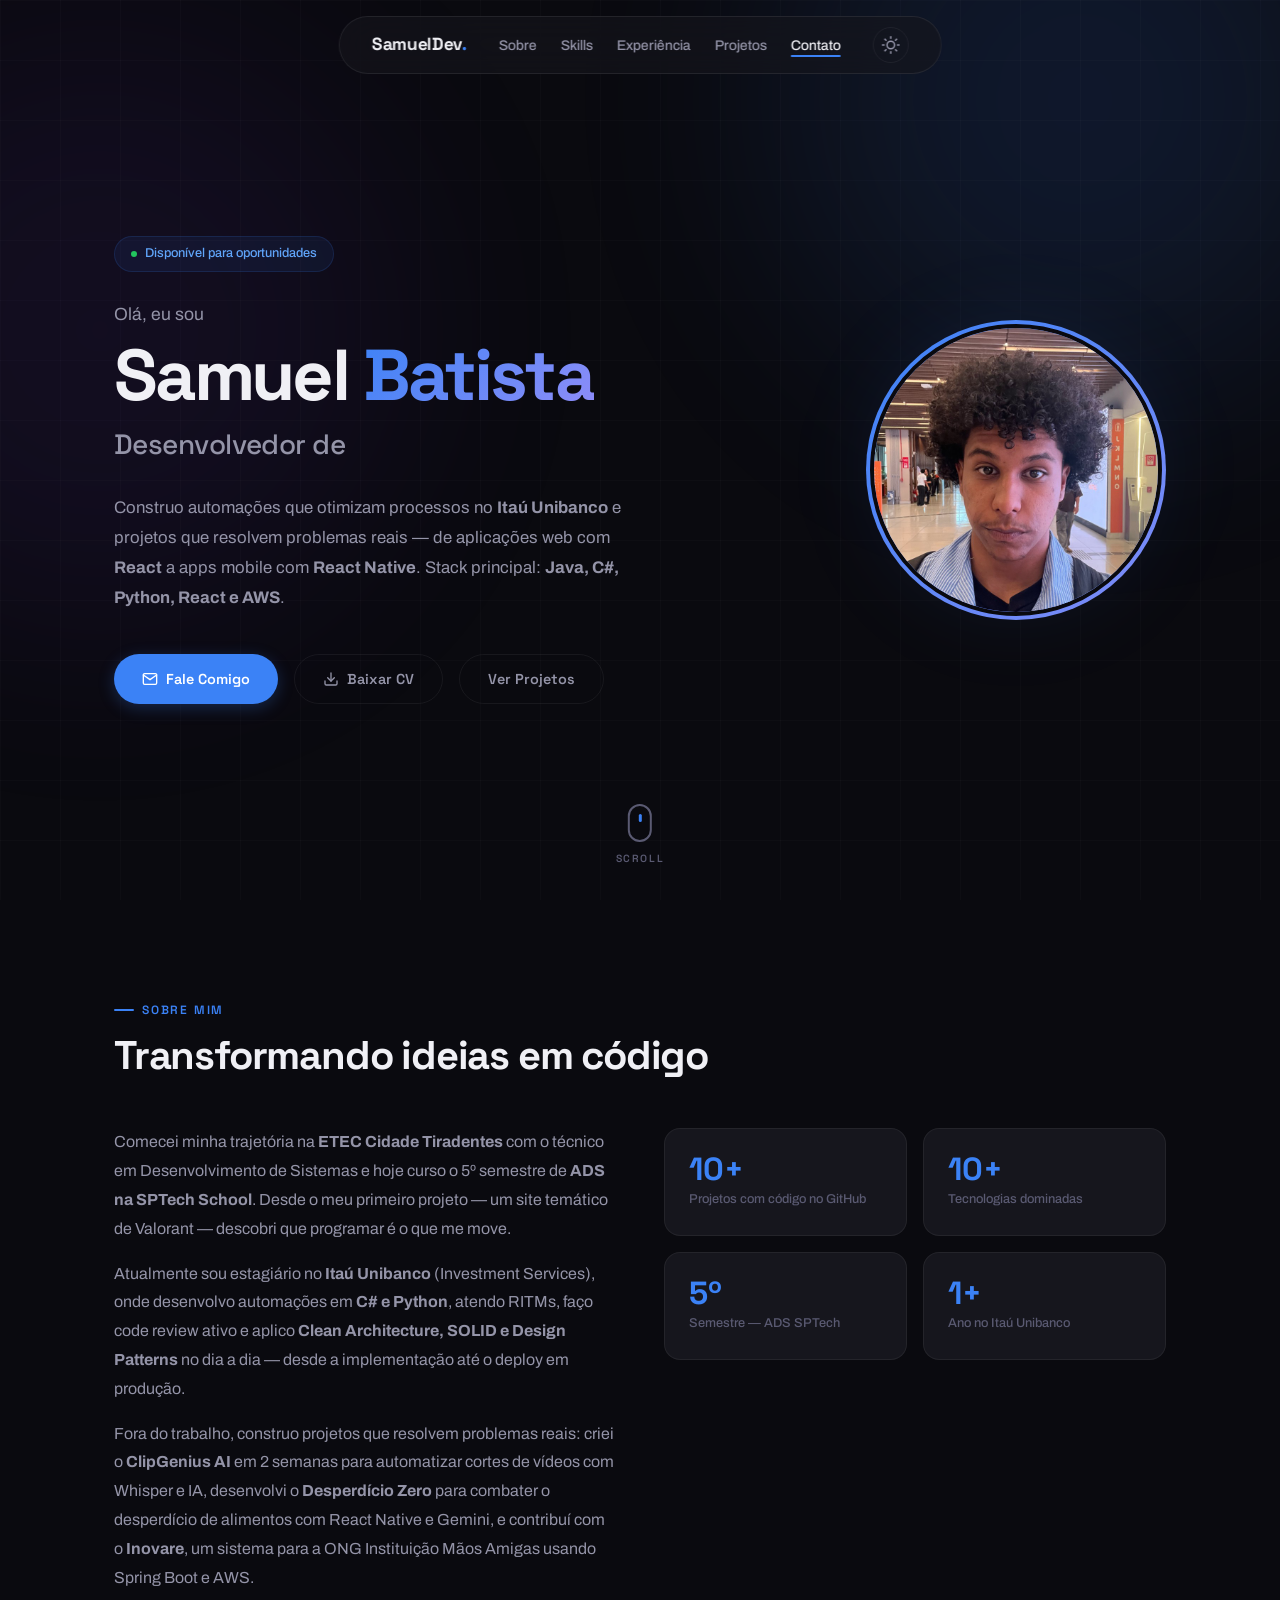
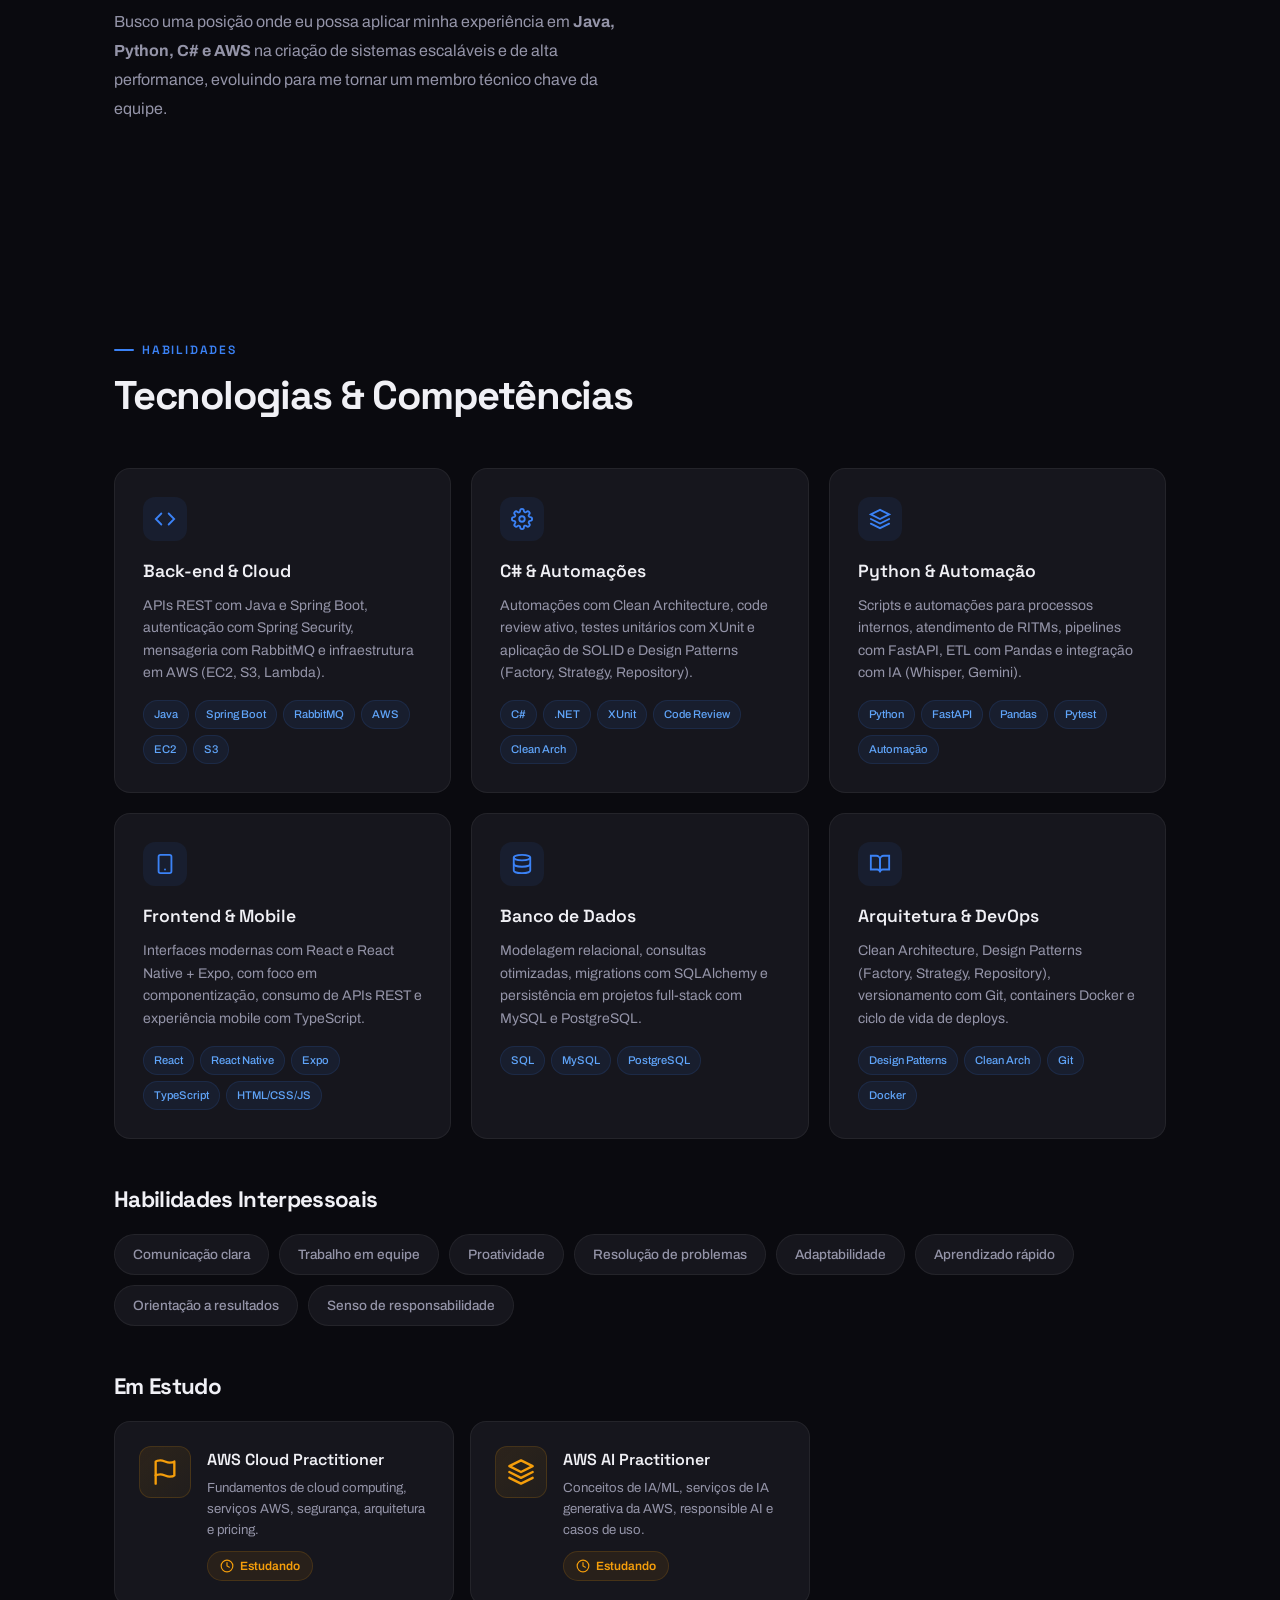
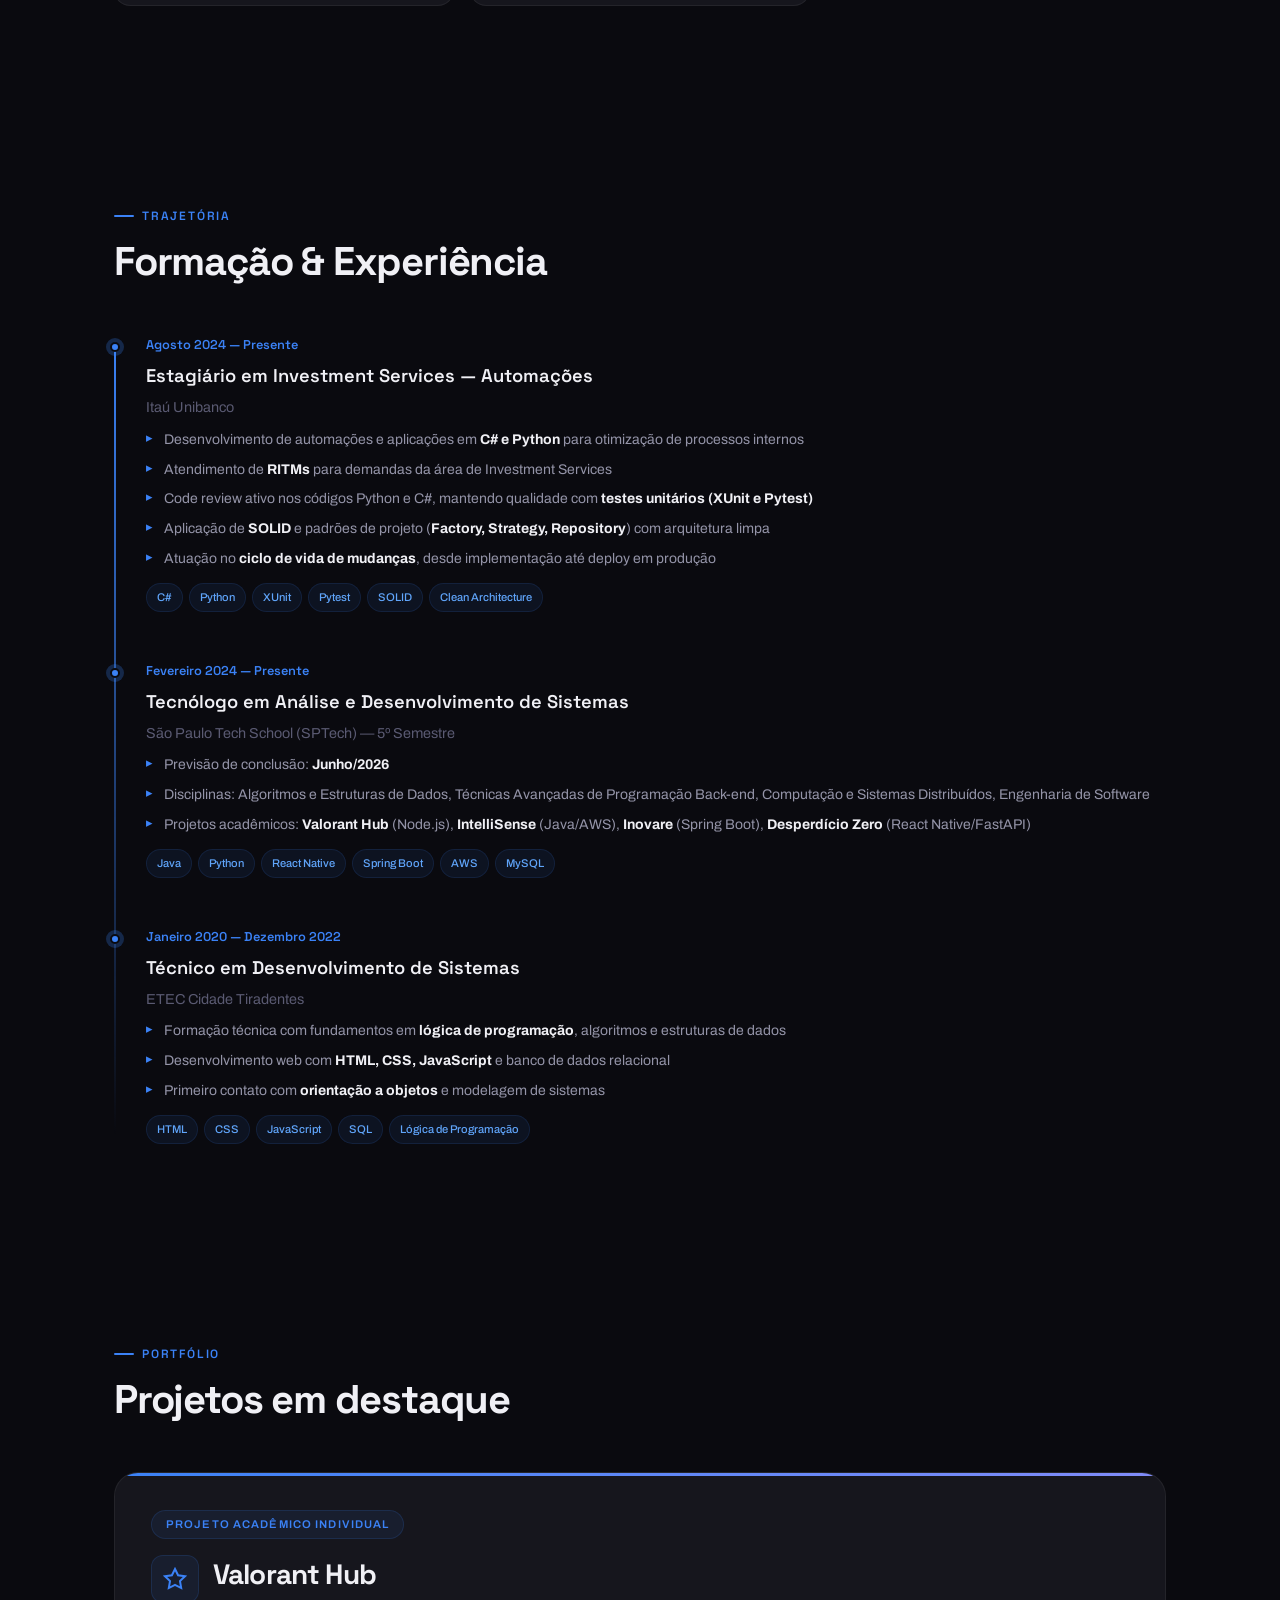
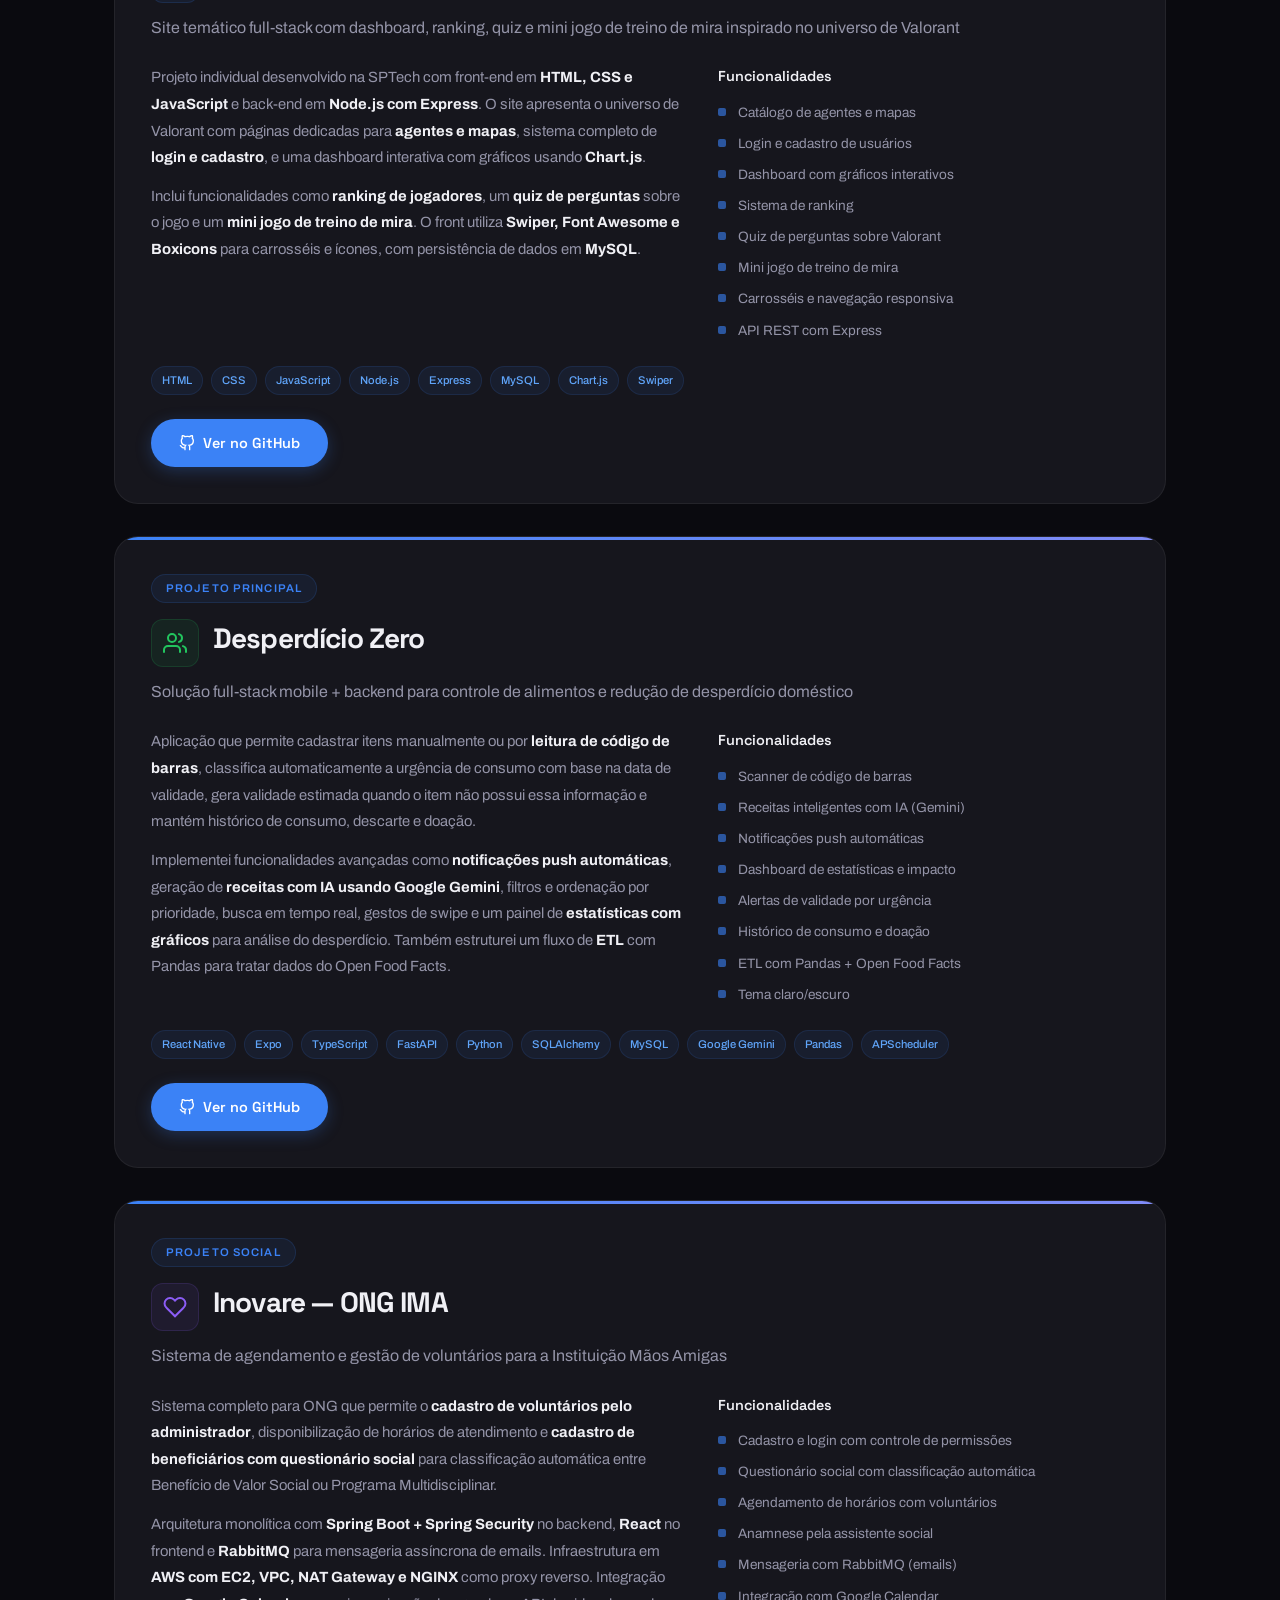
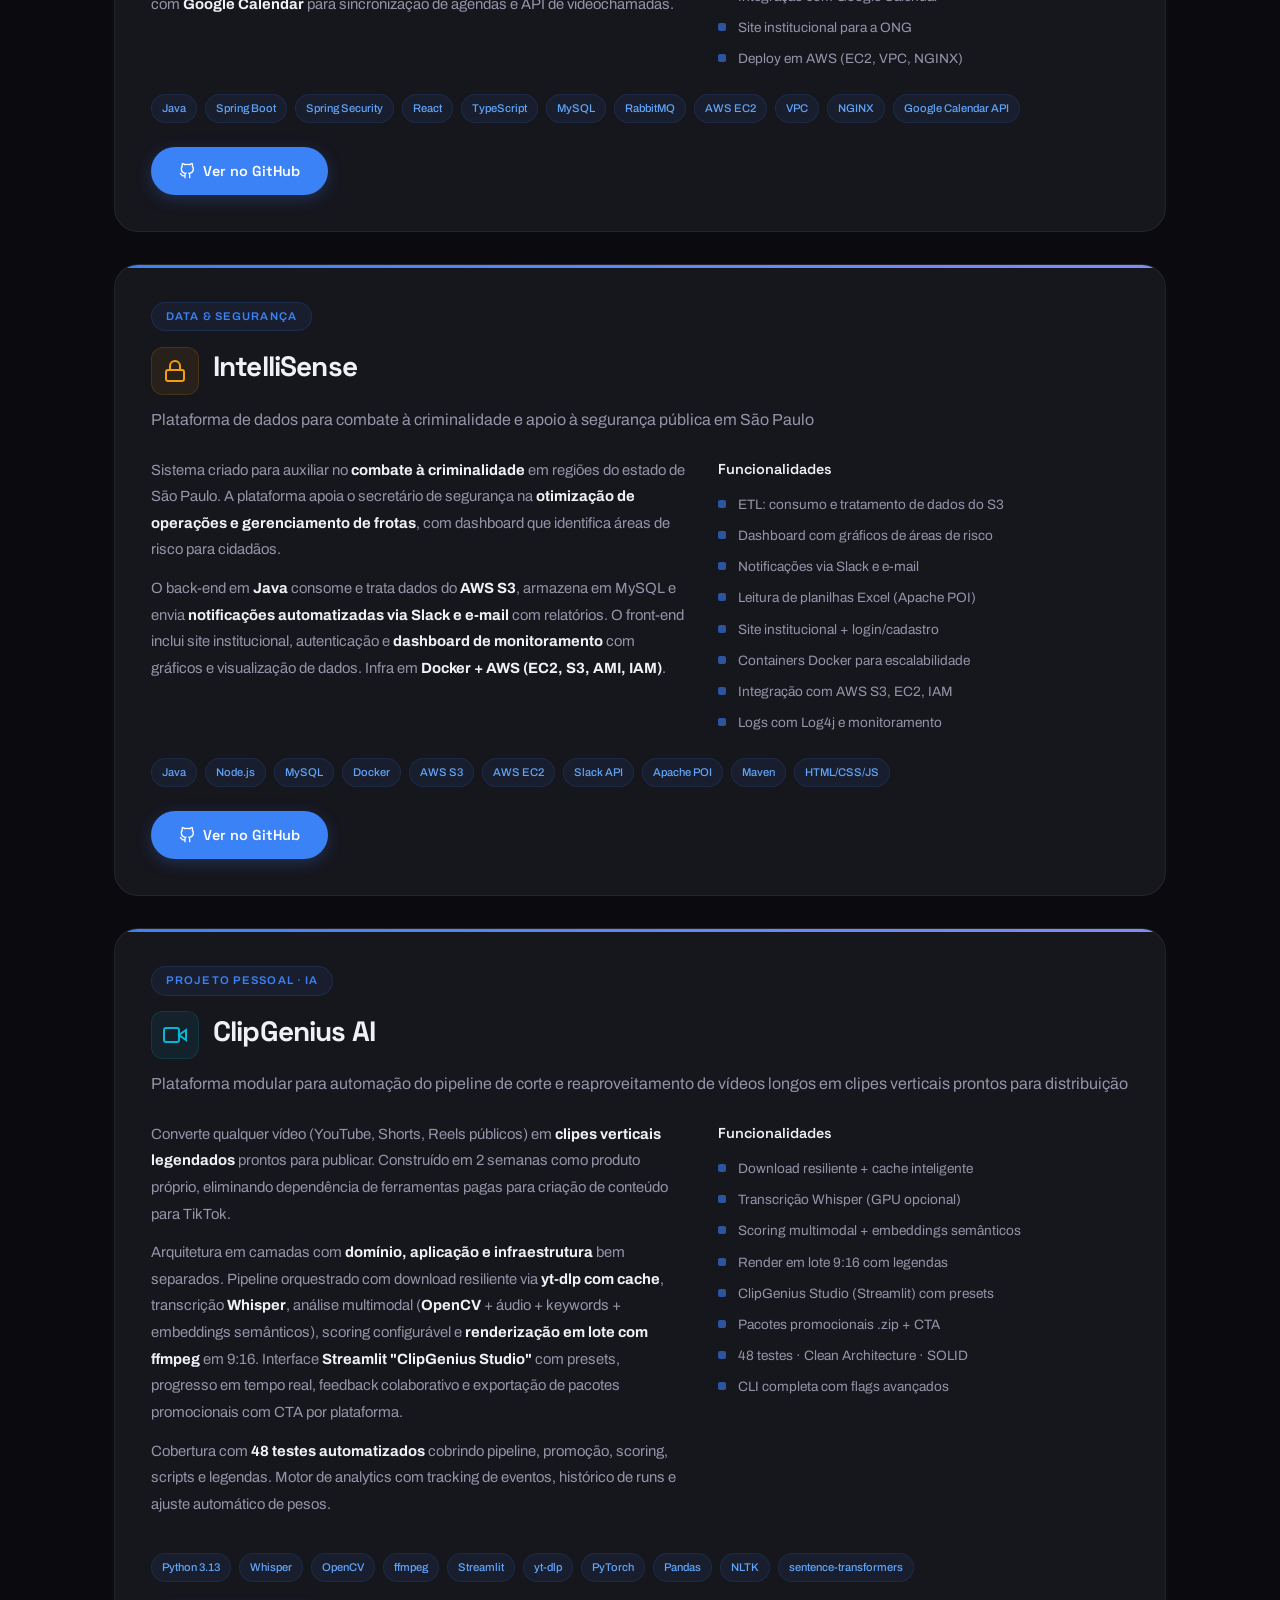
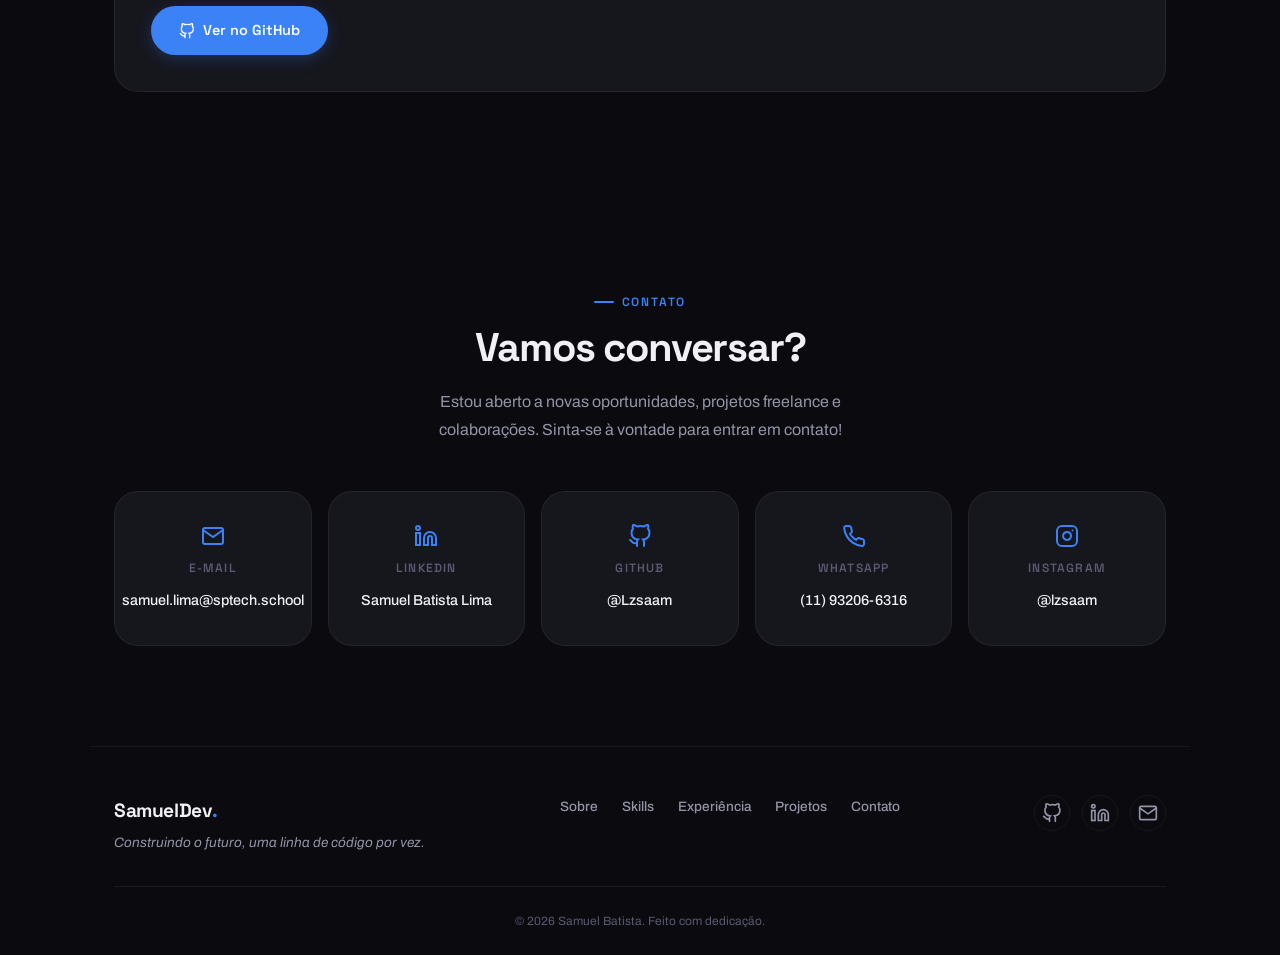
==== commit e7e2dae1: "feat: favicon profissional, OG image, 404 page, JSON-LD, mobile nav animado, performance" ====
--- a/index.html
+++ b/index.html
@@ -4,16 +4,58 @@
   <meta charset="UTF-8">
   <meta name="viewport" content="width=device-width, initial-scale=1.0">
   <meta name="description" content="Portfólio de Samuel Batista — Desenvolvedor de Software, estagiário no Itaú Unibanco e estudante de ADS na SPTech.">
+  <meta name="author" content="Samuel Batista">
+  <meta name="theme-color" content="#0a0f1c">
   <title>Samuel Batista — Desenvolvedor de Software</title>
-  <!-- Favicon -->
-  <link rel="icon" type="image/svg+xml" href="data:image/svg+xml,%3Csvg xmlns='http://www.w3.org/2000/svg' viewBox='0 0 100 100'%3E%3Ctext y='.9em' font-size='90'%3E💻%3C/text%3E%3C/svg%3E">
+
+  <!-- Favicon SVG Profissional -->
+  <link rel="icon" type="image/svg+xml" href="data:image/svg+xml,%3Csvg xmlns='http://www.w3.org/2000/svg' viewBox='0 0 32 32'%3E%3Crect width='32' height='32' rx='8' fill='%230a0f1c'/%3E%3Crect x='1' y='1' width='30' height='30' rx='7' fill='none' stroke='%233b82f6' stroke-width='1.5'/%3E%3Ctext x='16' y='22' font-family='system-ui,-apple-system,sans-serif' font-size='16' font-weight='700' fill='white' text-anchor='middle'%3ESD%3C/text%3E%3C/svg%3E">
+
+  <!-- Preconnect Fonts (Performance) -->
+  <link rel="preconnect" href="https://fonts.googleapis.com">
+  <link rel="preconnect" href="https://fonts.gstatic.com" crossorigin>
+
   <!-- Open Graph -->
   <meta property="og:title" content="Samuel Batista — Desenvolvedor de Software">
   <meta property="og:description" content="Construo automações no Itaú Unibanco e projetos que resolvem problemas reais — de aplicações web com React a apps mobile com React Native. Java, C#, Python e AWS.">
   <meta property="og:type" content="website">
+  <meta property="og:url" content="https://lzsaam.github.io/SamuelDev/">
+  <meta property="og:image" content="https://lzsaam.github.io/SamuelDev/og-image.png">
+  <meta property="og:image:width" content="1200">
+  <meta property="og:image:height" content="630">
   <meta property="og:locale" content="pt_BR">
-  <meta name="twitter:card" content="summary">
+
+  <!-- Twitter Card -->
+  <meta name="twitter:card" content="summary_large_image">
   <meta name="twitter:title" content="Samuel Batista — Desenvolvedor de Software">
+  <meta name="twitter:description" content="Desenvolvedor de Software | Java, Spring Boot, React, Python, AWS">
+  <meta name="twitter:image" content="https://lzsaam.github.io/SamuelDev/og-image.png">
+
+  <!-- JSON-LD Structured Data -->
+  <script type="application/ld+json">
+  {
+    "@context": "https://schema.org",
+    "@type": "Person",
+    "name": "Samuel Batista",
+    "jobTitle": "Desenvolvedor de Software",
+    "url": "https://lzsaam.github.io/SamuelDev/",
+    "sameAs": [
+      "https://github.com/Lzsaam",
+      "https://www.linkedin.com/in/samuel-batista-lima-73294a320/",
+      "https://www.instagram.com/lzsaam/"
+    ],
+    "worksFor": {
+      "@type": "Organization",
+      "name": "Itaú Unibanco"
+    },
+    "alumniOf": {
+      "@type": "EducationalOrganization",
+      "name": "SPTech School"
+    },
+    "knowsAbout": ["Java", "Spring Boot", "React", "Python", "C#", "AWS", "MySQL", "TypeScript", "Docker"]
+  }
+  </script>
+
   <link rel="stylesheet" href="style.css">
 </head>
 <body>
--- a/style.css
+++ b/style.css
@@ -1554,7 +1554,7 @@
 
 /* --- Mobile Nav Overlay --- */
 .mobile-nav {
-  display: none;
+  display: flex;
   position: fixed;
   top: 0;
   left: 0;
@@ -1567,10 +1567,14 @@
   align-items: center;
   justify-content: center;
   gap: 32px;
+  opacity: 0;
+  visibility: hidden;
+  transition: opacity 0.4s ease, visibility 0.4s ease;
 }
 
 .mobile-nav.open {
-  display: flex;
+  opacity: 1;
+  visibility: visible;
 }
 
 .mobile-nav a {
@@ -1578,8 +1582,21 @@
   font-size: 1.5rem;
   font-weight: 600;
   color: var(--color-text-secondary);
-  transition: color var(--transition-fast);
-}
+  transition: color var(--transition-fast), transform 0.4s ease, opacity 0.4s ease;
+  opacity: 0;
+  transform: translateY(20px);
+}
+
+.mobile-nav.open a {
+  opacity: 1;
+  transform: translateY(0);
+}
+
+.mobile-nav.open a:nth-child(2) { transition-delay: 0.05s; }
+.mobile-nav.open a:nth-child(3) { transition-delay: 0.1s; }
+.mobile-nav.open a:nth-child(4) { transition-delay: 0.15s; }
+.mobile-nav.open a:nth-child(5) { transition-delay: 0.2s; }
+.mobile-nav.open a:nth-child(6) { transition-delay: 0.25s; }
 
 .mobile-nav a:hover {
   color: var(--color-accent);
@@ -1594,6 +1611,11 @@
   color: var(--color-text);
   font-size: 1.5rem;
   cursor: pointer;
+  transition: transform 0.3s ease;
+}
+
+.mobile-nav__close:hover {
+  transform: rotate(90deg);
 }
 
 /* --- Responsive --- */
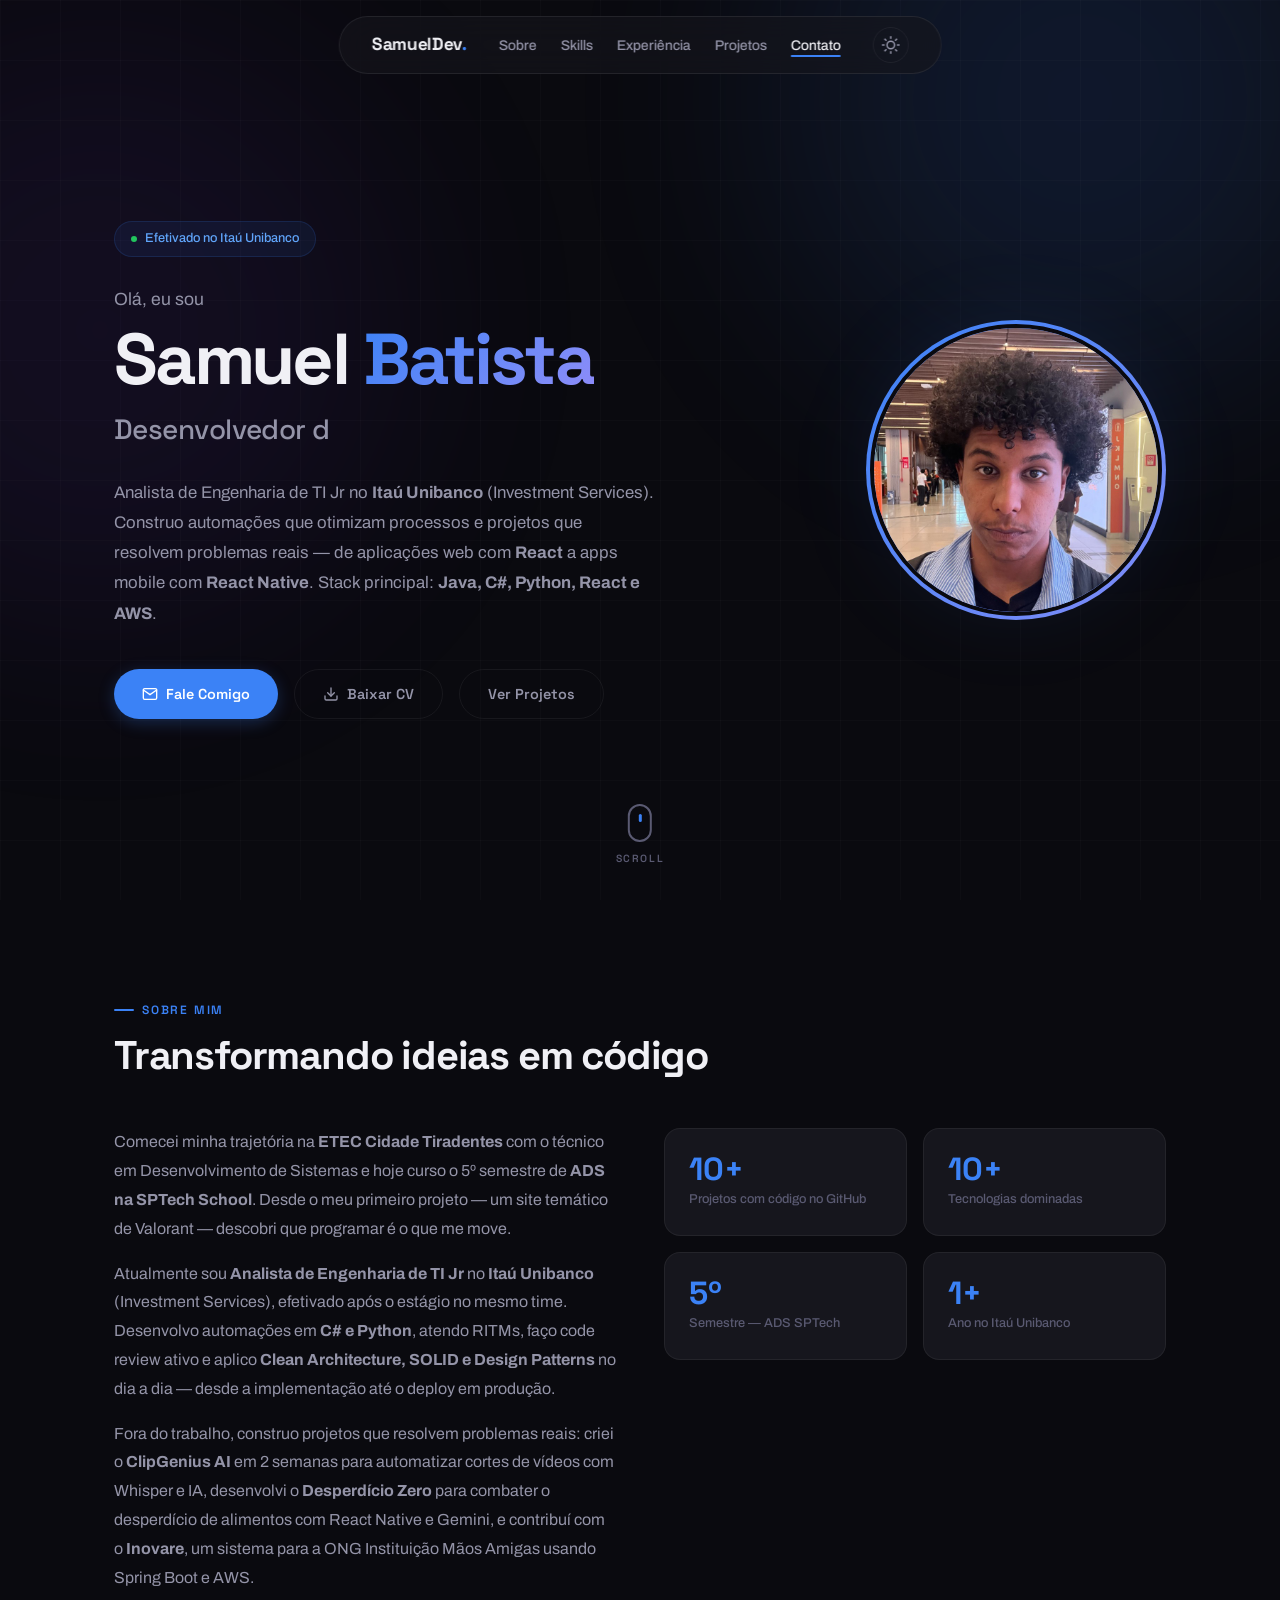
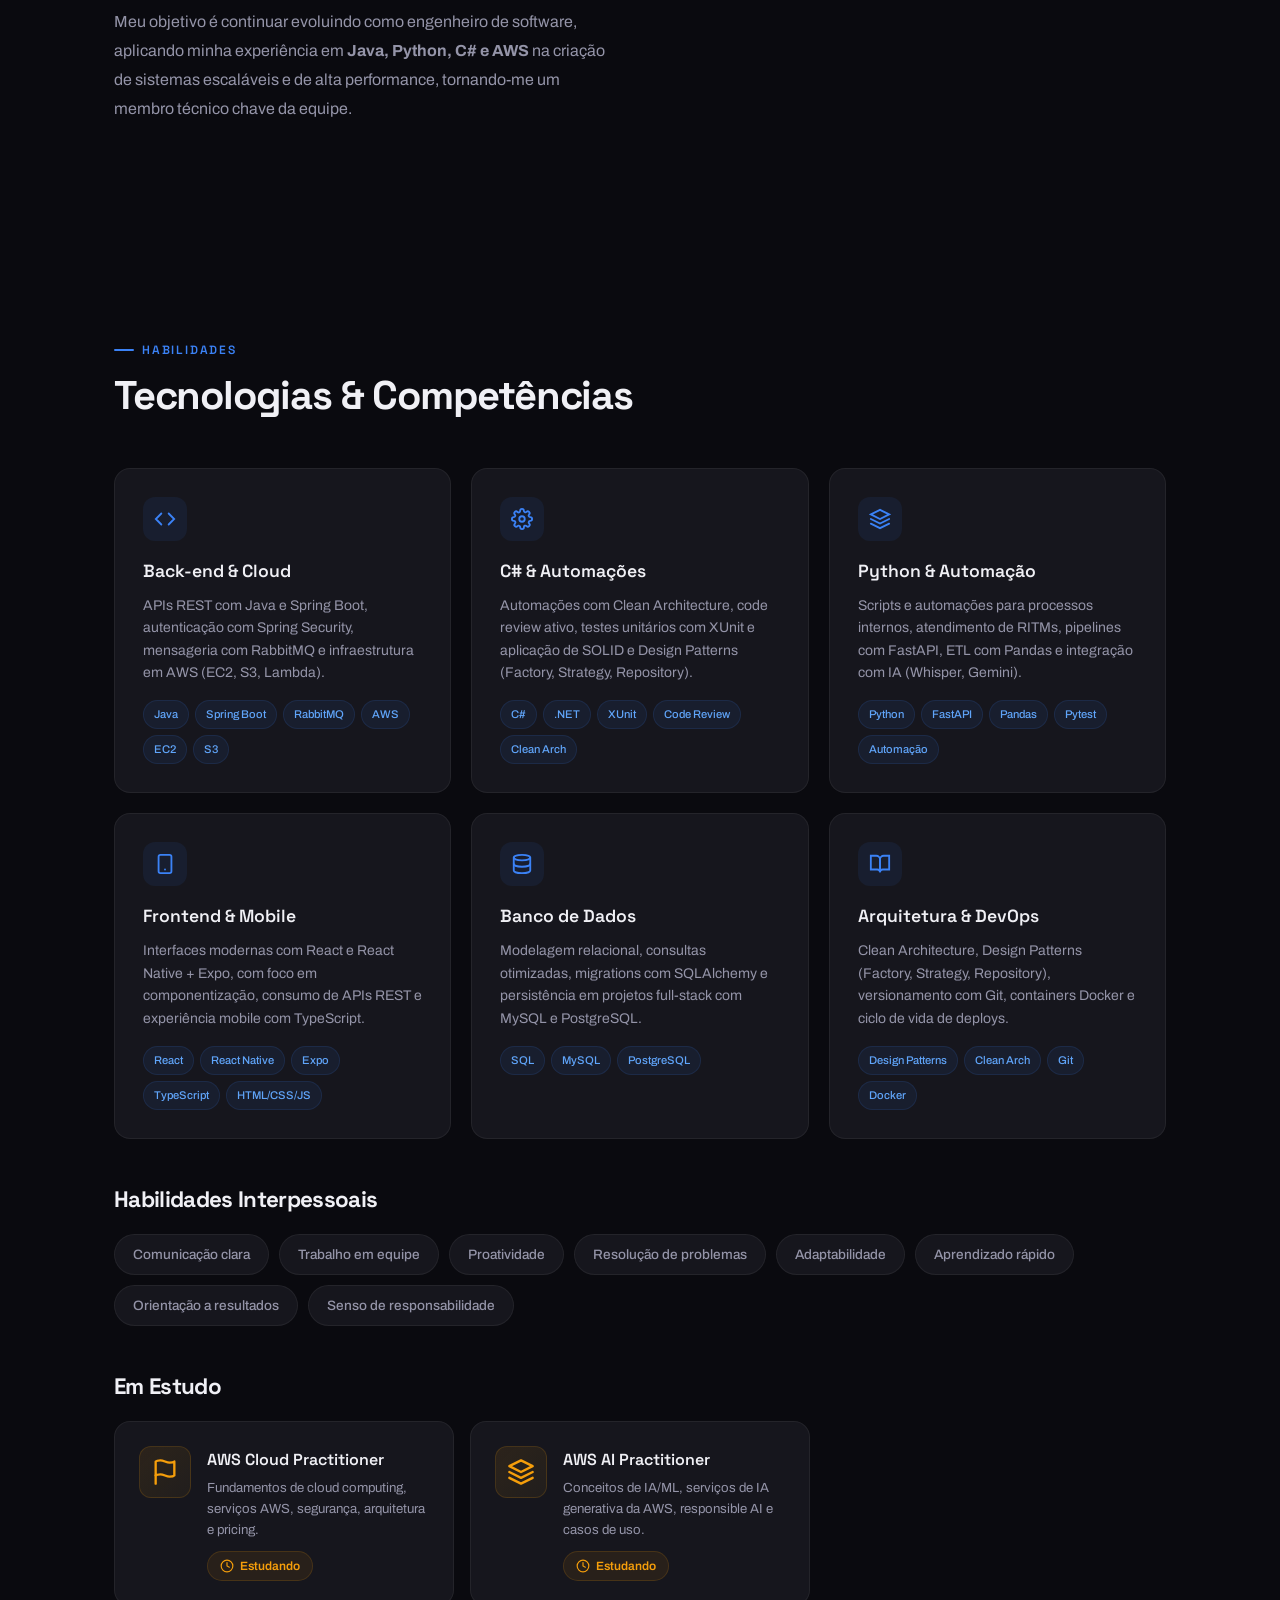
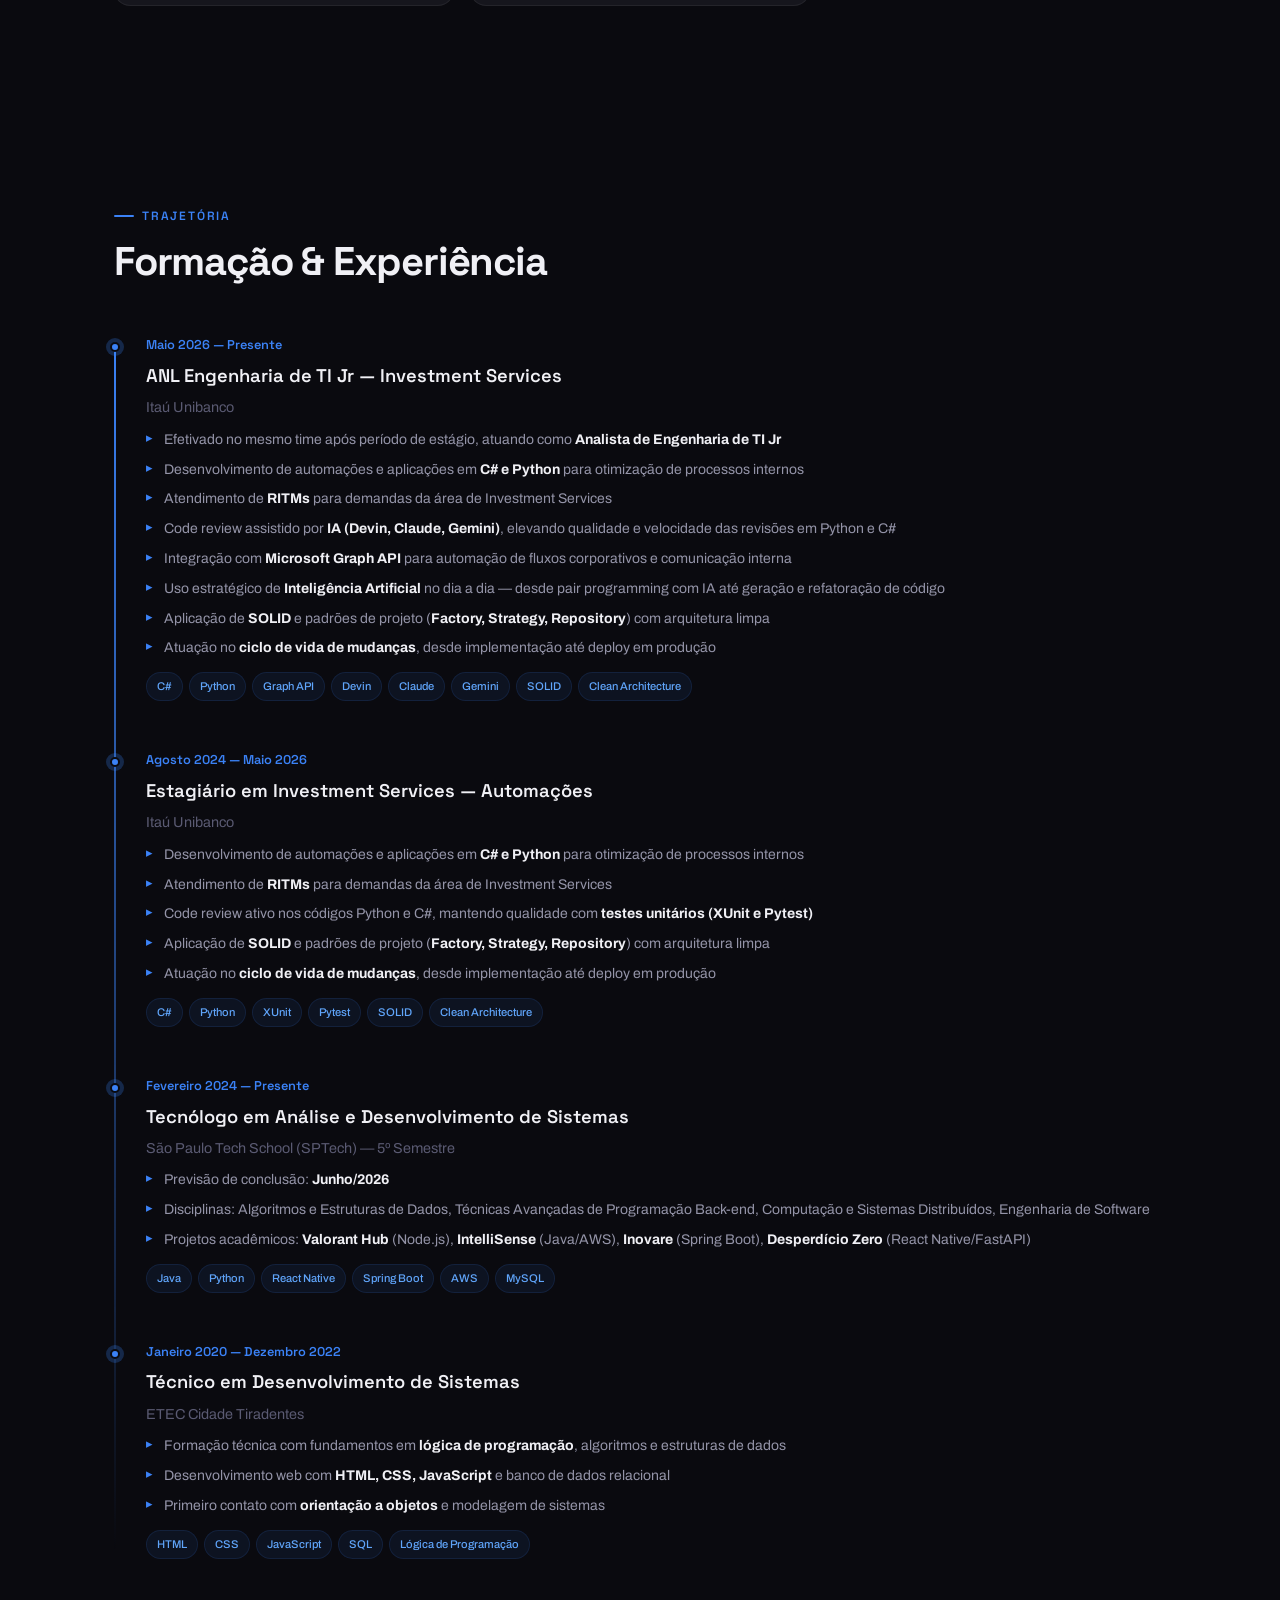
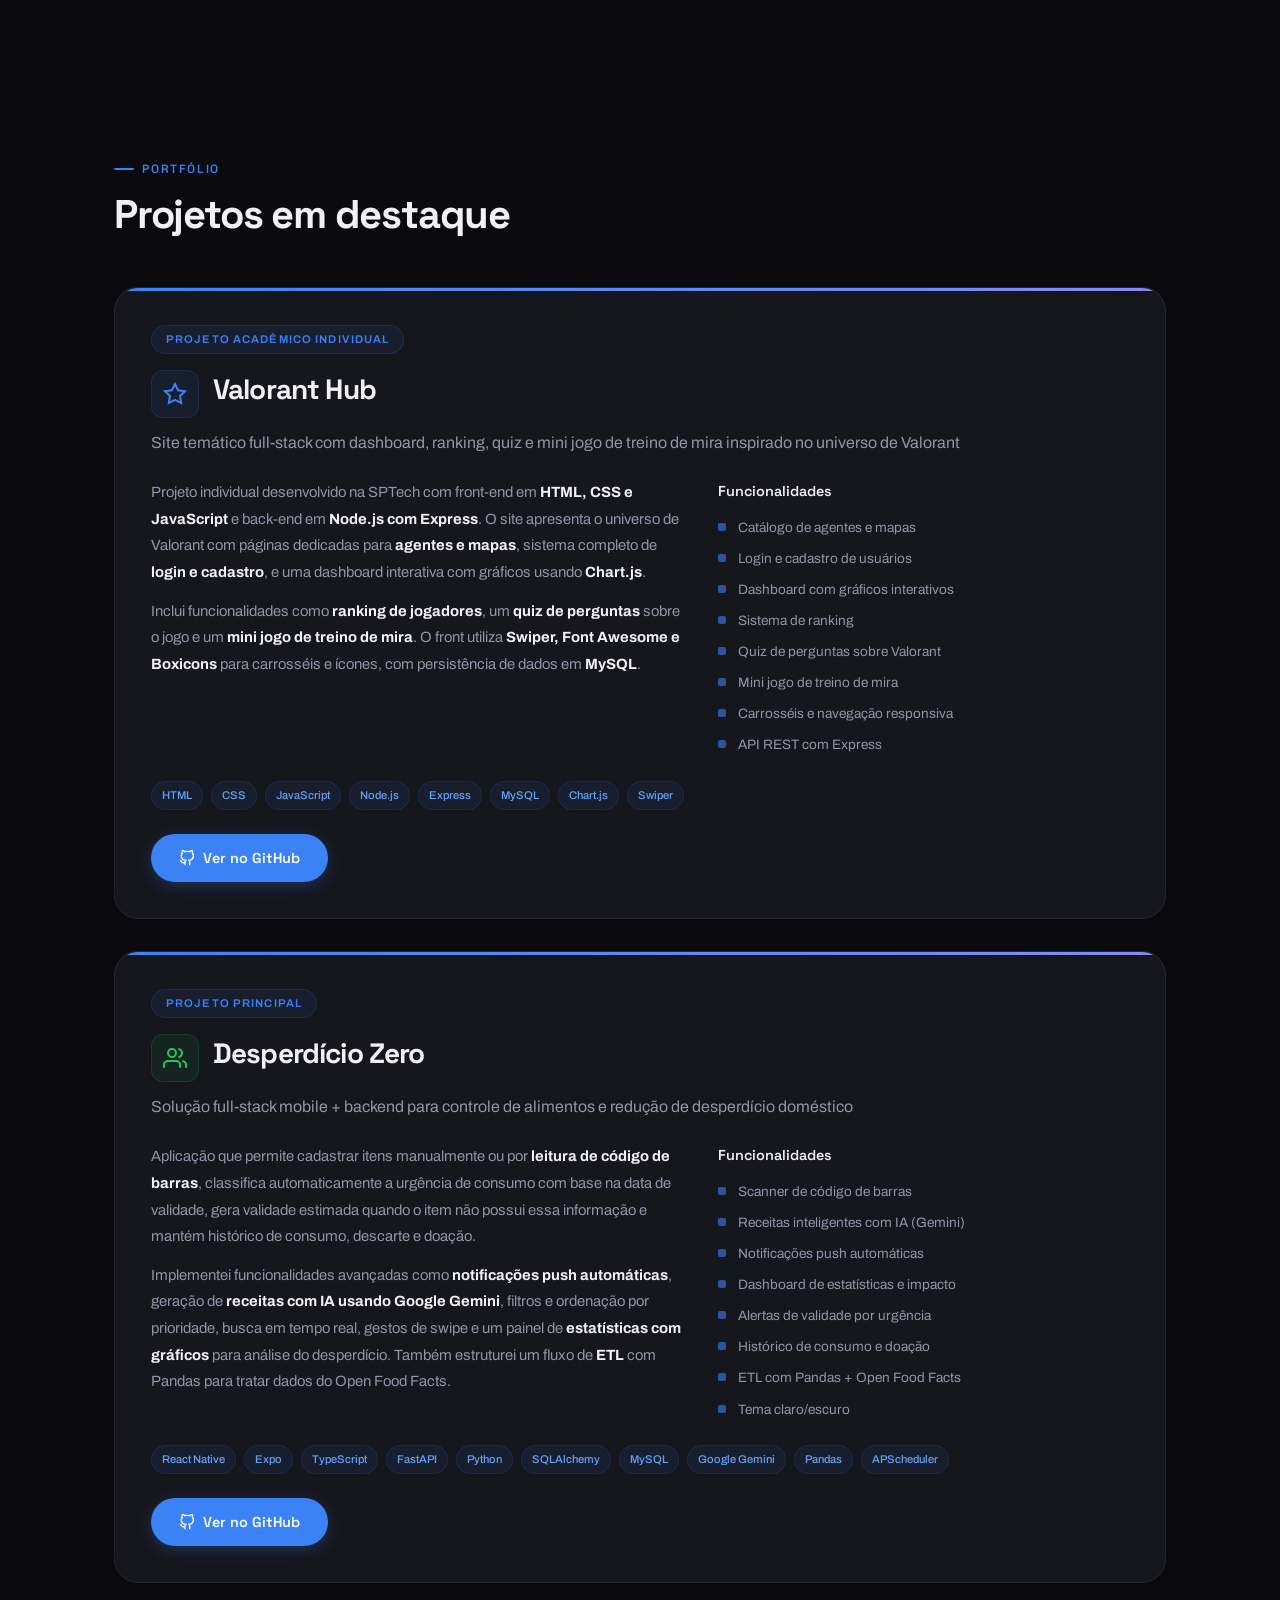
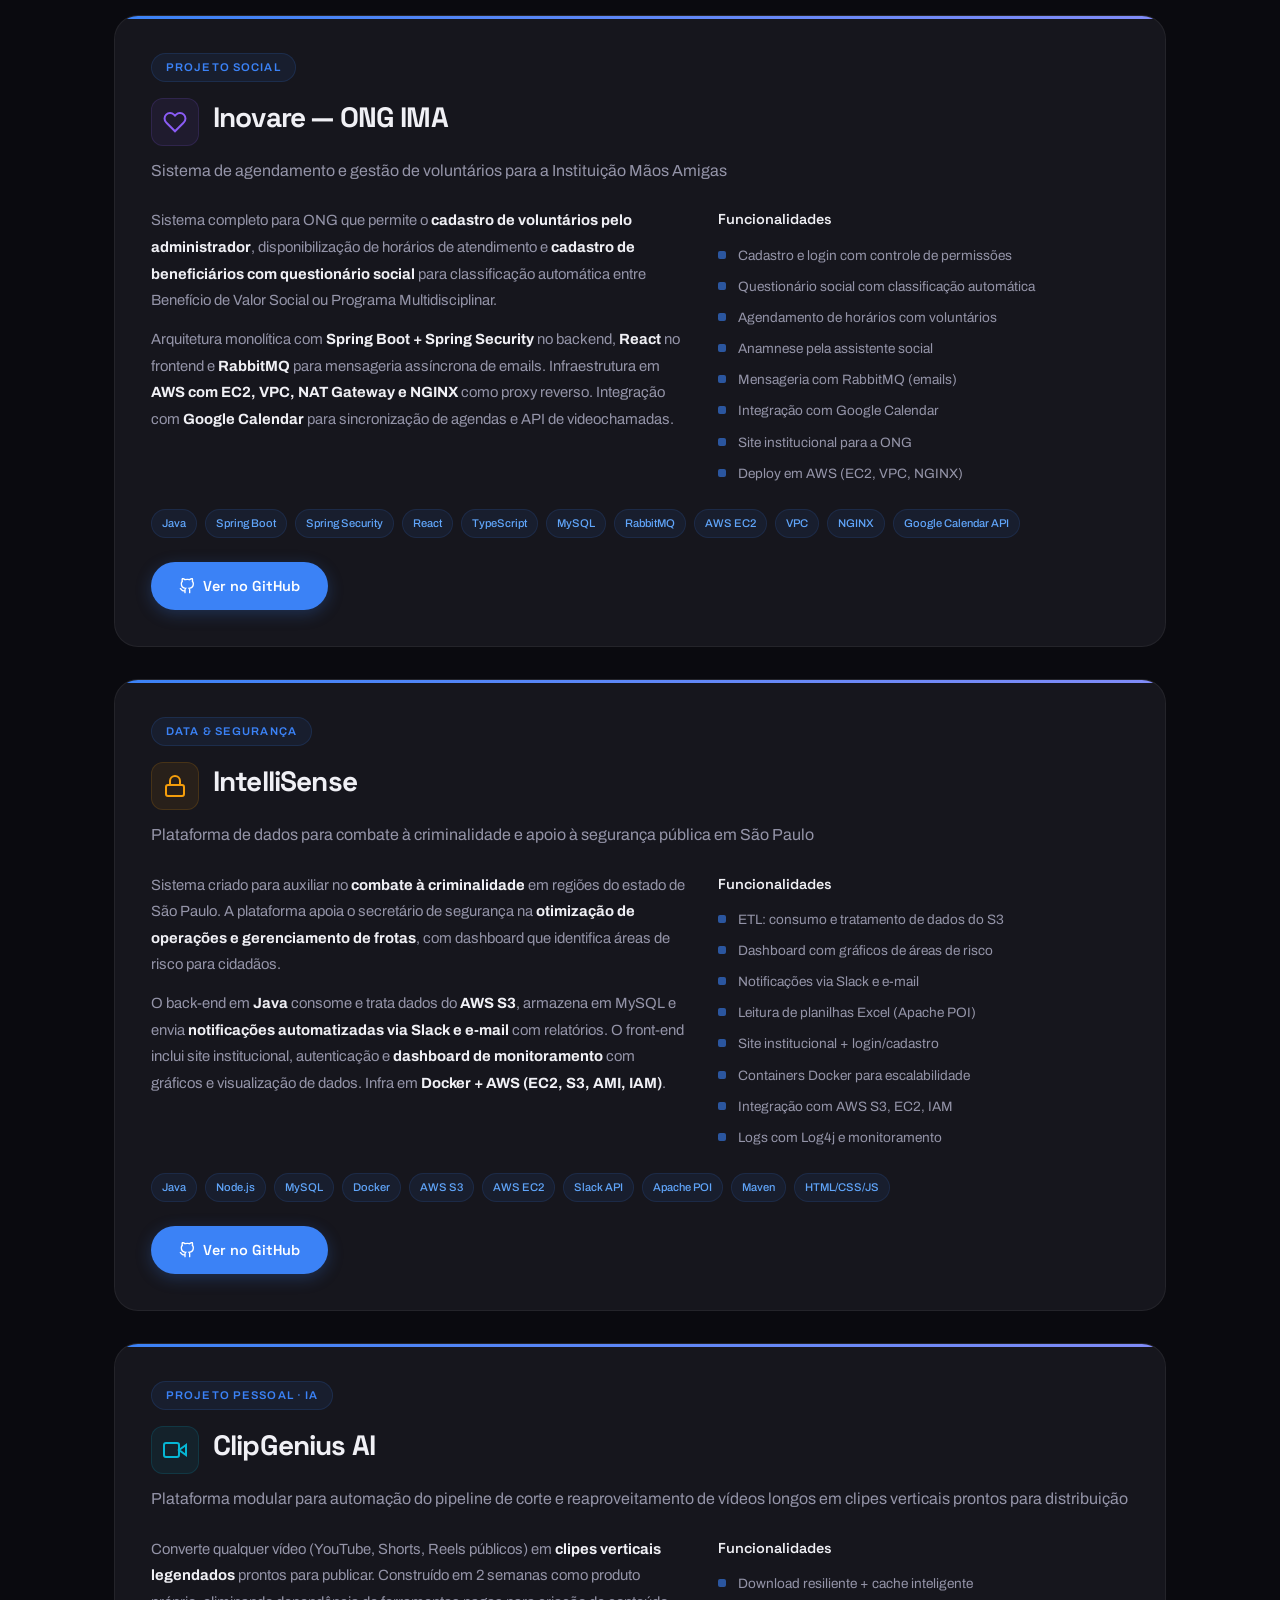
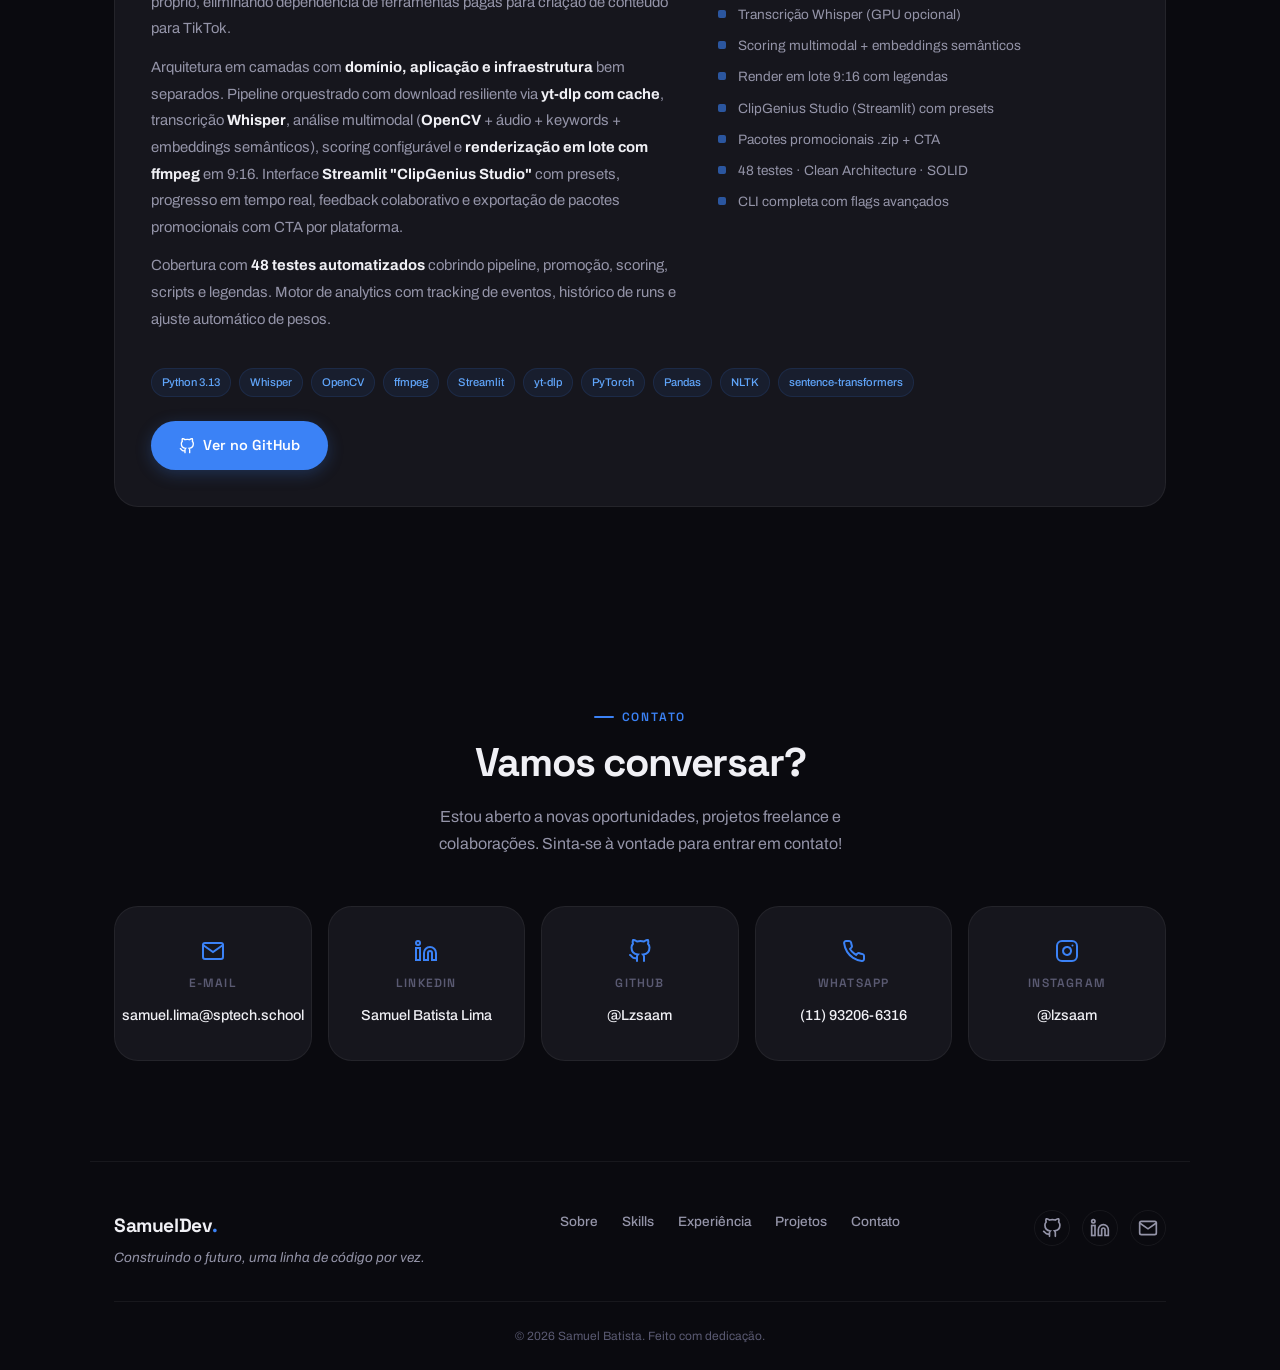
==== commit 53b89fff: "Efetivado! Atualização para ANL Engenharia TI Jr + skills de IA" ====
--- a/index.html
+++ b/index.html
@@ -3,7 +3,7 @@
 <head>
   <meta charset="UTF-8">
   <meta name="viewport" content="width=device-width, initial-scale=1.0">
-  <meta name="description" content="Portfólio de Samuel Batista — Desenvolvedor de Software, estagiário no Itaú Unibanco e estudante de ADS na SPTech.">
+  <meta name="description" content="Portfólio de Samuel Batista — Analista de Engenharia de TI Jr no Itaú Unibanco e estudante de ADS na SPTech.">
   <meta name="author" content="Samuel Batista">
   <meta name="theme-color" content="#0a0f1c">
   <title>Samuel Batista — Desenvolvedor de Software</title>
@@ -17,7 +17,7 @@
 
   <!-- Open Graph -->
   <meta property="og:title" content="Samuel Batista — Desenvolvedor de Software">
-  <meta property="og:description" content="Construo automações no Itaú Unibanco e projetos que resolvem problemas reais — de aplicações web com React a apps mobile com React Native. Java, C#, Python e AWS.">
+  <meta property="og:description" content="Analista de Engenharia de TI Jr no Itaú Unibanco. Construo automações e projetos que resolvem problemas reais — de aplicações web com React a apps mobile com React Native. Java, C#, Python e AWS.">
   <meta property="og:type" content="website">
   <meta property="og:url" content="https://lzsaam.github.io/SamuelDev/">
   <meta property="og:image" content="https://lzsaam.github.io/SamuelDev/og-image.png">
@@ -37,7 +37,7 @@
     "@context": "https://schema.org",
     "@type": "Person",
     "name": "Samuel Batista",
-    "jobTitle": "Desenvolvedor de Software",
+    "jobTitle": "Analista de Engenharia de TI Jr",
     "url": "https://lzsaam.github.io/SamuelDev/",
     "sameAs": [
       "https://github.com/Lzsaam",
@@ -103,12 +103,12 @@
   <!-- Hero -->
   <header class="hero">
     <div class="hero__content hero-animate">
-      <div class="hero__badge hero-animate__item"><span class="dot"></span> Disponível para oportunidades</div>
+      <div class="hero__badge hero-animate__item"><span class="dot"></span> Efetivado no Itaú Unibanco</div>
       <p class="hero__greeting hero-animate__item">Olá, eu sou</p>
       <h1 class="hero__name hero-animate__item">Samuel <span class="accent">Batista</span></h1>
       <p class="hero__role hero-animate__item">Desenvolvedor de Software</p>
       <p class="hero__description">
-        Construo automações que otimizam processos no <strong>Itaú Unibanco</strong> e projetos que resolvem problemas reais — de aplicações web com <strong>React</strong> a apps mobile com <strong>React Native</strong>. Stack principal: <strong>Java, C#, Python, React e AWS</strong>.
+        Analista de Engenharia de TI Jr no <strong>Itaú Unibanco</strong> (Investment Services). Construo automações que otimizam processos e projetos que resolvem problemas reais — de aplicações web com <strong>React</strong> a apps mobile com <strong>React Native</strong>. Stack principal: <strong>Java, C#, Python, React e AWS</strong>.
       </p>
       <div class="hero__actions hero-animate__item">
         <a href="#contato" class="btn btn--primary">
@@ -125,7 +125,7 @@
     <div class="hero__photo hero-animate__item">
       <div class="hero__photo-glow"></div>
       <div class="hero__photo-frame">
-        <img src="samuel-batista.jpeg" alt="Samuel Batista — Desenvolvedor de Software" loading="lazy">
+        <img src="samuel-batista.jpeg" alt="Samuel Batista — Desenvolvedor de Software" loading="eager" fetchpriority="high">
       </div>
     </div>
   </header>
@@ -147,9 +147,9 @@
     <div class="about__grid">
       <div class="about__text reveal">
         <p>Comecei minha trajetória na <strong>ETEC Cidade Tiradentes</strong> com o técnico em Desenvolvimento de Sistemas e hoje curso o 5º semestre de <strong>ADS na SPTech School</strong>. Desde o meu primeiro projeto — um site temático de Valorant — descobri que programar é o que me move.</p>
-        <p>Atualmente sou estagiário no <strong>Itaú Unibanco</strong> (Investment Services), onde desenvolvo automações em <strong>C# e Python</strong>, atendo RITMs, faço code review ativo e aplico <strong>Clean Architecture, SOLID e Design Patterns</strong> no dia a dia — desde a implementação até o deploy em produção.</p>
+        <p>Atualmente sou <strong>Analista de Engenharia de TI Jr</strong> no <strong>Itaú Unibanco</strong> (Investment Services), efetivado após o estágio no mesmo time. Desenvolvo automações em <strong>C# e Python</strong>, atendo RITMs, faço code review ativo e aplico <strong>Clean Architecture, SOLID e Design Patterns</strong> no dia a dia — desde a implementação até o deploy em produção.</p>
         <p>Fora do trabalho, construo projetos que resolvem problemas reais: criei o <strong>ClipGenius AI</strong> em 2 semanas para automatizar cortes de vídeos com Whisper e IA, desenvolvi o <strong>Desperdício Zero</strong> para combater o desperdício de alimentos com React Native e Gemini, e contribuí com o <strong>Inovare</strong>, um sistema para a ONG Instituição Mãos Amigas usando Spring Boot e AWS.</p>
-        <p>Busco uma posição onde eu possa aplicar minha experiência em <strong>Java, Python, C# e AWS</strong> na criação de sistemas escaláveis e de alta performance, evoluindo para me tornar um membro técnico chave da equipe.</p>
+        <p>Meu objetivo é continuar evoluindo como engenheiro de software, aplicando minha experiência em <strong>Java, Python, C# e AWS</strong> na criação de sistemas escaláveis e de alta performance, tornando-me um membro técnico chave da equipe.</p>
       </div>
       <div class="about__stats reveal-scale">
         <div class="stat-card">
@@ -304,7 +304,32 @@
     </div>
     <div class="timeline">
       <div class="timeline__item reveal-left">
-        <div class="timeline__date">Agosto 2024 — Presente</div>
+        <div class="timeline__date">Maio 2026 — Presente</div>
+        <h3 class="timeline__title">ANL Engenharia de TI Jr — Investment Services</h3>
+        <div class="timeline__company">Itaú Unibanco</div>
+        <ul class="timeline__bullets">
+          <li>Efetivado no mesmo time após período de estágio, atuando como <strong>Analista de Engenharia de TI Jr</strong></li>
+          <li>Desenvolvimento de automações e aplicações em <strong>C# e Python</strong> para otimização de processos internos</li>
+          <li>Atendimento de <strong>RITMs</strong> para demandas da área de Investment Services</li>
+          <li>Code review assistido por <strong>IA (Devin, Claude, Gemini)</strong>, elevando qualidade e velocidade das revisões em Python e C#</li>
+          <li>Integração com <strong>Microsoft Graph API</strong> para automação de fluxos corporativos e comunicação interna</li>
+          <li>Uso estratégico de <strong>Inteligência Artificial</strong> no dia a dia — desde pair programming com IA até geração e refatoração de código</li>
+          <li>Aplicação de <strong>SOLID</strong> e padrões de projeto (<strong>Factory, Strategy, Repository</strong>) com arquitetura limpa</li>
+          <li>Atuação no <strong>ciclo de vida de mudanças</strong>, desde implementação até deploy em produção</li>
+        </ul>
+        <div class="timeline__tags">
+          <span class="tag">C#</span>
+          <span class="tag">Python</span>
+          <span class="tag">Graph API</span>
+          <span class="tag">Devin</span>
+          <span class="tag">Claude</span>
+          <span class="tag">Gemini</span>
+          <span class="tag">SOLID</span>
+          <span class="tag">Clean Architecture</span>
+        </div>
+      </div>
+      <div class="timeline__item reveal-left">
+        <div class="timeline__date">Agosto 2024 — Maio 2026</div>
         <h3 class="timeline__title">Estagiário em Investment Services — Automações</h3>
         <div class="timeline__company">Itaú Unibanco</div>
         <ul class="timeline__bullets">
@@ -321,7 +346,6 @@
           <span class="tag">Pytest</span>
           <span class="tag">SOLID</span>
           <span class="tag">Clean Architecture</span>
-
         </div>
       </div>
       <div class="timeline__item reveal-left">
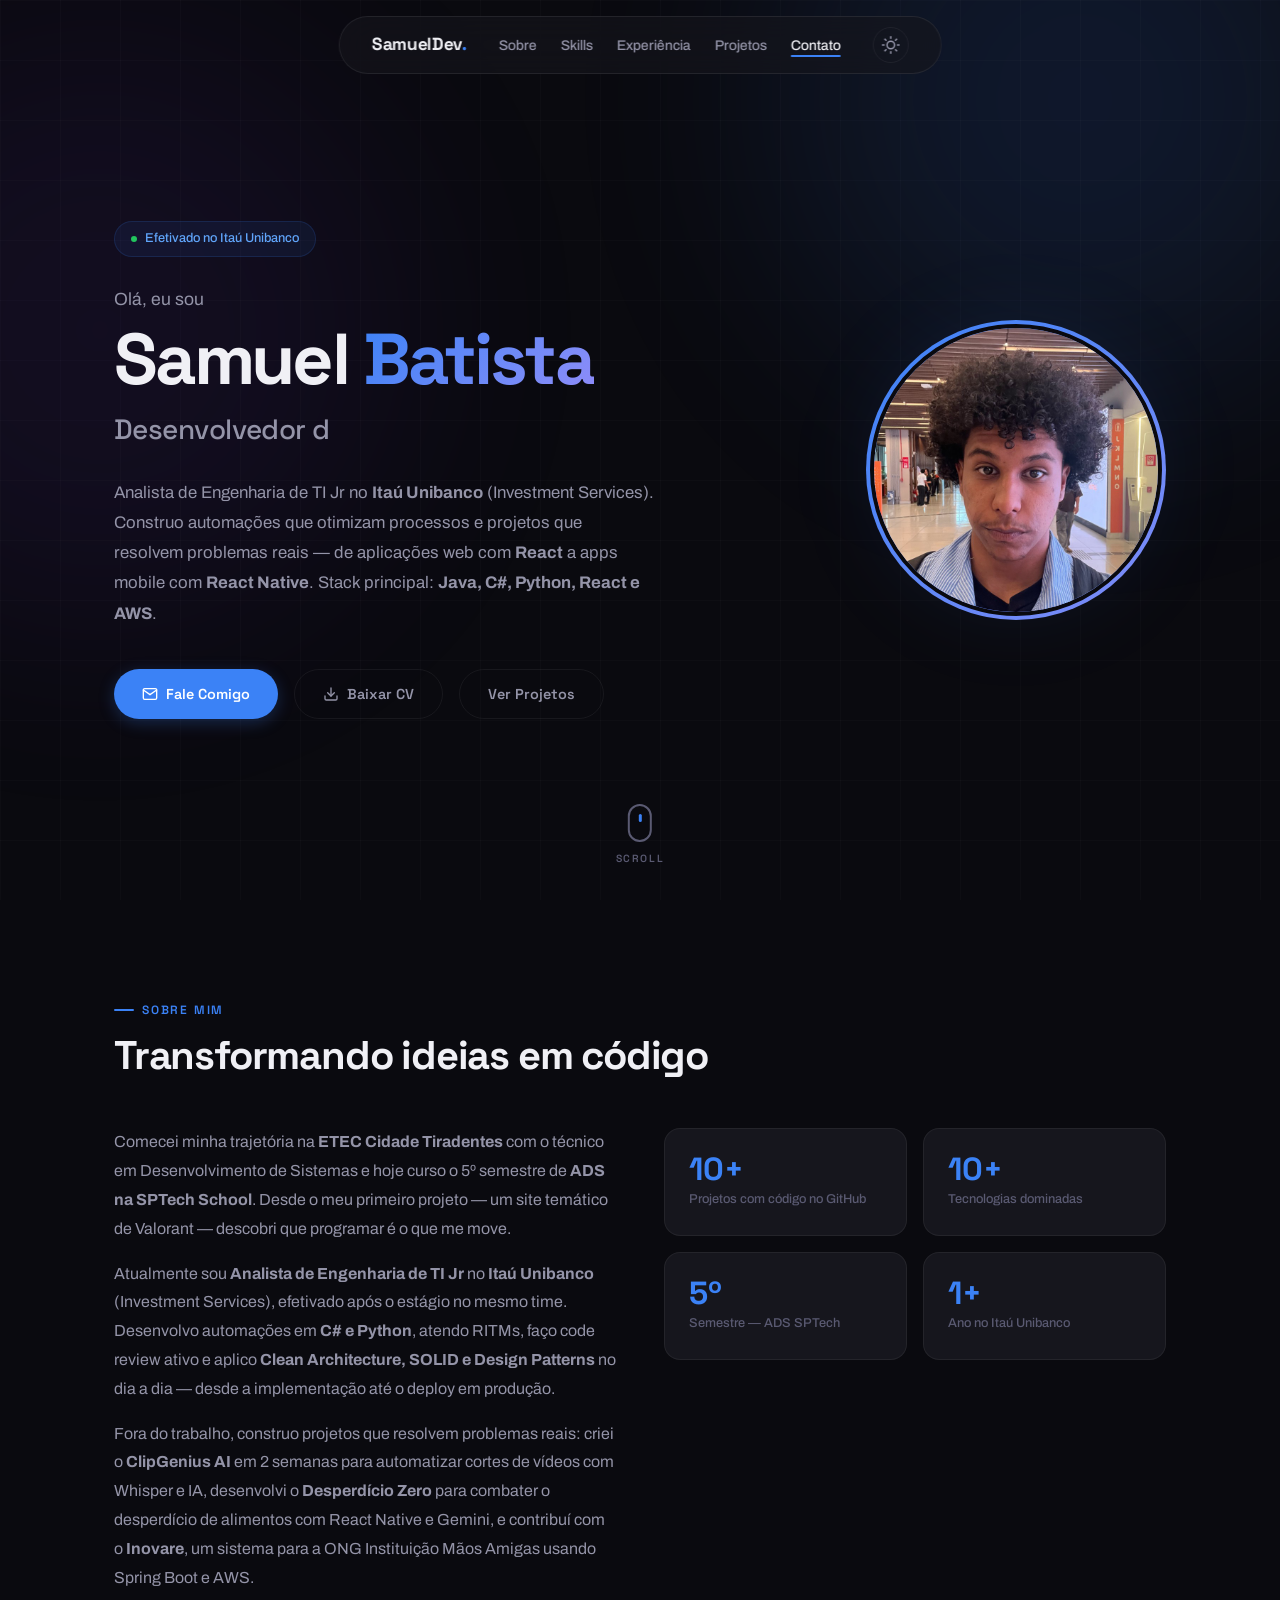
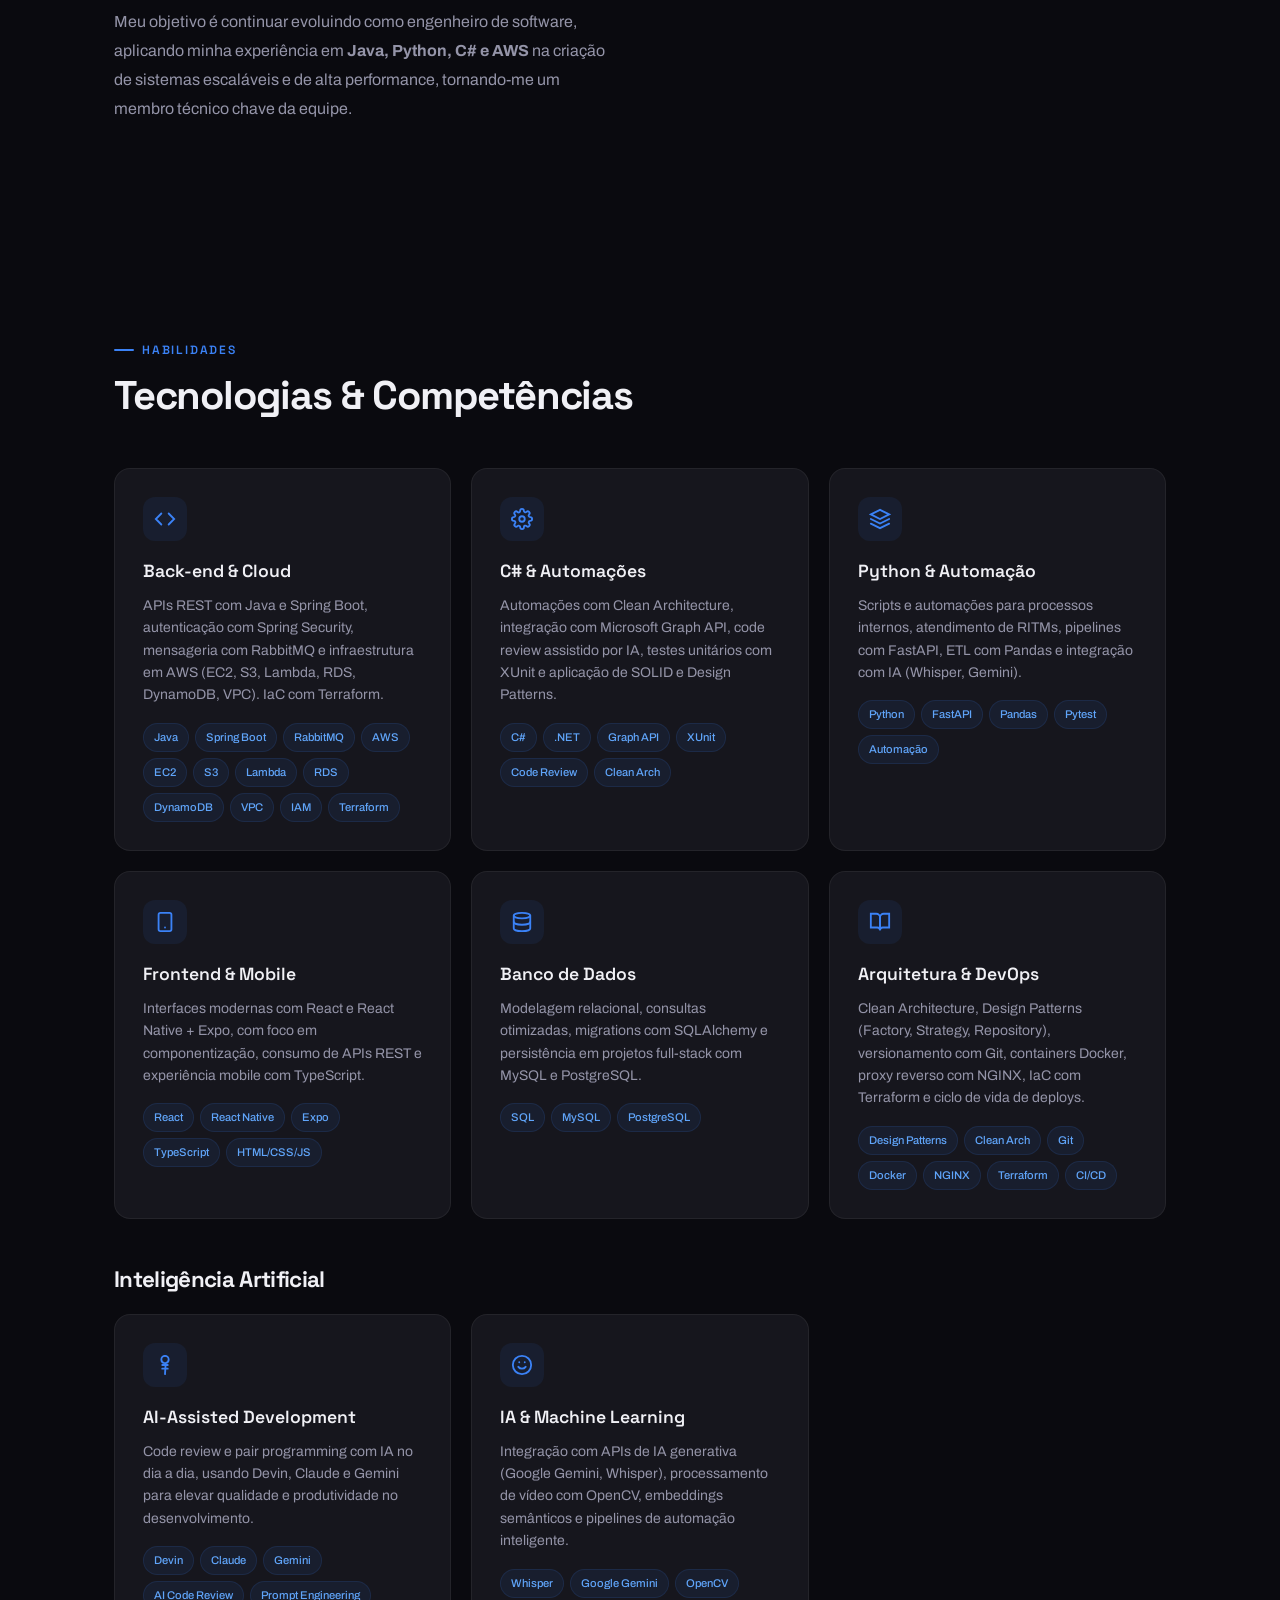
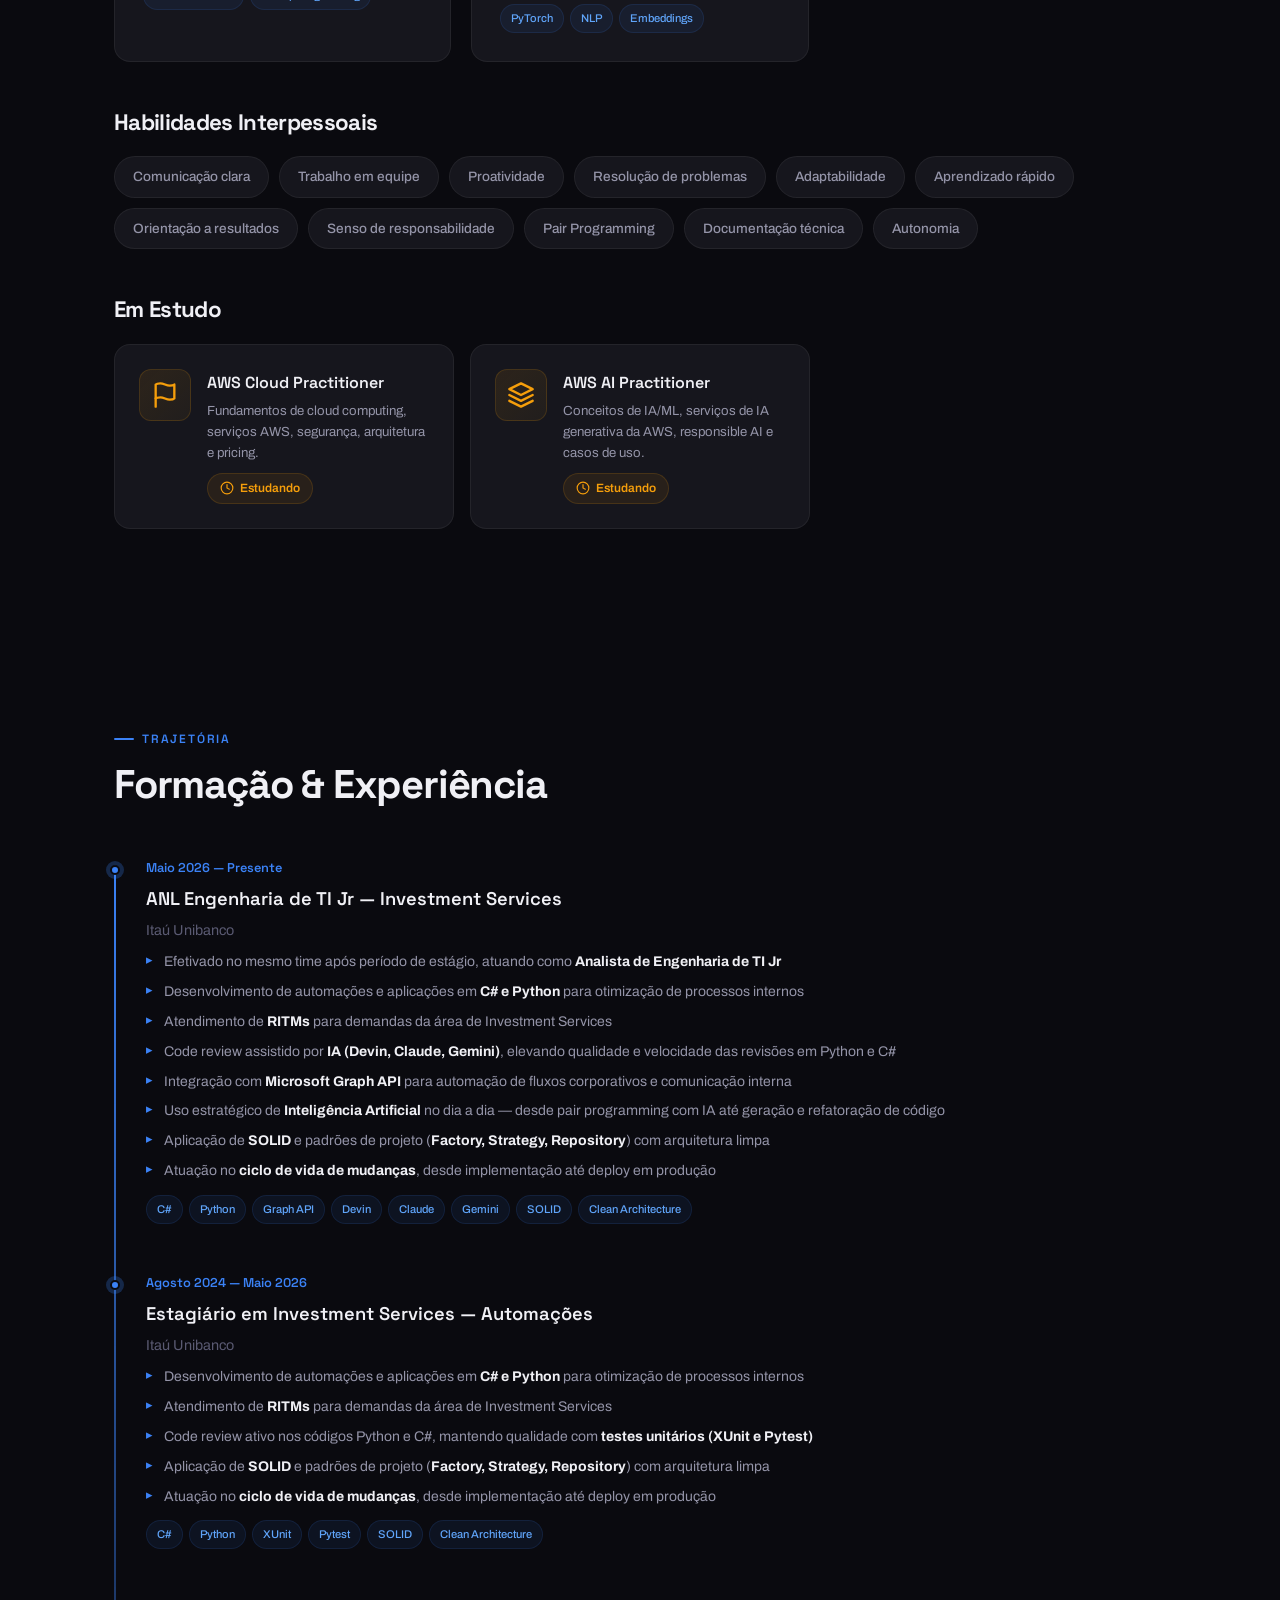
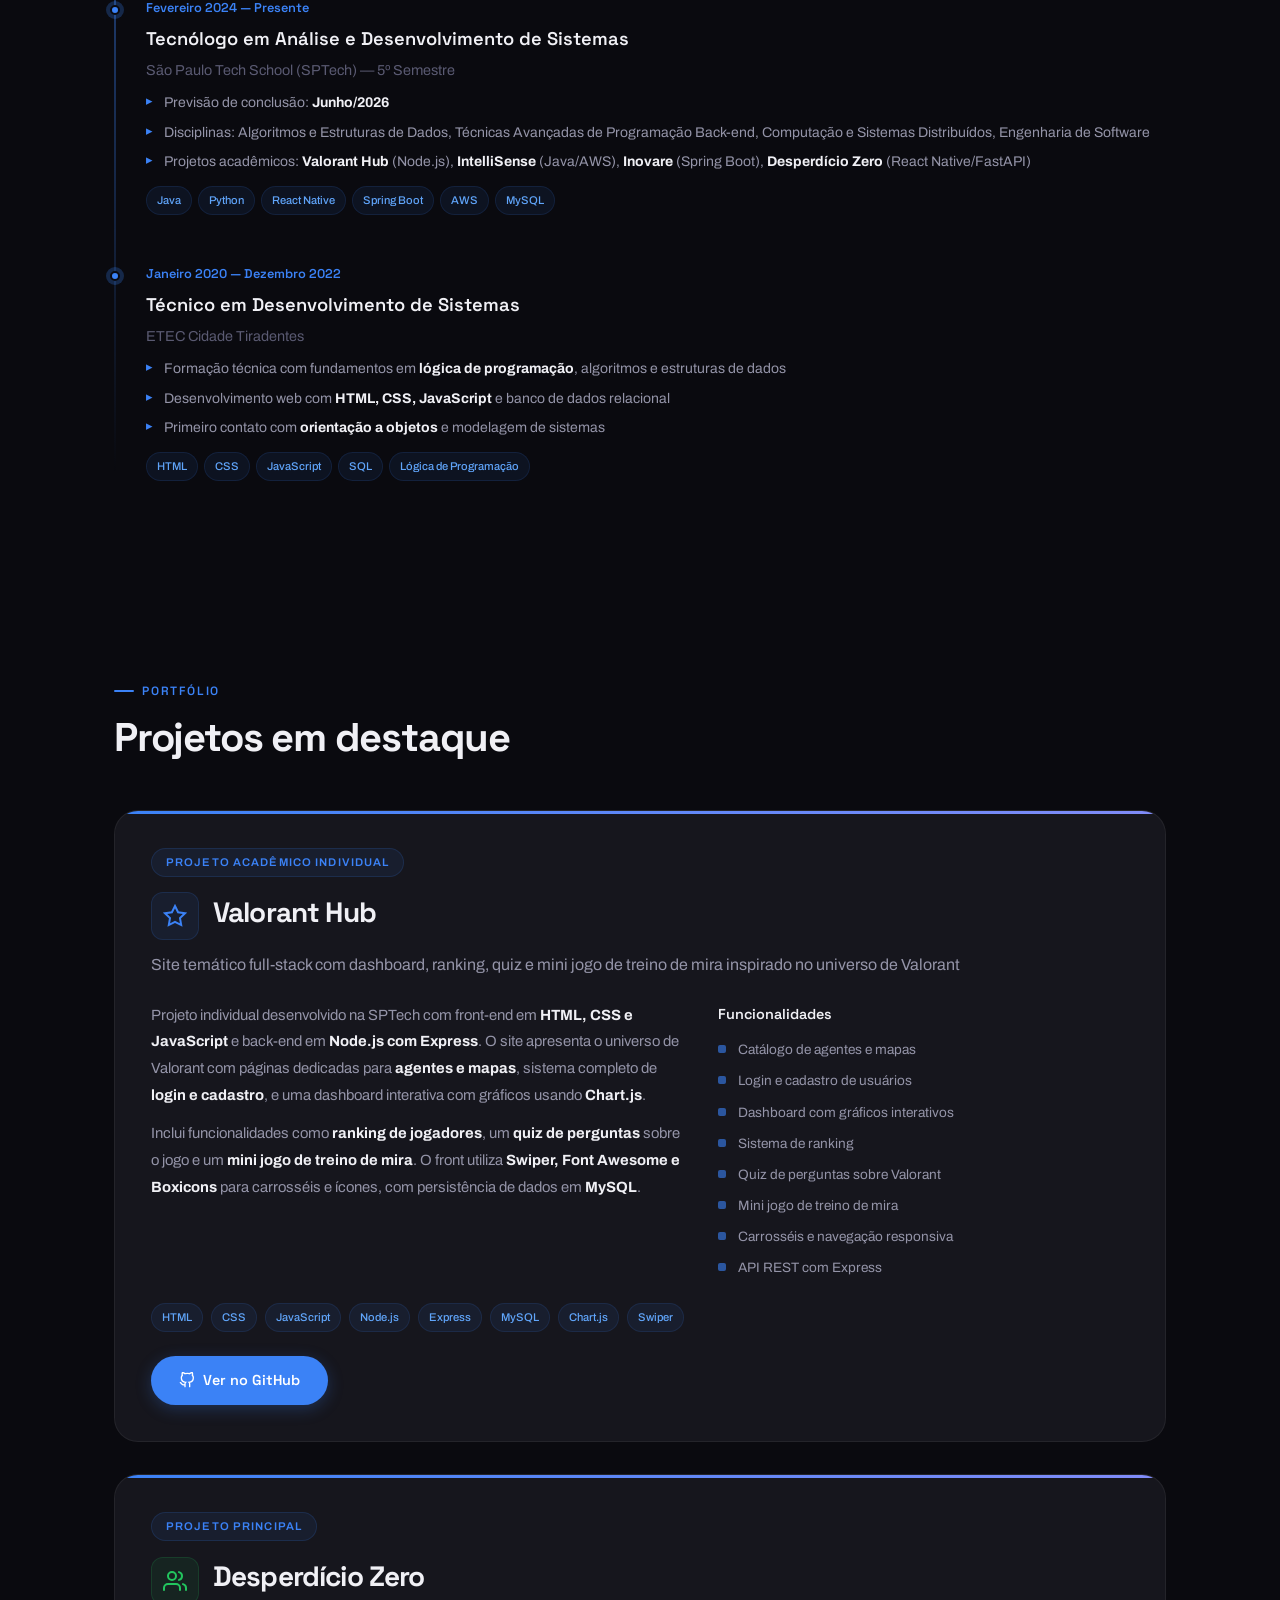
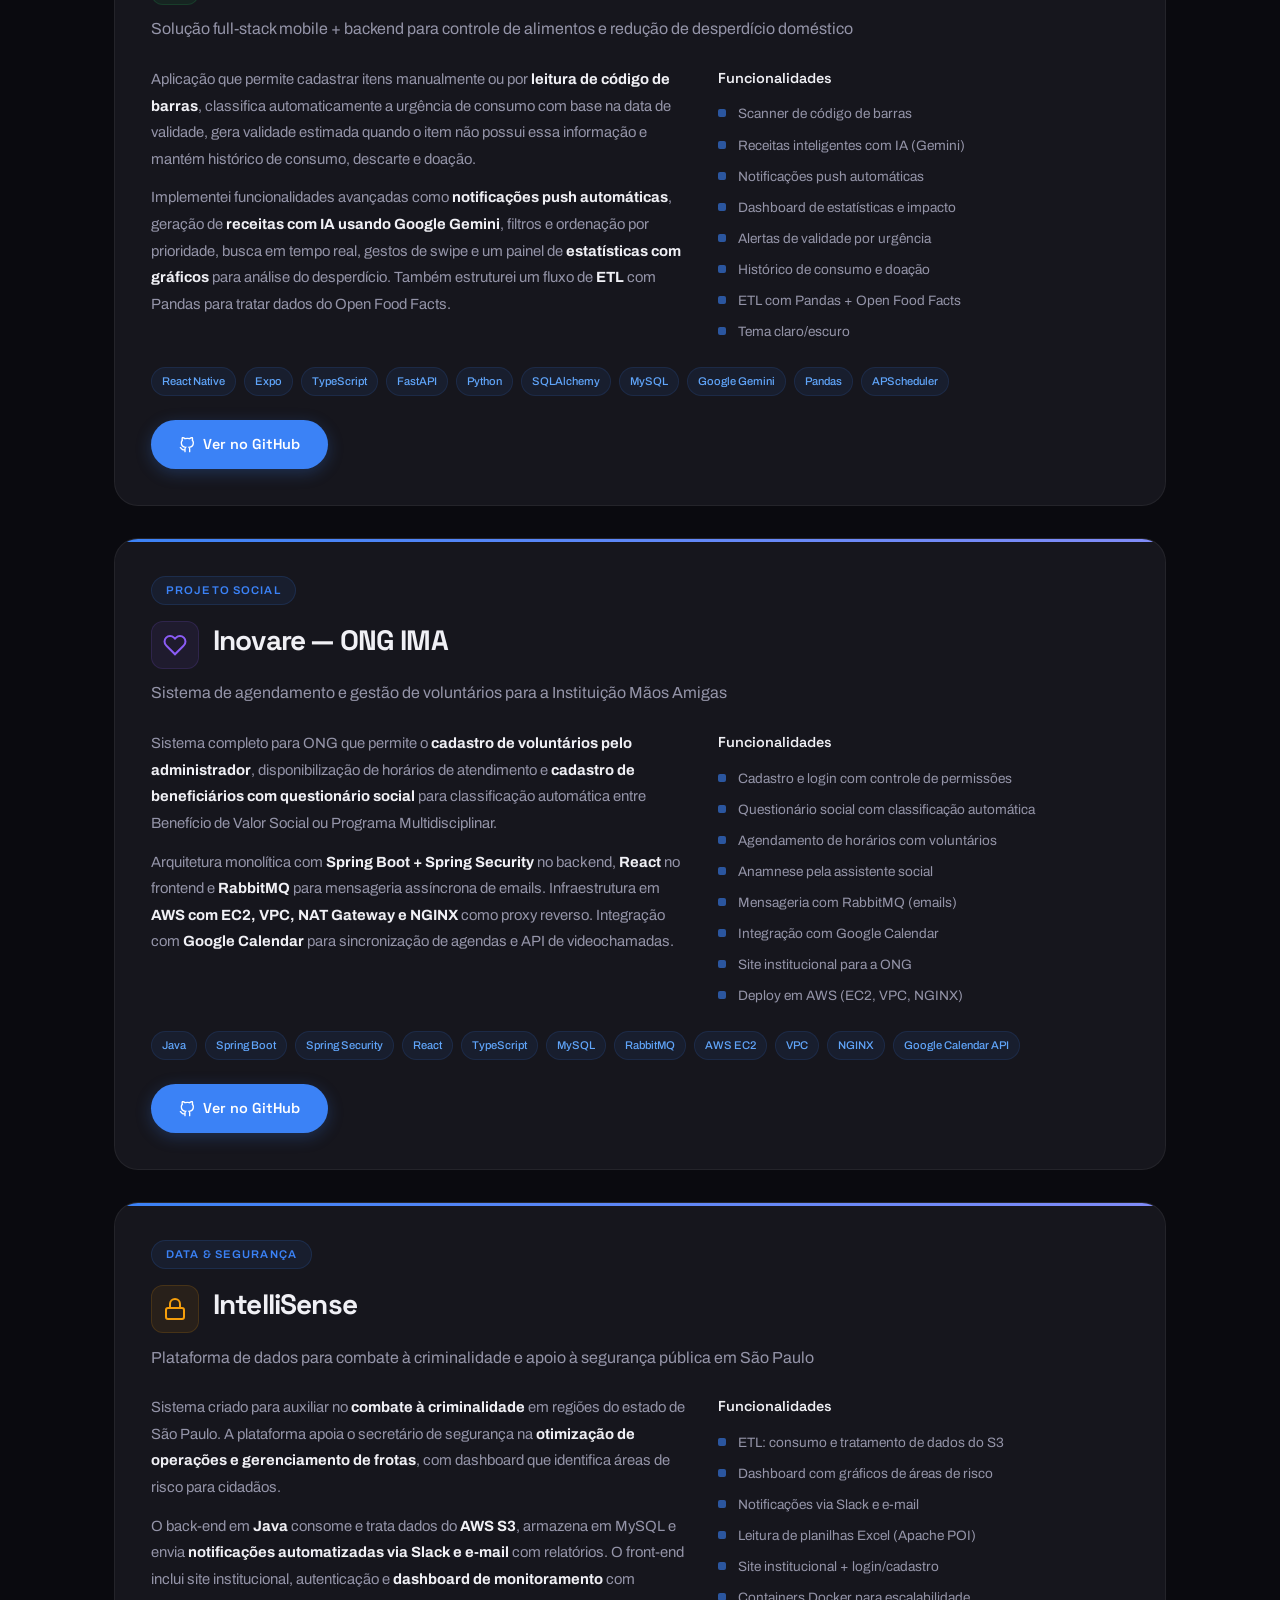
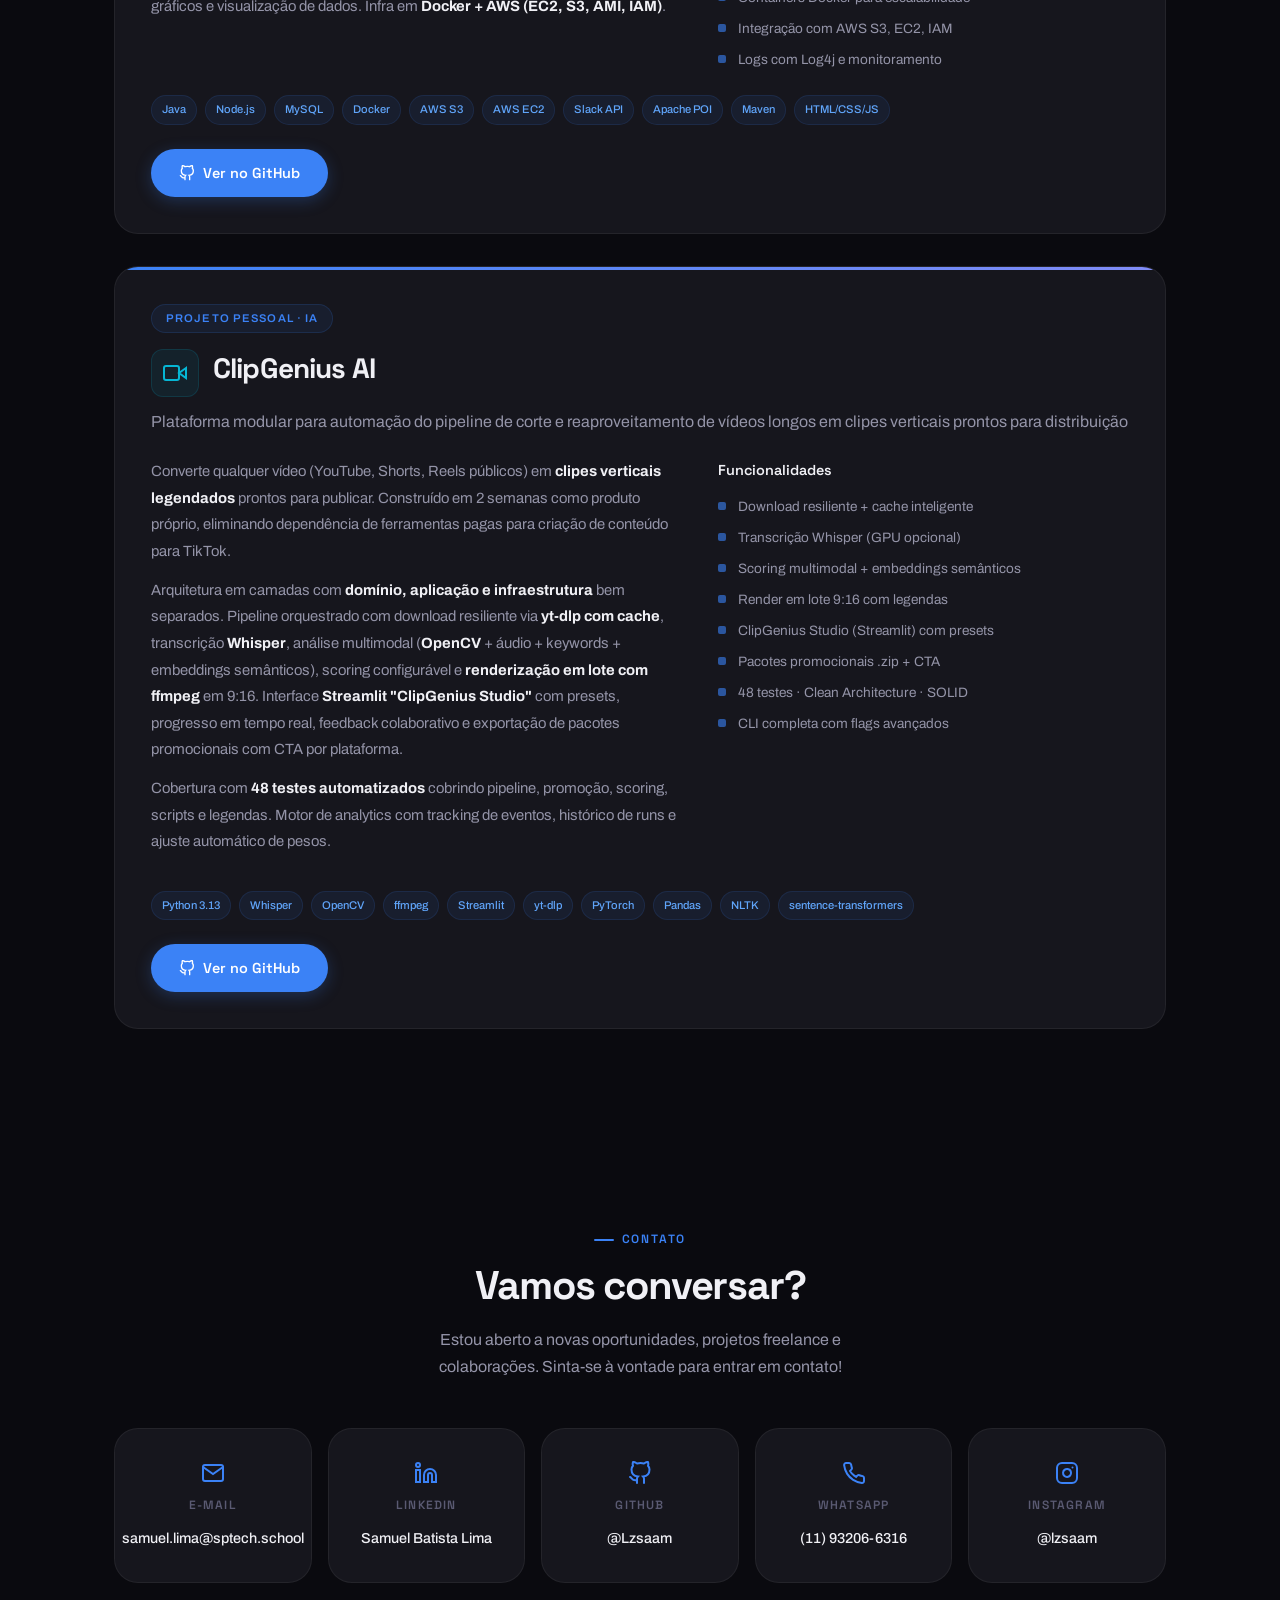
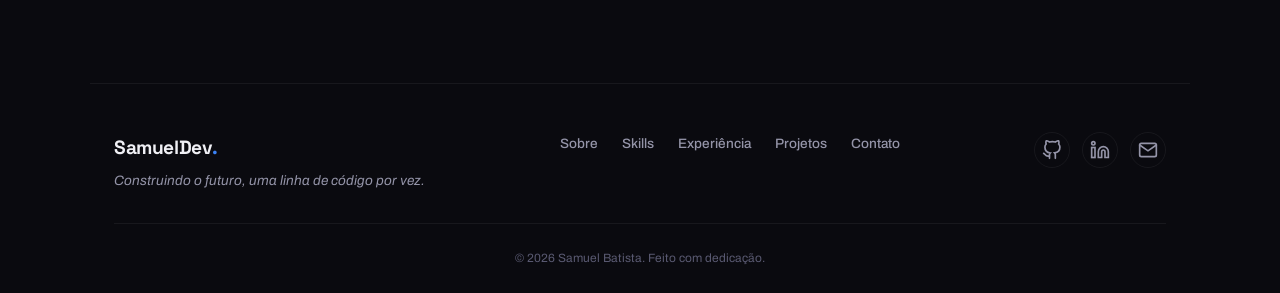
==== commit e32bcbf3: "🚀 Efetivado! Atualização para ANL Engenharia TI Jr + skills de IA" ====
--- a/index.html
+++ b/index.html
@@ -185,9 +185,9 @@
           <svg width="22" height="22" viewBox="0 0 24 24" fill="none" stroke="currentColor" stroke-width="2" stroke-linecap="round"><polyline points="16 18 22 12 16 6"/><polyline points="8 6 2 12 8 18"/></svg>
         </div>
         <h3 class="skill-card__title">Back-end & Cloud</h3>
-        <p class="skill-card__desc">APIs REST com Java e Spring Boot, autenticação com Spring Security, mensageria com RabbitMQ e infraestrutura em AWS (EC2, S3, Lambda).</p>
+        <p class="skill-card__desc">APIs REST com Java e Spring Boot, autenticação com Spring Security, mensageria com RabbitMQ e infraestrutura em AWS (EC2, S3, Lambda, RDS, DynamoDB, VPC). IaC com Terraform.</p>
         <div class="skill-card__tags">
-          <span class="tag">Java</span><span class="tag">Spring Boot</span><span class="tag">RabbitMQ</span><span class="tag">AWS</span><span class="tag">EC2</span><span class="tag">S3</span>
+          <span class="tag">Java</span><span class="tag">Spring Boot</span><span class="tag">RabbitMQ</span><span class="tag">AWS</span><span class="tag">EC2</span><span class="tag">S3</span><span class="tag">Lambda</span><span class="tag">RDS</span><span class="tag">DynamoDB</span><span class="tag">VPC</span><span class="tag">IAM</span><span class="tag">Terraform</span>
         </div>
       </div>
       <!-- C# -->
@@ -196,9 +196,9 @@
           <svg width="22" height="22" viewBox="0 0 24 24" fill="none" stroke="currentColor" stroke-width="2" stroke-linecap="round"><circle cx="12" cy="12" r="3"/><path d="M19.4 15a1.65 1.65 0 0 0 .33 1.82l.06.06a2 2 0 0 1-2.83 2.83l-.06-.06a1.65 1.65 0 0 0-1.82-.33 1.65 1.65 0 0 0-1 1.51V21a2 2 0 0 1-4 0v-.09A1.65 1.65 0 0 0 9 19.4a1.65 1.65 0 0 0-1.82.33l-.06.06a2 2 0 0 1-2.83-2.83l.06-.06A1.65 1.65 0 0 0 4.68 15a1.65 1.65 0 0 0-1.51-1H3a2 2 0 0 1 0-4h.09A1.65 1.65 0 0 0 4.6 9a1.65 1.65 0 0 0-.33-1.82l-.06-.06a2 2 0 0 1 2.83-2.83l.06.06A1.65 1.65 0 0 0 9 4.68a1.65 1.65 0 0 0 1-1.51V3a2 2 0 0 1 4 0v.09a1.65 1.65 0 0 0 1 1.51 1.65 1.65 0 0 0 1.82-.33l.06-.06a2 2 0 0 1 2.83 2.83l-.06.06A1.65 1.65 0 0 0 19.4 9a1.65 1.65 0 0 0 1.51 1H21a2 2 0 0 1 0 4h-.09a1.65 1.65 0 0 0-1.51 1z"/></svg>
         </div>
         <h3 class="skill-card__title">C# & Automações</h3>
-        <p class="skill-card__desc">Automações com Clean Architecture, code review ativo, testes unitários com XUnit e aplicação de SOLID e Design Patterns (Factory, Strategy, Repository).</p>
+        <p class="skill-card__desc">Automações com Clean Architecture, integração com Microsoft Graph API, code review assistido por IA, testes unitários com XUnit e aplicação de SOLID e Design Patterns.</p>
         <div class="skill-card__tags">
-          <span class="tag">C#</span><span class="tag">.NET</span><span class="tag">XUnit</span><span class="tag">Code Review</span><span class="tag">Clean Arch</span>
+          <span class="tag">C#</span><span class="tag">.NET</span><span class="tag">Graph API</span><span class="tag">XUnit</span><span class="tag">Code Review</span><span class="tag">Clean Arch</span>
         </div>
       </div>
       <!-- Python -->
@@ -240,9 +240,36 @@
           <svg width="22" height="22" viewBox="0 0 24 24" fill="none" stroke="currentColor" stroke-width="2" stroke-linecap="round"><path d="M2 3h6a4 4 0 0 1 4 4v14a3 3 0 0 0-3-3H2z"/><path d="M22 3h-6a4 4 0 0 0-4 4v14a3 3 0 0 1 3-3h7z"/></svg>
         </div>
         <h3 class="skill-card__title">Arquitetura & DevOps</h3>
-        <p class="skill-card__desc">Clean Architecture, Design Patterns (Factory, Strategy, Repository), versionamento com Git, containers Docker e ciclo de vida de deploys.</p>
+        <p class="skill-card__desc">Clean Architecture, Design Patterns (Factory, Strategy, Repository), versionamento com Git, containers Docker, proxy reverso com NGINX, IaC com Terraform e ciclo de vida de deploys.</p>
         <div class="skill-card__tags">
-          <span class="tag">Design Patterns</span><span class="tag">Clean Arch</span><span class="tag">Git</span><span class="tag">Docker</span>
+          <span class="tag">Design Patterns</span><span class="tag">Clean Arch</span><span class="tag">Git</span><span class="tag">Docker</span><span class="tag">NGINX</span><span class="tag">Terraform</span><span class="tag">CI/CD</span>
+        </div>
+      </div>
+    </div>
+
+    <!-- IA & AI-Assisted Dev -->
+    <div class="reveal" style="margin-top: 48px;">
+      <h3 class="section__title" style="font-size: 1.4rem; margin-bottom: 20px;">Inteligência Artificial</h3>
+    </div>
+    <div class="skills__grid">
+      <div class="skill-card reveal-left" style="--stagger-index: 0;">
+        <div class="skill-card__icon">
+          <svg width="22" height="22" viewBox="0 0 24 24" fill="none" stroke="currentColor" stroke-width="2" stroke-linecap="round"><path d="M12 2a4 4 0 0 1 4 4c0 1.95-1.4 3.57-3.25 3.93L12 22"/><path d="M12 2a4 4 0 0 0-4 4c0 1.95 1.4 3.57 3.25 3.93"/><path d="M9 12h6"/><path d="M9 16h6"/></svg>
+        </div>
+        <h3 class="skill-card__title">AI-Assisted Development</h3>
+        <p class="skill-card__desc">Code review e pair programming com IA no dia a dia, usando Devin, Claude e Gemini para elevar qualidade e produtividade no desenvolvimento.</p>
+        <div class="skill-card__tags">
+          <span class="tag">Devin</span><span class="tag">Claude</span><span class="tag">Gemini</span><span class="tag">AI Code Review</span><span class="tag">Prompt Engineering</span>
+        </div>
+      </div>
+      <div class="skill-card reveal-right" style="--stagger-index: 1;">
+        <div class="skill-card__icon">
+          <svg width="22" height="22" viewBox="0 0 24 24" fill="none" stroke="currentColor" stroke-width="2" stroke-linecap="round"><circle cx="12" cy="12" r="10"/><path d="M8 14s1.5 2 4 2 4-2 4-2"/><line x1="9" y1="9" x2="9.01" y2="9"/><line x1="15" y1="9" x2="15.01" y2="9"/></svg>
+        </div>
+        <h3 class="skill-card__title">IA & Machine Learning</h3>
+        <p class="skill-card__desc">Integração com APIs de IA generativa (Google Gemini, Whisper), processamento de vídeo com OpenCV, embeddings semânticos e pipelines de automação inteligente.</p>
+        <div class="skill-card__tags">
+          <span class="tag">Whisper</span><span class="tag">Google Gemini</span><span class="tag">OpenCV</span><span class="tag">PyTorch</span><span class="tag">NLP</span><span class="tag">Embeddings</span>
         </div>
       </div>
     </div>
@@ -260,6 +287,9 @@
       <span class="soft-skill-tag">Aprendizado rápido</span>
       <span class="soft-skill-tag">Orientação a resultados</span>
       <span class="soft-skill-tag">Senso de responsabilidade</span>
+      <span class="soft-skill-tag">Pair Programming</span>
+      <span class="soft-skill-tag">Documentação técnica</span>
+      <span class="soft-skill-tag">Autonomia</span>
     </div>
 
     <!-- Certificações em Estudo -->
